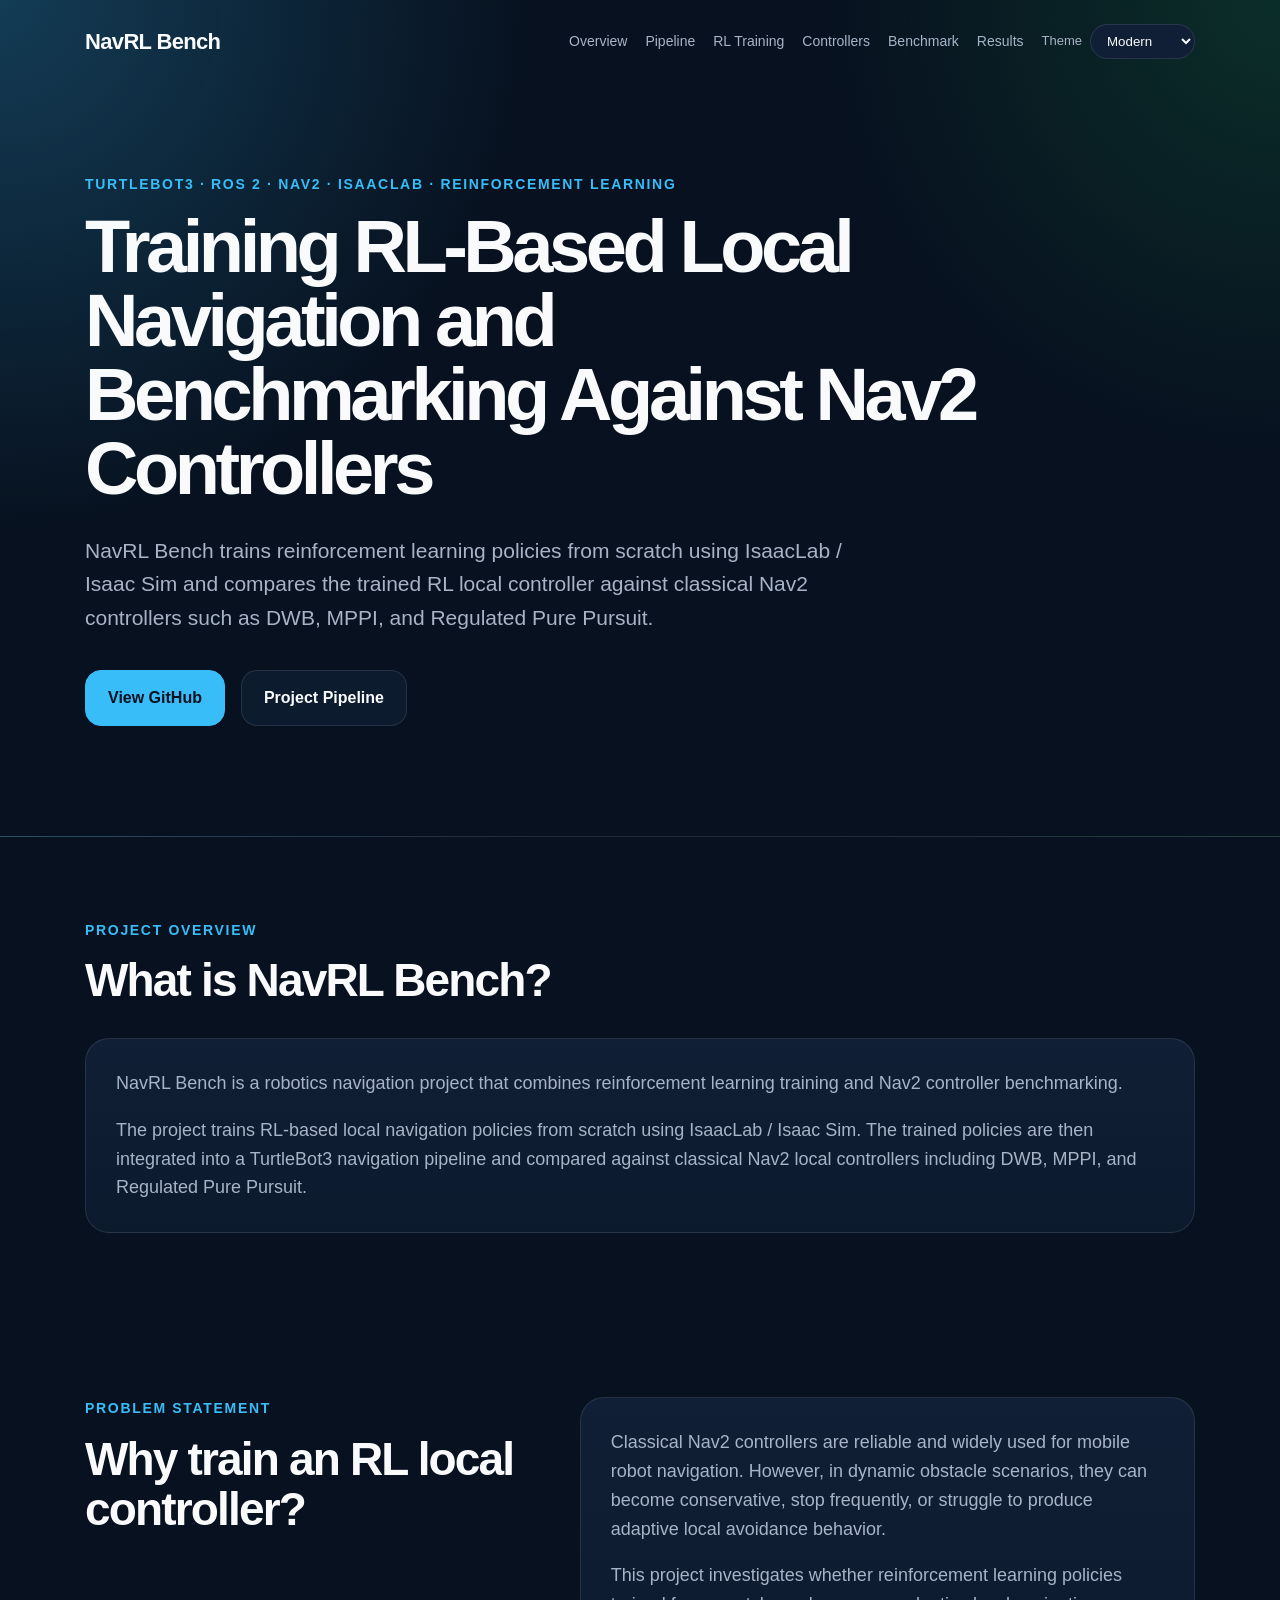
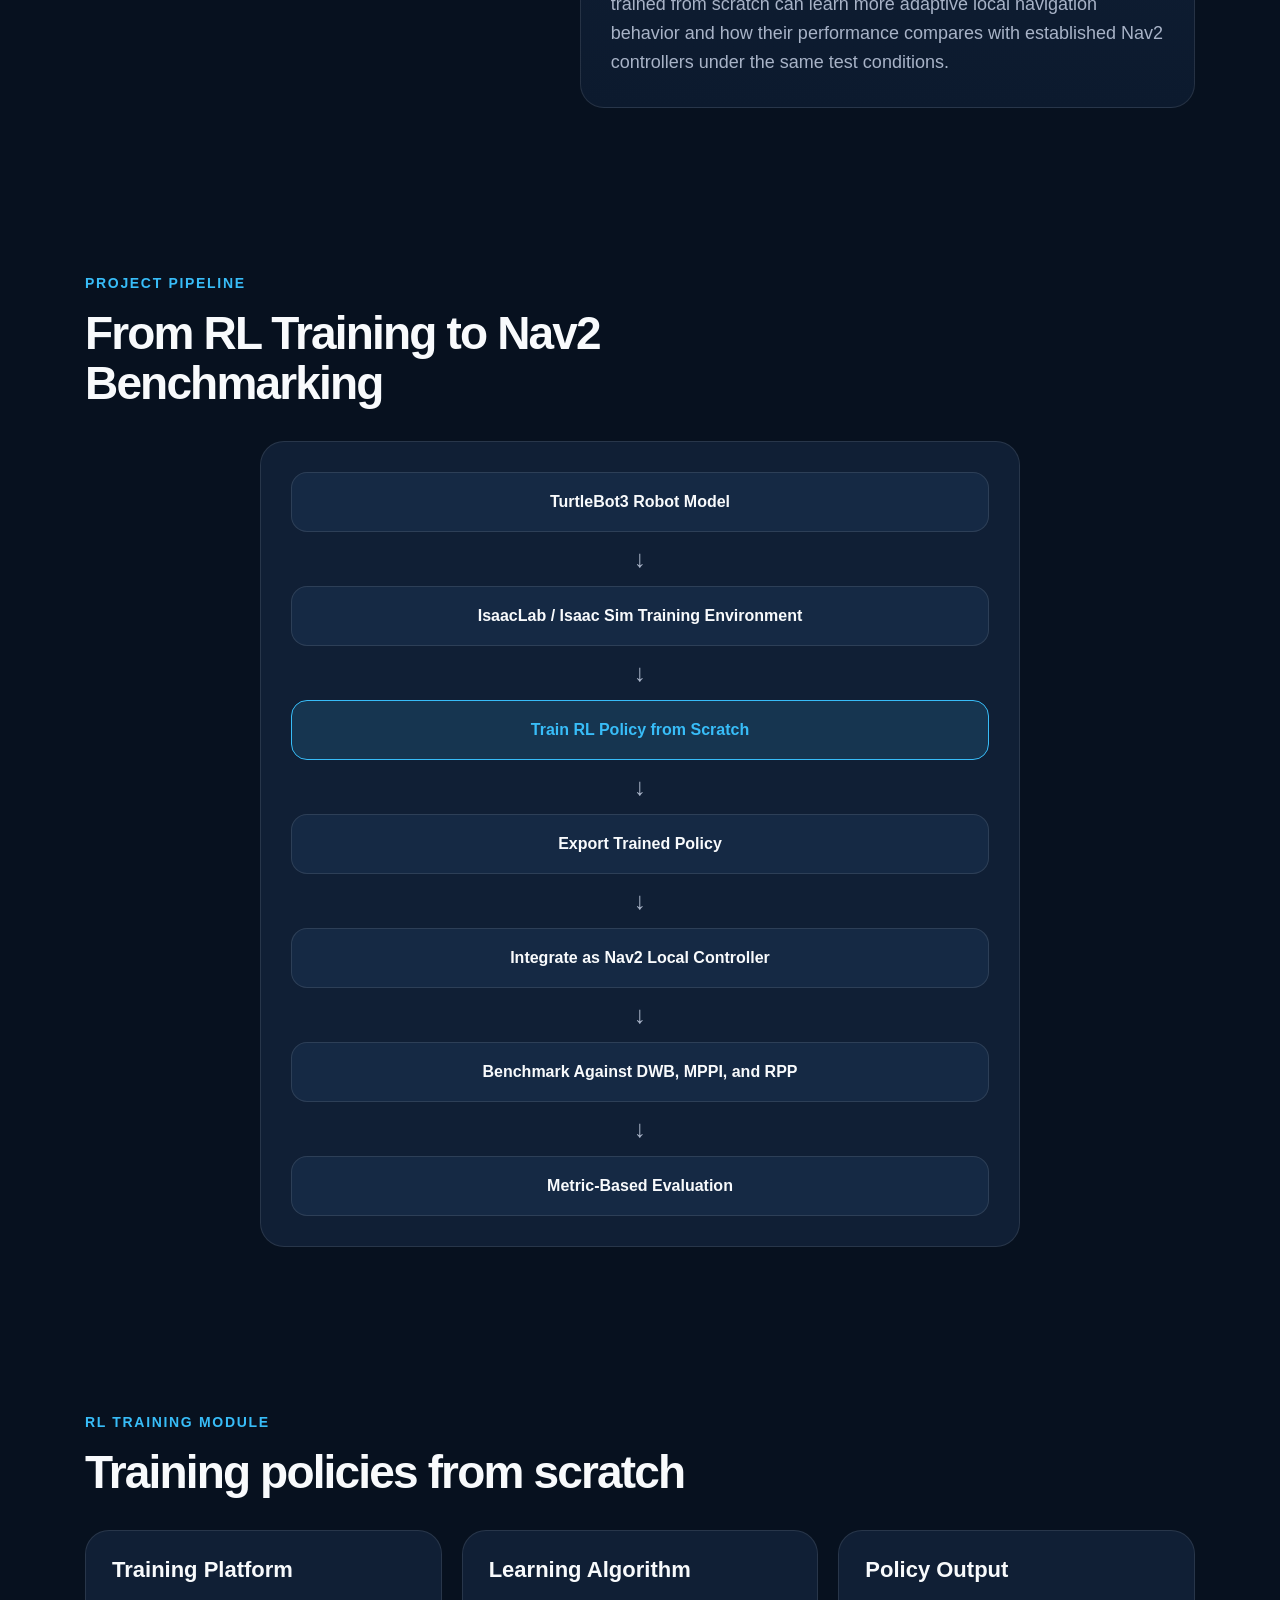
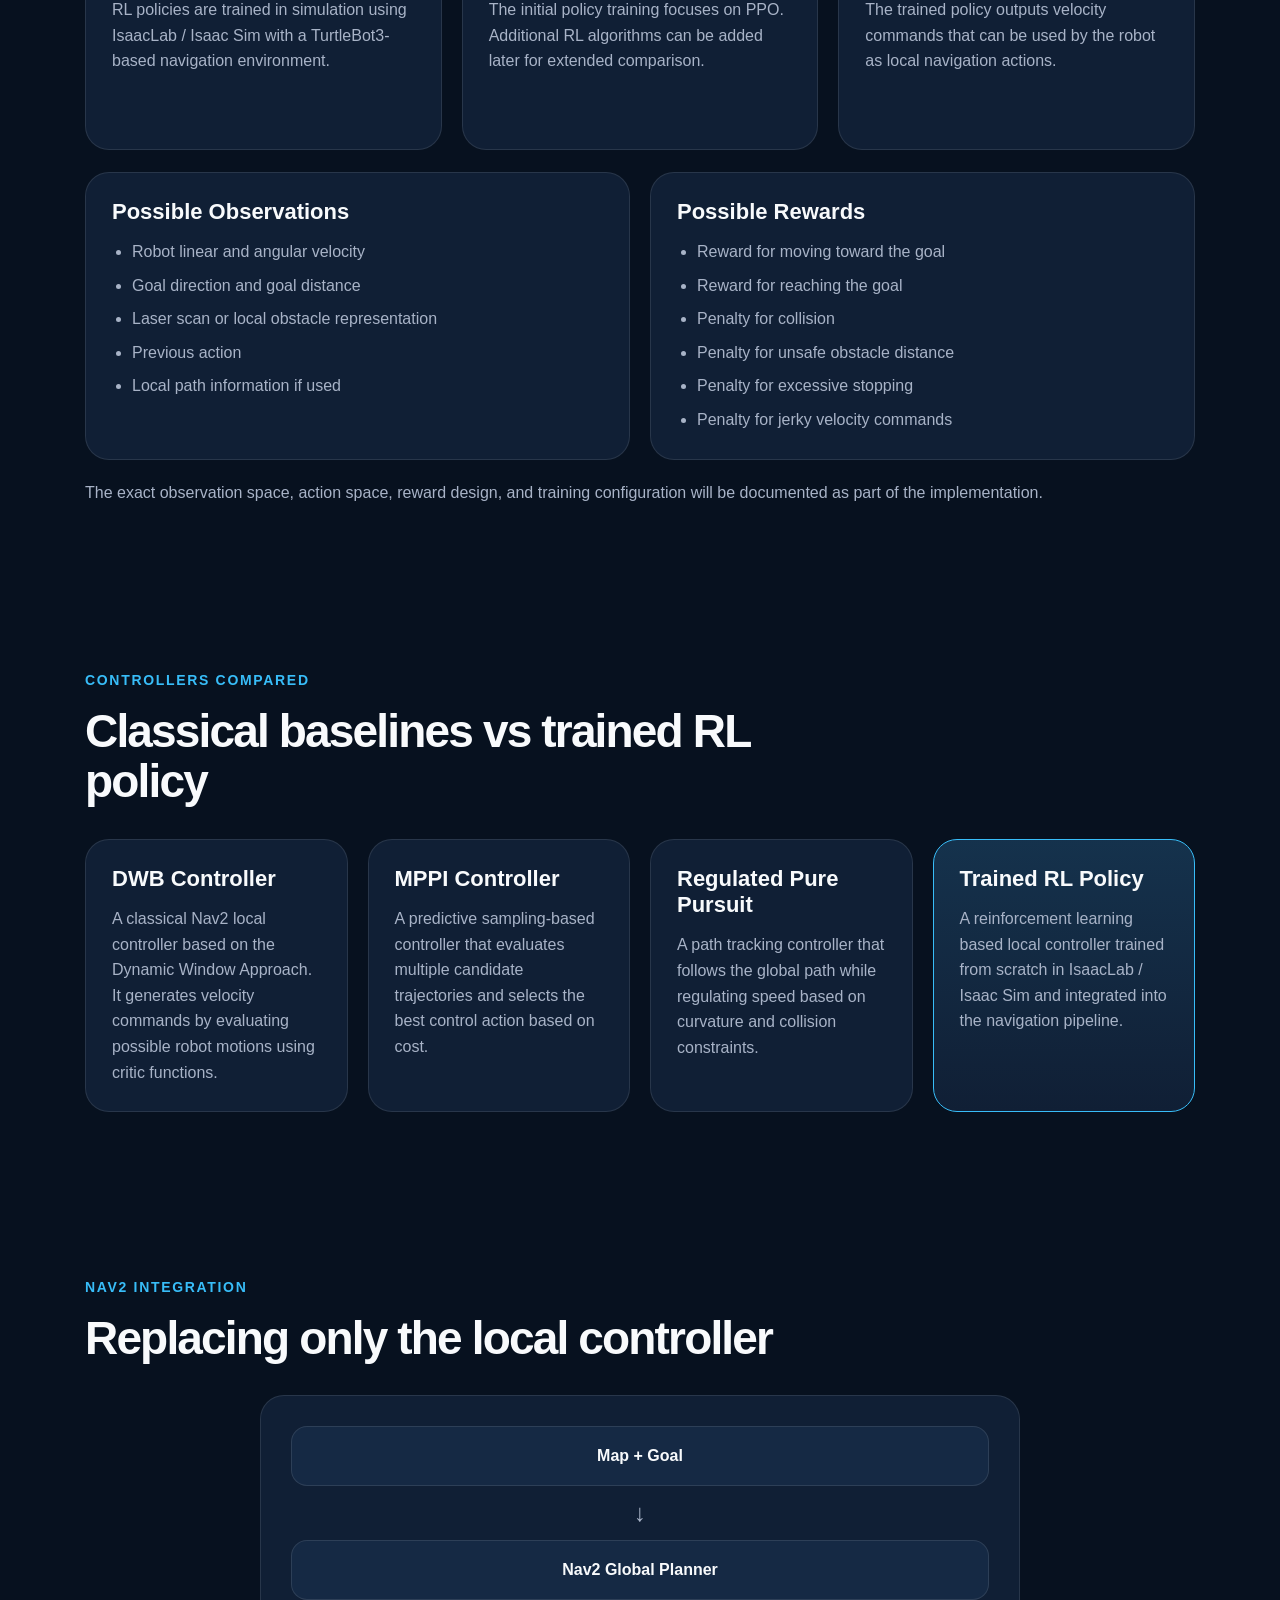
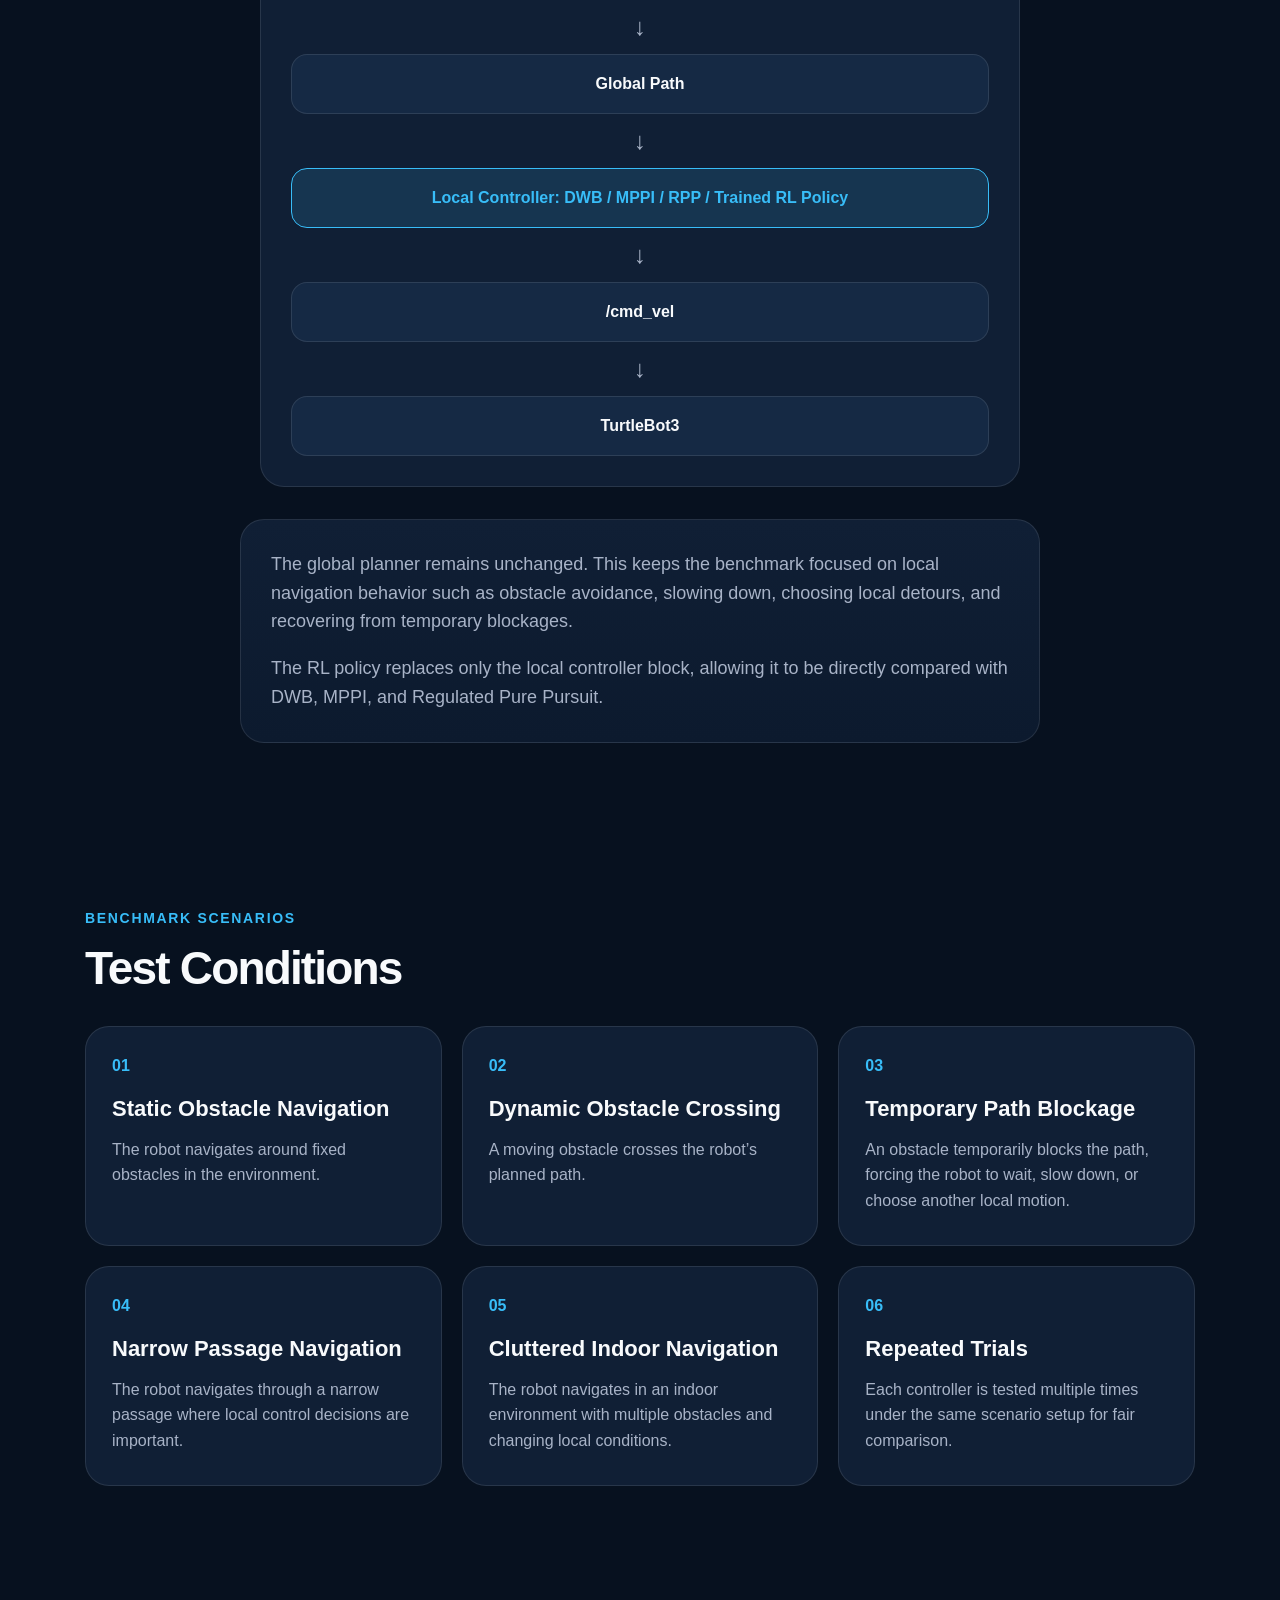
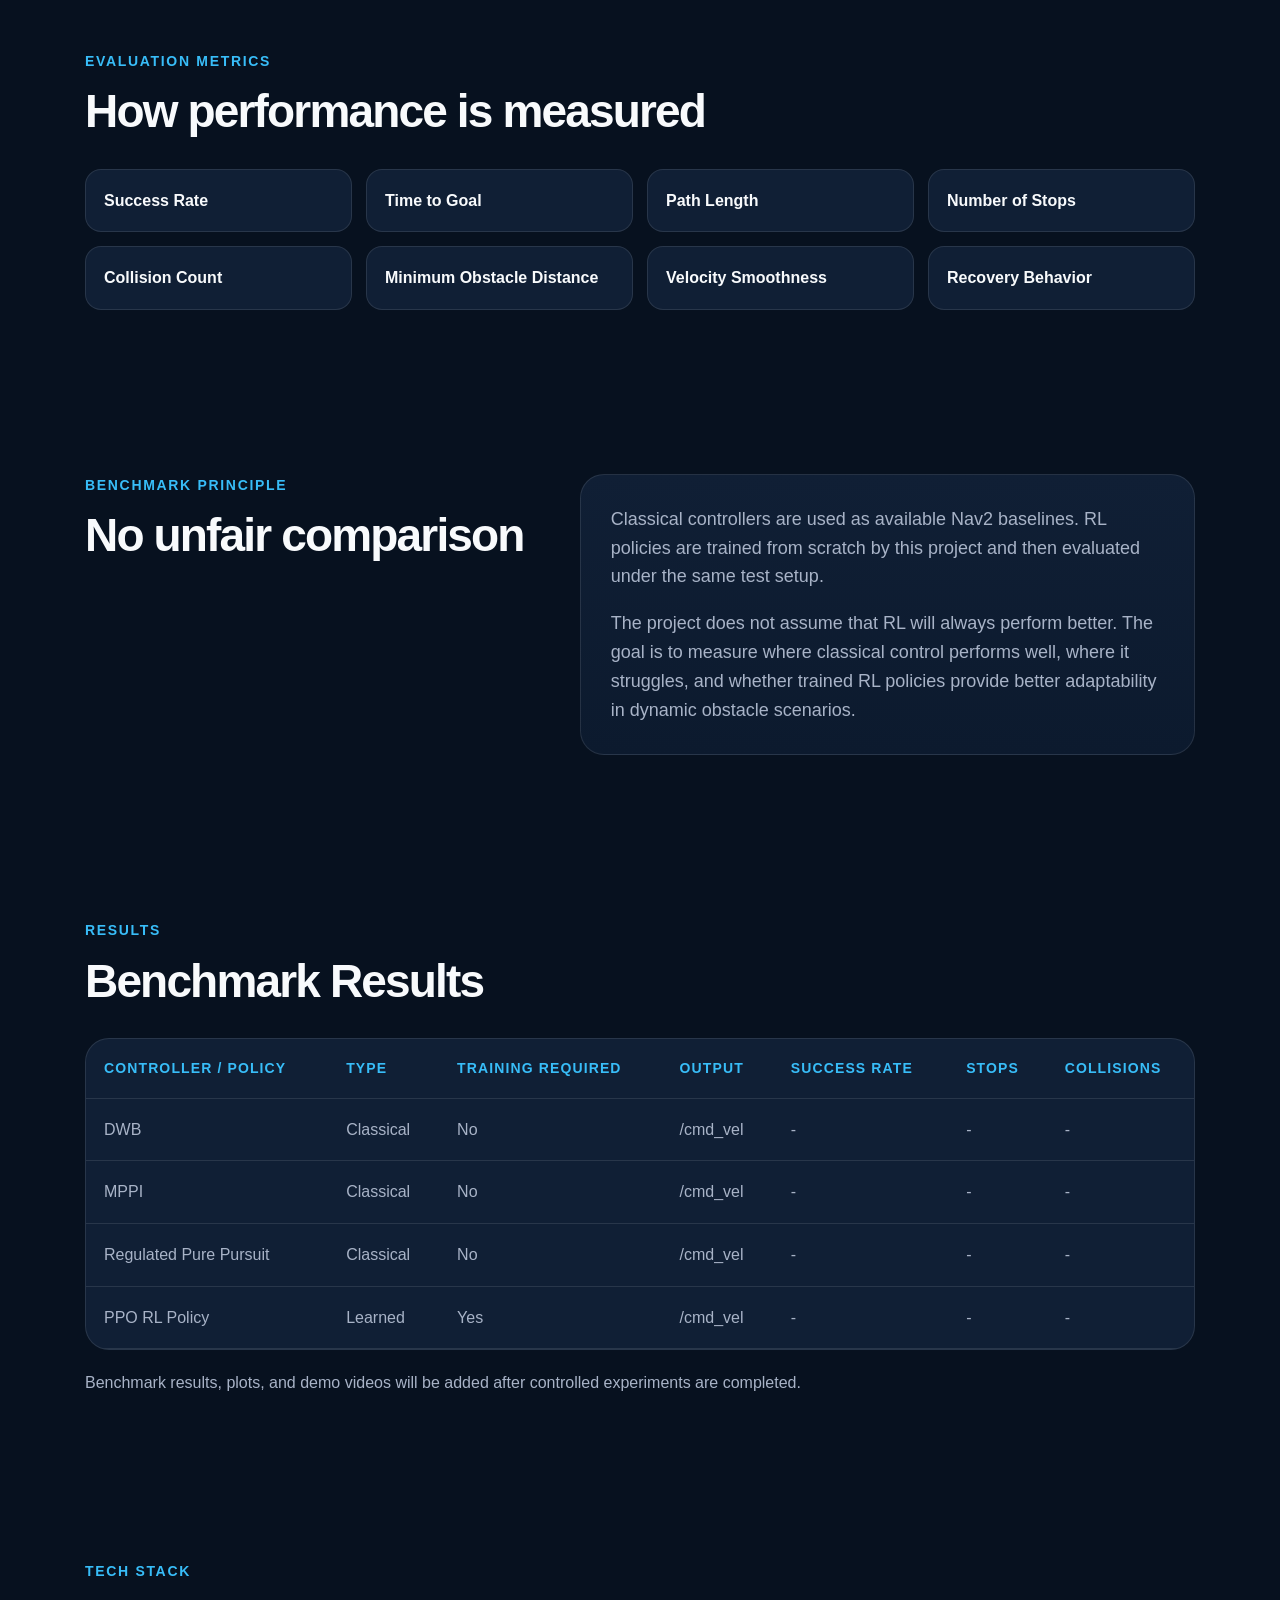
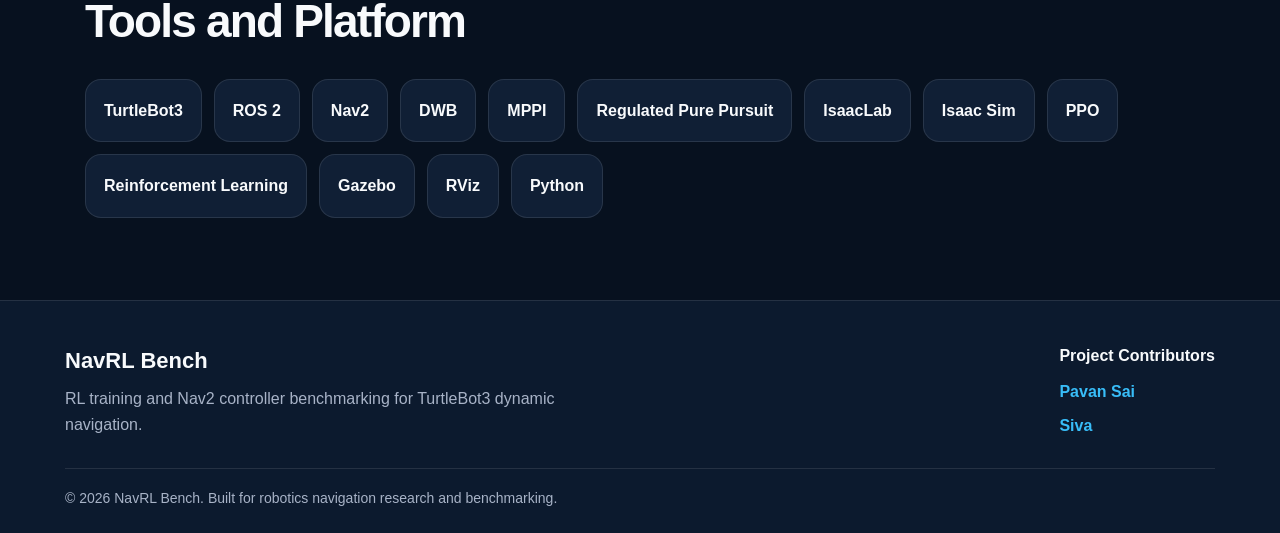
==== docs/index.html @ 7738eee4 "modified view github button with target as new page" ====
<!DOCTYPE html>
<html lang="en" data-theme="modern">
<head>
  <meta charset="UTF-8" />
  <meta name="viewport" content="width=device-width, initial-scale=1.0" />
  <title>NavRL Bench | RL Training and Nav2 Controller Benchmark</title>
  <meta name="description" content="NavRL Bench trains RL-based local navigation policies from scratch in IsaacLab / Isaac Sim and benchmarks them against classical Nav2 controllers using TurtleBot3." />
  <link rel="stylesheet" href="style.css" />
</head>
<body>

  <header class="site-header">
    <nav class="navbar">
      <div class="brand">NavRL Bench</div>

      <div class="nav-right">
        <div class="nav-links">
          <a href="#overview">Overview</a>
          <a href="#pipeline">Pipeline</a>
          <a href="#training">RL Training</a>
          <a href="#controllers">Controllers</a>
          <a href="#benchmark">Benchmark</a>
          <a href="#results">Results</a>
        </div>

        <label class="theme-control" for="themeSelect">
          <span>Theme</span>
          <select id="themeSelect" aria-label="Select website theme">
            <option value="modern">Modern</option>
            <option value="industrial">Industrial</option>
            <option value="academic">Academic</option>
            <option value="classic">Classic</option>
          </select>
        </label>
      </div>
    </nav>

    <section class="hero">
      <div class="hero-content">
        <p class="eyebrow">TurtleBot3 · ROS 2 · Nav2 · IsaacLab · Reinforcement Learning</p>
        <h1>Training RL-Based Local Navigation and Benchmarking Against Nav2 Controllers</h1>
        <p class="hero-text">
          NavRL Bench trains reinforcement learning policies from scratch using IsaacLab / Isaac Sim
          and compares the trained RL local controller against classical Nav2 controllers such as
          DWB, MPPI, and Regulated Pure Pursuit.
        </p>
        <div class="hero-actions">
          <a class="btn primary" href="https://github.com/pavansai018/navrl-bench" target="_blank" rel="noopener noreferrer">View GitHub</a>
          <a class="btn secondary" href="#pipeline">Project Pipeline</a>
        </div>
      </div>
    </section>
  </header>

  <main>

    <section id="overview" class="section">
      <div class="section-header">
        <p class="section-tag">Project Overview</p>
        <h2>What is NavRL Bench?</h2>
      </div>

      <div class="content-card">
        <p>
          NavRL Bench is a robotics navigation project that combines reinforcement learning training
          and Nav2 controller benchmarking.
        </p>
        <p>
          The project trains RL-based local navigation policies from scratch using IsaacLab / Isaac Sim.
          The trained policies are then integrated into a TurtleBot3 navigation pipeline and compared
          against classical Nav2 local controllers including DWB, MPPI, and Regulated Pure Pursuit.
        </p>
      </div>
    </section>

    <section class="section two-column">
      <div>
        <p class="section-tag">Problem Statement</p>
        <h2>Why train an RL local controller?</h2>
      </div>
      <div class="content-card">
        <p>
          Classical Nav2 controllers are reliable and widely used for mobile robot navigation.
          However, in dynamic obstacle scenarios, they can become conservative, stop frequently,
          or struggle to produce adaptive local avoidance behavior.
        </p>
        <p>
          This project investigates whether reinforcement learning policies trained from scratch
          can learn more adaptive local navigation behavior and how their performance compares
          with established Nav2 controllers under the same test conditions.
        </p>
      </div>
    </section>

    <section id="pipeline" class="section">
      <div class="section-header">
        <p class="section-tag">Project Pipeline</p>
        <h2>From RL Training to Nav2 Benchmarking</h2>
      </div>

      <div class="pipeline-box">
        <div class="pipe-step">TurtleBot3 Robot Model</div>
        <div class="pipe-arrow">↓</div>
        <div class="pipe-step">IsaacLab / Isaac Sim Training Environment</div>
        <div class="pipe-arrow">↓</div>
        <div class="pipe-step active">Train RL Policy from Scratch</div>
        <div class="pipe-arrow">↓</div>
        <div class="pipe-step">Export Trained Policy</div>
        <div class="pipe-arrow">↓</div>
        <div class="pipe-step">Integrate as Nav2 Local Controller</div>
        <div class="pipe-arrow">↓</div>
        <div class="pipe-step">Benchmark Against DWB, MPPI, and RPP</div>
        <div class="pipe-arrow">↓</div>
        <div class="pipe-step">Metric-Based Evaluation</div>
      </div>
    </section>

    <section id="training" class="section">
      <div class="section-header">
        <p class="section-tag">RL Training Module</p>
        <h2>Training policies from scratch</h2>
      </div>

      <div class="grid three">
        <article class="info-card">
          <h3>Training Platform</h3>
          <p>
            RL policies are trained in simulation using IsaacLab / Isaac Sim with a TurtleBot3-based
            navigation environment.
          </p>
        </article>

        <article class="info-card">
          <h3>Learning Algorithm</h3>
          <p>
            The initial policy training focuses on PPO. Additional RL algorithms can be added later
            for extended comparison.
          </p>
        </article>

        <article class="info-card">
          <h3>Policy Output</h3>
          <p>
            The trained policy outputs velocity commands that can be used by the robot as local
            navigation actions.
          </p>
        </article>
      </div>

      <div class="training-details">
        <div class="detail-card">
          <h3>Possible Observations</h3>
          <ul>
            <li>Robot linear and angular velocity</li>
            <li>Goal direction and goal distance</li>
            <li>Laser scan or local obstacle representation</li>
            <li>Previous action</li>
            <li>Local path information if used</li>
          </ul>
        </div>

        <div class="detail-card">
          <h3>Possible Rewards</h3>
          <ul>
            <li>Reward for moving toward the goal</li>
            <li>Reward for reaching the goal</li>
            <li>Penalty for collision</li>
            <li>Penalty for unsafe obstacle distance</li>
            <li>Penalty for excessive stopping</li>
            <li>Penalty for jerky velocity commands</li>
          </ul>
        </div>
      </div>

      <p class="note">
        The exact observation space, action space, reward design, and training configuration will be documented as part of the implementation.
      </p>
    </section>

    <section id="controllers" class="section">
      <div class="section-header">
        <p class="section-tag">Controllers Compared</p>
        <h2>Classical baselines vs trained RL policy</h2>
      </div>

      <div class="grid four">
        <article class="controller-card">
          <h3>DWB Controller</h3>
          <p>
            A classical Nav2 local controller based on the Dynamic Window Approach. It generates
            velocity commands by evaluating possible robot motions using critic functions.
          </p>
        </article>

        <article class="controller-card">
          <h3>MPPI Controller</h3>
          <p>
            A predictive sampling-based controller that evaluates multiple candidate trajectories
            and selects the best control action based on cost.
          </p>
        </article>

        <article class="controller-card">
          <h3>Regulated Pure Pursuit</h3>
          <p>
            A path tracking controller that follows the global path while regulating speed based on
            curvature and collision constraints.
          </p>
        </article>

        <article class="controller-card highlight">
          <h3>Trained RL Policy</h3>
          <p>
            A reinforcement learning based local controller trained from scratch in IsaacLab /
            Isaac Sim and integrated into the navigation pipeline.
          </p>
        </article>
      </div>
    </section>

    <section class="section">
      <div class="section-header">
        <p class="section-tag">Nav2 Integration</p>
        <h2>Replacing only the local controller</h2>
      </div>

      <div class="architecture-box">
        <div class="arch-step">Map + Goal</div>
        <div class="arch-arrow">↓</div>
        <div class="arch-step">Nav2 Global Planner</div>
        <div class="arch-arrow">↓</div>
        <div class="arch-step">Global Path</div>
        <div class="arch-arrow">↓</div>
        <div class="arch-step active">Local Controller: DWB / MPPI / RPP / Trained RL Policy</div>
        <div class="arch-arrow">↓</div>
        <div class="arch-step">/cmd_vel</div>
        <div class="arch-arrow">↓</div>
        <div class="arch-step">TurtleBot3</div>
      </div>

      <div class="content-card narrow">
        <p>
          The global planner remains unchanged. This keeps the benchmark focused on local navigation
          behavior such as obstacle avoidance, slowing down, choosing local detours, and recovering
          from temporary blockages.
        </p>
        <p>
          The RL policy replaces only the local controller block, allowing it to be directly compared
          with DWB, MPPI, and Regulated Pure Pursuit.
        </p>
      </div>
    </section>

    <section id="benchmark" class="section">
      <div class="section-header">
        <p class="section-tag">Benchmark Scenarios</p>
        <h2>Test Conditions</h2>
      </div>

      <div class="grid three">
        <article class="scenario-card">
          <span>01</span>
          <h3>Static Obstacle Navigation</h3>
          <p>The robot navigates around fixed obstacles in the environment.</p>
        </article>

        <article class="scenario-card">
          <span>02</span>
          <h3>Dynamic Obstacle Crossing</h3>
          <p>A moving obstacle crosses the robot’s planned path.</p>
        </article>

        <article class="scenario-card">
          <span>03</span>
          <h3>Temporary Path Blockage</h3>
          <p>An obstacle temporarily blocks the path, forcing the robot to wait, slow down, or choose another local motion.</p>
        </article>

        <article class="scenario-card">
          <span>04</span>
          <h3>Narrow Passage Navigation</h3>
          <p>The robot navigates through a narrow passage where local control decisions are important.</p>
        </article>

        <article class="scenario-card">
          <span>05</span>
          <h3>Cluttered Indoor Navigation</h3>
          <p>The robot navigates in an indoor environment with multiple obstacles and changing local conditions.</p>
        </article>

        <article class="scenario-card">
          <span>06</span>
          <h3>Repeated Trials</h3>
          <p>Each controller is tested multiple times under the same scenario setup for fair comparison.</p>
        </article>
      </div>
    </section>

    <section id="metrics" class="section">
      <div class="section-header">
        <p class="section-tag">Evaluation Metrics</p>
        <h2>How performance is measured</h2>
      </div>

      <div class="metrics-grid">
        <div>Success Rate</div>
        <div>Time to Goal</div>
        <div>Path Length</div>
        <div>Number of Stops</div>
        <div>Collision Count</div>
        <div>Minimum Obstacle Distance</div>
        <div>Velocity Smoothness</div>
        <div>Recovery Behavior</div>
      </div>
    </section>

    <section class="section two-column">
      <div>
        <p class="section-tag">Benchmark Principle</p>
        <h2>No unfair comparison</h2>
      </div>
      <div class="content-card">
        <p>
          Classical controllers are used as available Nav2 baselines. RL policies are trained from
          scratch by this project and then evaluated under the same test setup.
        </p>
        <p>
          The project does not assume that RL will always perform better. The goal is to measure
          where classical control performs well, where it struggles, and whether trained RL policies
          provide better adaptability in dynamic obstacle scenarios.
        </p>
      </div>
    </section>

    <section id="results" class="section">
      <div class="section-header">
        <p class="section-tag">Results</p>
        <h2>Benchmark Results</h2>
      </div>

      <div class="table-wrap">
        <table>
          <thead>
            <tr>
              <th>Controller / Policy</th>
              <th>Type</th>
              <th>Training Required</th>
              <th>Output</th>
              <th>Success Rate</th>
              <th>Stops</th>
              <th>Collisions</th>
            </tr>
          </thead>
          <tbody>
            <tr>
              <td>DWB</td>
              <td>Classical</td>
              <td>No</td>
              <td>/cmd_vel</td>
              <td>-</td>
              <td>-</td>
              <td>-</td>
            </tr>
            <tr>
              <td>MPPI</td>
              <td>Classical</td>
              <td>No</td>
              <td>/cmd_vel</td>
              <td>-</td>
              <td>-</td>
              <td>-</td>
            </tr>
            <tr>
              <td>Regulated Pure Pursuit</td>
              <td>Classical</td>
              <td>No</td>
              <td>/cmd_vel</td>
              <td>-</td>
              <td>-</td>
              <td>-</td>
            </tr>
            <tr>
              <td>PPO RL Policy</td>
              <td>Learned</td>
              <td>Yes</td>
              <td>/cmd_vel</td>
              <td>-</td>
              <td>-</td>
              <td>-</td>
            </tr>
          </tbody>
        </table>
      </div>

      <p class="note">
        Benchmark results, plots, and demo videos will be added after controlled experiments are completed.
      </p>
    </section>

    <section class="section">
      <div class="section-header">
        <p class="section-tag">Tech Stack</p>
        <h2>Tools and Platform</h2>
      </div>

      <div class="tech-list">
        <span>TurtleBot3</span>
        <span>ROS 2</span>
        <span>Nav2</span>
        <span>DWB</span>
        <span>MPPI</span>
        <span>Regulated Pure Pursuit</span>
        <span>IsaacLab</span>
        <span>Isaac Sim</span>
        <span>PPO</span>
        <span>Reinforcement Learning</span>
        <span>Gazebo</span>
        <span>RViz</span>
        <span>Python</span>
      </div>
    </section>

  </main>

  <!-- <footer class="footer">
    <p>NavRL Bench · RL Training and Nav2 Controller Benchmarking</p>
    <a class="btn primary" href="https://www.linkedin.com/in/pavansai18/">Pavan Sai</a>
    <a class="btn primary" href="https://www.linkedin.com/in/sivaalamkaram2002/">Siva</a>
  </footer> -->
  <footer class="footer">
  <div class="footer-inner">
    <div class="footer-brand">
      <h3>NavRL Bench</h3>
      <p>RL training and Nav2 controller benchmarking for TurtleBot3 dynamic navigation.</p>
    </div>

    <div class="footer-contributors">
  <p class="footer-title">Project Contributors</p>

  <div class="contributor-list">
    <a href="https://www.linkedin.com/in/pavansai18/" target="_blank" rel="noopener noreferrer">
      Pavan Sai
    </a>

    <a href="https://www.linkedin.com/in/sivaalamkaram2002/" target="_blank" rel="noopener noreferrer">
      Siva
    </a>
  </div>
</div>
    </div>
  </div>

  <div class="footer-bottom">
    <p>© 2026 NavRL Bench. Built for robotics navigation research and benchmarking.</p>
  </div>
</footer>

  <script src="script.js"></script>
</body>
</html>
---- docs/style.css ----
* {
  box-sizing: border-box;
  margin: 0;
  padding: 0;
}

:root,
html[data-theme="modern"] {
  --bg: #07111f;
  --bg-soft: #0c1a2e;
  --card: #101f35;
  --card-light: #152944;
  --text: #f8fafc;
  --muted: #a8b3c7;
  --primary: #38bdf8;
  --accent: #22c55e;
  --border: rgba(255, 255, 255, 0.1);
  --hero-a: rgba(56, 189, 248, 0.25);
  --hero-b: rgba(34, 197, 94, 0.16);
  --font-main: Arial, Helvetica, sans-serif;
  --radius-lg: 24px;
  --radius-md: 16px;
}

html[data-theme="industrial"] {
  --bg: #0b0d0f;
  --bg-soft: #15181c;
  --card: #171b20;
  --card-light: #20262d;
  --text: #f2f4f5;
  --muted: #a2abb5;
  --primary: #f59e0b;
  --accent: #f97316;
  --border: rgba(245, 158, 11, 0.22);
  --hero-a: rgba(245, 158, 11, 0.18);
  --hero-b: rgba(249, 115, 22, 0.14);
  --font-main: Arial, Helvetica, sans-serif;
  --radius-lg: 12px;
  --radius-md: 8px;
}

html[data-theme="academic"] {
  --bg: #f7f7f2;
  --bg-soft: #ffffff;
  --card: #ffffff;
  --card-light: #f0efe7;
  --text: #172033;
  --muted: #4b5563;
  --primary: #1d4ed8;
  --accent: #065f46;
  --border: rgba(23, 32, 51, 0.14);
  --hero-a: rgba(29, 78, 216, 0.12);
  --hero-b: rgba(6, 95, 70, 0.09);
  --font-main: Georgia, "Times New Roman", serif;
  --radius-lg: 10px;
  --radius-md: 6px;
}

html[data-theme="classic"] {
  --bg: #ffffff;
  --bg-soft: #f8fafc;
  --card: #ffffff;
  --card-light: #f1f5f9;
  --text: #0f172a;
  --muted: #475569;
  --primary: #2563eb;
  --accent: #16a34a;
  --border: rgba(15, 23, 42, 0.12);
  --hero-a: rgba(37, 99, 235, 0.12);
  --hero-b: rgba(22, 163, 74, 0.08);
  --font-main: Arial, Helvetica, sans-serif;
  --radius-lg: 18px;
  --radius-md: 12px;
}

html {
  scroll-behavior: smooth;
}

body {
  font-family: var(--font-main);
  background: var(--bg);
  color: var(--text);
  line-height: 1.6;
  transition: background 0.25s ease, color 0.25s ease;
}

a {
  color: inherit;
  text-decoration: none;
}

.site-header {
  background:
    radial-gradient(circle at top left, var(--hero-a), transparent 35%),
    radial-gradient(circle at top right, var(--hero-b), transparent 30%),
    var(--bg);
  border-bottom: 1px solid var(--border);
}

.navbar {
  max-width: 1150px;
  margin: 0 auto;
  padding: 24px 20px;
  display: flex;
  align-items: center;
  justify-content: space-between;
  gap: 22px;
}

.brand {
  font-size: 22px;
  font-weight: 800;
  letter-spacing: -0.03em;
  white-space: nowrap;
}

.nav-right {
  display: flex;
  align-items: center;
  gap: 18px;
}

.nav-links {
  display: flex;
  gap: 18px;
  color: var(--muted);
  font-size: 14px;
}

.nav-links a:hover {
  color: var(--primary);
}

.theme-control {
  display: flex;
  align-items: center;
  gap: 8px;
  color: var(--muted);
  font-size: 13px;
  white-space: nowrap;
}

.theme-control select {
  background: var(--card);
  color: var(--text);
  border: 1px solid var(--border);
  border-radius: 999px;
  padding: 8px 12px;
  outline: none;
}

.hero {
  max-width: 1150px;
  margin: 0 auto;
  padding: 90px 20px 110px;
}

.hero-content {
  max-width: 900px;
}

.eyebrow,
.section-tag {
  color: var(--primary);
  font-weight: 700;
  font-size: 14px;
  text-transform: uppercase;
  letter-spacing: 0.12em;
  margin-bottom: 14px;
}

.hero h1 {
  font-size: clamp(42px, 7vw, 74px);
  line-height: 1;
  letter-spacing: -0.06em;
  margin-bottom: 28px;
}

html[data-theme="academic"] .hero h1 {
  letter-spacing: -0.035em;
}

.hero-text {
  max-width: 800px;
  font-size: 21px;
  color: var(--muted);
  margin-bottom: 36px;
}

.hero-actions {
  display: flex;
  gap: 16px;
  flex-wrap: wrap;
}

.btn {
  display: inline-block;
  padding: 14px 22px;
  border-radius: var(--radius-md);
  font-weight: 700;
  border: 1px solid var(--border);
}

.btn.primary {
  background: var(--primary);
  color: var(--bg);
  border-color: var(--primary);
}

html[data-theme="academic"] .btn.primary,
html[data-theme="classic"] .btn.primary {
  color: #ffffff;
}

.btn.primary:hover {
  opacity: 0.88;
}

.btn.secondary {
  background: color-mix(in srgb, var(--card) 75%, transparent);
  color: var(--text);
}

.btn.secondary:hover {
  background: var(--card-light);
}

.section {
  max-width: 1150px;
  margin: 0 auto;
  padding: 82px 20px;
}

.section-header {
  max-width: 780px;
  margin-bottom: 32px;
}

.section h2 {
  font-size: clamp(30px, 4vw, 46px);
  line-height: 1.1;
  letter-spacing: -0.04em;
}

html[data-theme="academic"] .section h2 {
  letter-spacing: -0.025em;
}

.content-card {
  background: linear-gradient(180deg, var(--card), var(--bg-soft));
  border: 1px solid var(--border);
  border-radius: var(--radius-lg);
  padding: 30px;
  color: var(--muted);
  font-size: 18px;
}

.content-card p + p {
  margin-top: 18px;
}

.content-card.narrow {
  max-width: 800px;
  margin: 32px auto 0;
}

.two-column {
  display: grid;
  grid-template-columns: 0.85fr 1.15fr;
  gap: 40px;
  align-items: start;
}

.grid {
  display: grid;
  gap: 20px;
}

.grid.four {
  grid-template-columns: repeat(4, 1fr);
}

.grid.three {
  grid-template-columns: repeat(3, 1fr);
}

.controller-card,
.scenario-card,
.info-card,
.detail-card {
  background: var(--card);
  border: 1px solid var(--border);
  border-radius: var(--radius-lg);
  padding: 26px;
}

.controller-card,
.scenario-card,
.info-card {
  min-height: 220px;
}

.controller-card.highlight {
  border-color: var(--primary);
  background: linear-gradient(180deg, color-mix(in srgb, var(--primary) 12%, var(--card)), var(--card));
}

.controller-card h3,
.scenario-card h3,
.info-card h3,
.detail-card h3 {
  margin-bottom: 14px;
  font-size: 22px;
  line-height: 1.2;
}

.controller-card p,
.scenario-card p,
.info-card p,
.detail-card li {
  color: var(--muted);
}

.scenario-card span {
  display: inline-block;
  color: var(--primary);
  font-weight: 800;
  margin-bottom: 18px;
}

.pipeline-box,
.architecture-box {
  max-width: 760px;
  margin: 0 auto;
  background: var(--card);
  border: 1px solid var(--border);
  border-radius: var(--radius-lg);
  padding: 30px;
  text-align: center;
}

.pipe-step,
.arch-step {
  background: var(--card-light);
  border: 1px solid var(--border);
  padding: 16px;
  border-radius: var(--radius-md);
  font-weight: 700;
}

.pipe-step.active,
.arch-step.active {
  border-color: var(--primary);
  background: color-mix(in srgb, var(--primary) 14%, var(--card));
  color: var(--primary);
}

.pipe-arrow,
.arch-arrow {
  color: var(--muted);
  font-size: 24px;
  padding: 8px 0;
}

.training-details {
  margin-top: 22px;
  display: grid;
  grid-template-columns: 1fr 1fr;
  gap: 20px;
}

.detail-card ul {
  padding-left: 20px;
}

.detail-card li + li {
  margin-top: 8px;
}

.metrics-grid {
  display: grid;
  grid-template-columns: repeat(4, 1fr);
  gap: 14px;
}

.metrics-grid div,
.tech-list span {
  background: var(--card);
  border: 1px solid var(--border);
  padding: 18px;
  border-radius: var(--radius-md);
  font-weight: 700;
}

.table-wrap {
  overflow-x: auto;
  background: var(--card);
  border: 1px solid var(--border);
  border-radius: var(--radius-lg);
}

table {
  width: 100%;
  border-collapse: collapse;
  min-width: 920px;
}

th,
td {
  padding: 18px;
  text-align: left;
  border-bottom: 1px solid var(--border);
}

th {
  color: var(--primary);
  font-size: 14px;
  text-transform: uppercase;
  letter-spacing: 0.08em;
}

td {
  color: var(--muted);
}

.note {
  margin-top: 20px;
  color: var(--muted);
}

.tech-list {
  display: flex;
  gap: 12px;
  flex-wrap: wrap;
}

/* .footer {
  border-top: 1px solid var(--border);
  padding: 36px 20px;
  text-align: center;
  color: var(--muted);
  background: var(--bg-soft);
}

.footer p + p {
  margin-top: 8px;
} */
.footer {
  border-top: 1px solid var(--border);
  background: var(--bg-soft);
  color: var(--muted);
  padding: 42px 20px 24px;
}

.footer-inner {
  max-width: 1150px;
  margin: 0 auto;
  display: flex;
  justify-content: space-between;
  gap: 32px;
  align-items: flex-start;
}

.footer-brand h3 {
  color: var(--text);
  font-size: 22px;
  margin-bottom: 8px;
}

.footer-brand p {
  max-width: 520px;
}

.footer-title {
  color: var(--text);
  font-weight: 700;
  margin-bottom: 10px;
}

.contributor-list {
  display: flex;
  flex-direction: column;
  gap: 8px;
}

.contributor-list a {
  color: var(--primary);
  font-weight: 700;
  width: fit-content;
  border-bottom: 1px solid transparent;
}

.contributor-list a:hover {
  border-bottom-color: var(--primary);
}

.footer-bottom {
  max-width: 1150px;
  margin: 28px auto 0;
  padding-top: 18px;
  border-top: 1px solid var(--border);
  font-size: 14px;
}

@media (max-width: 700px) {
  .footer-inner {
    flex-direction: column;
  }
}
@media (max-width: 1050px) {
  .nav-right {
    width: 100%;
    justify-content: space-between;
  }

  .navbar {
    align-items: flex-start;
    flex-direction: column;
  }
}

@media (max-width: 900px) {
  .nav-links {
    display: none;
  }

  .two-column,
  .grid.four,
  .grid.three,
  .metrics-grid,
  .training-details {
    grid-template-columns: 1fr;
  }

  .hero {
    padding-top: 70px;
  }
}
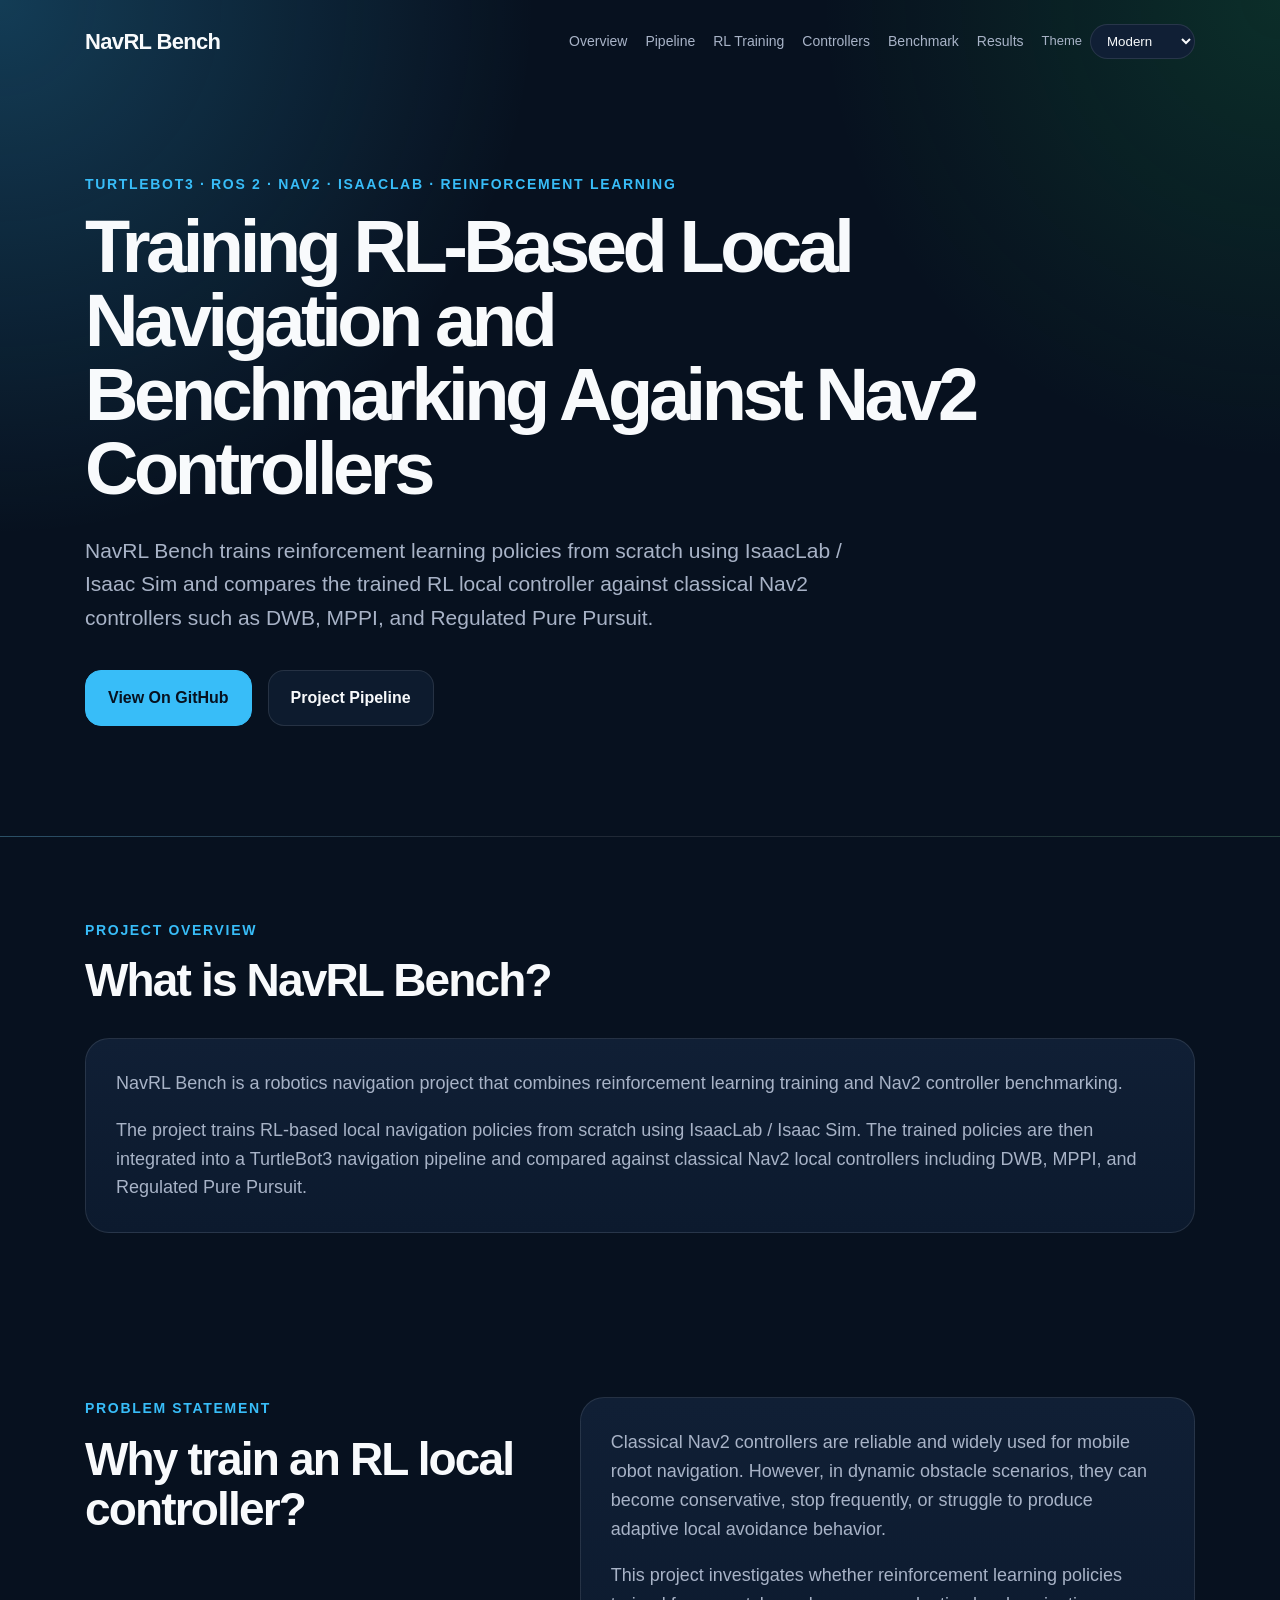
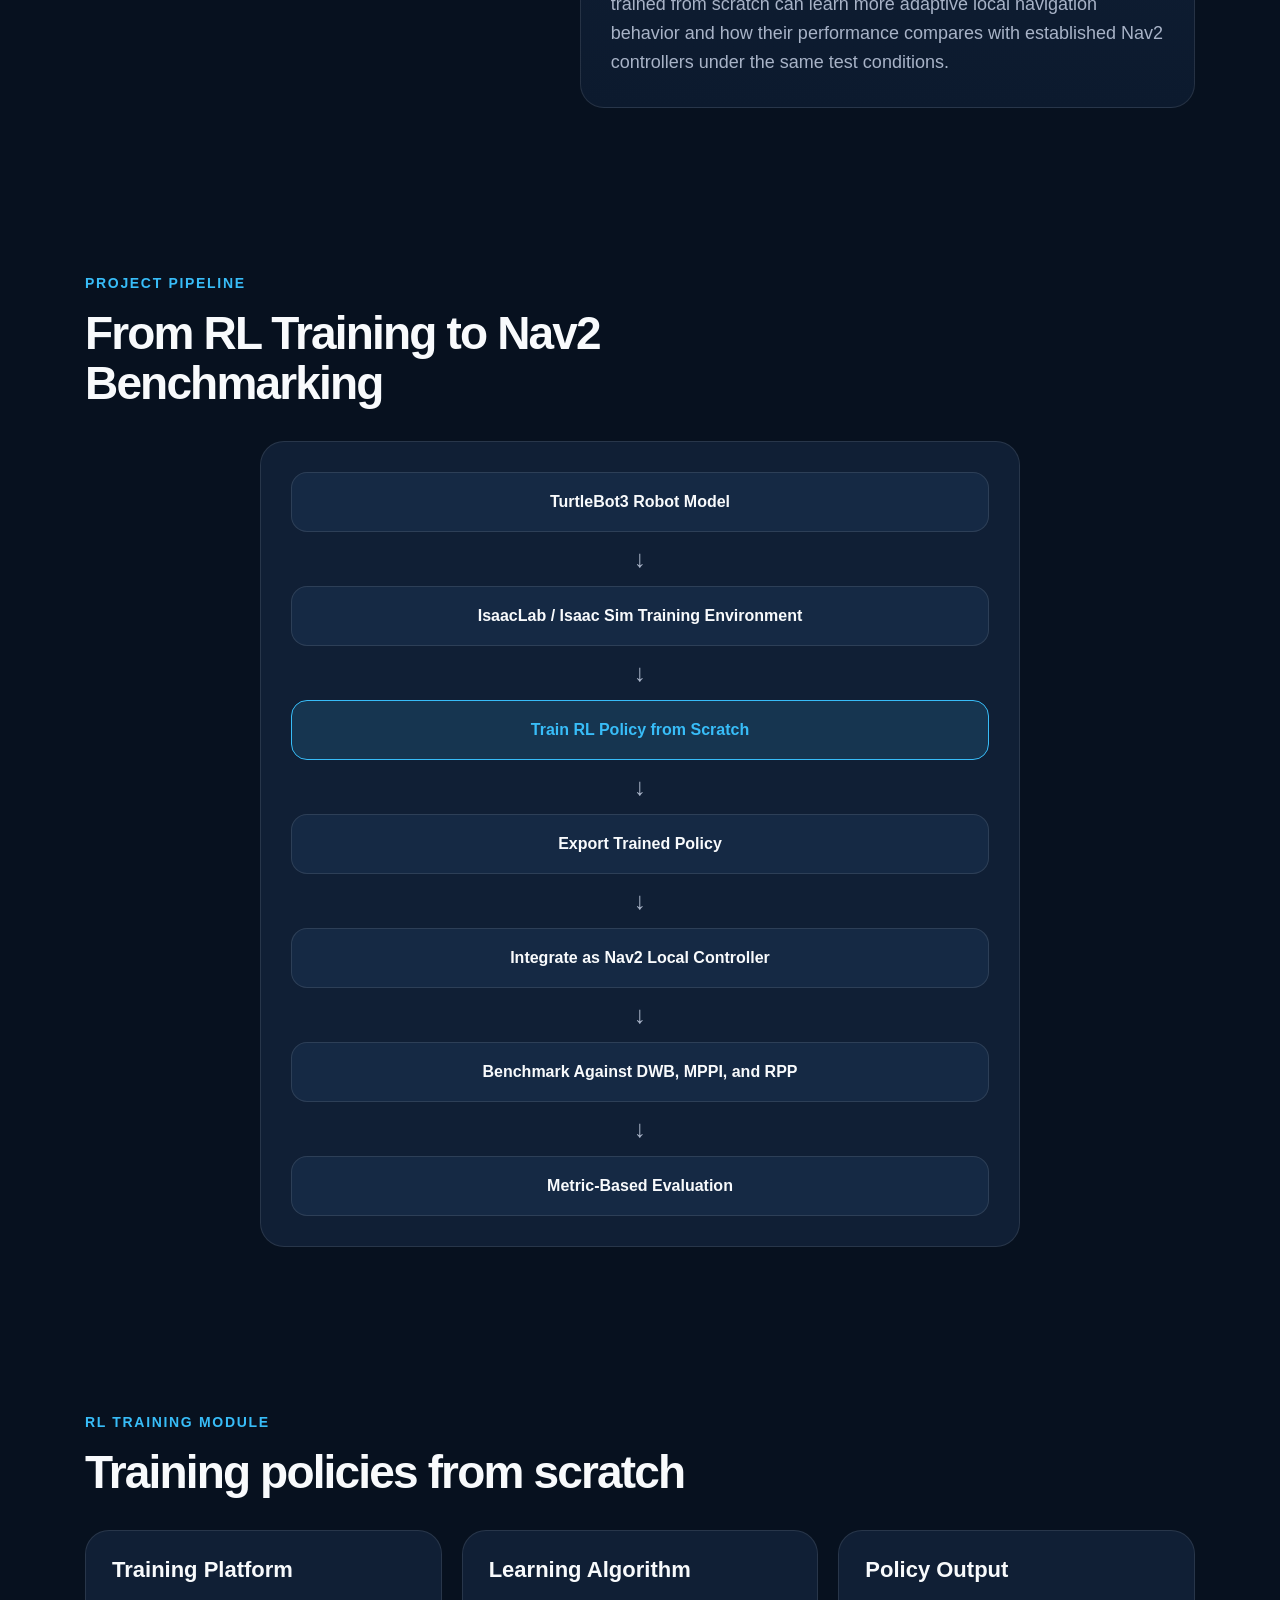
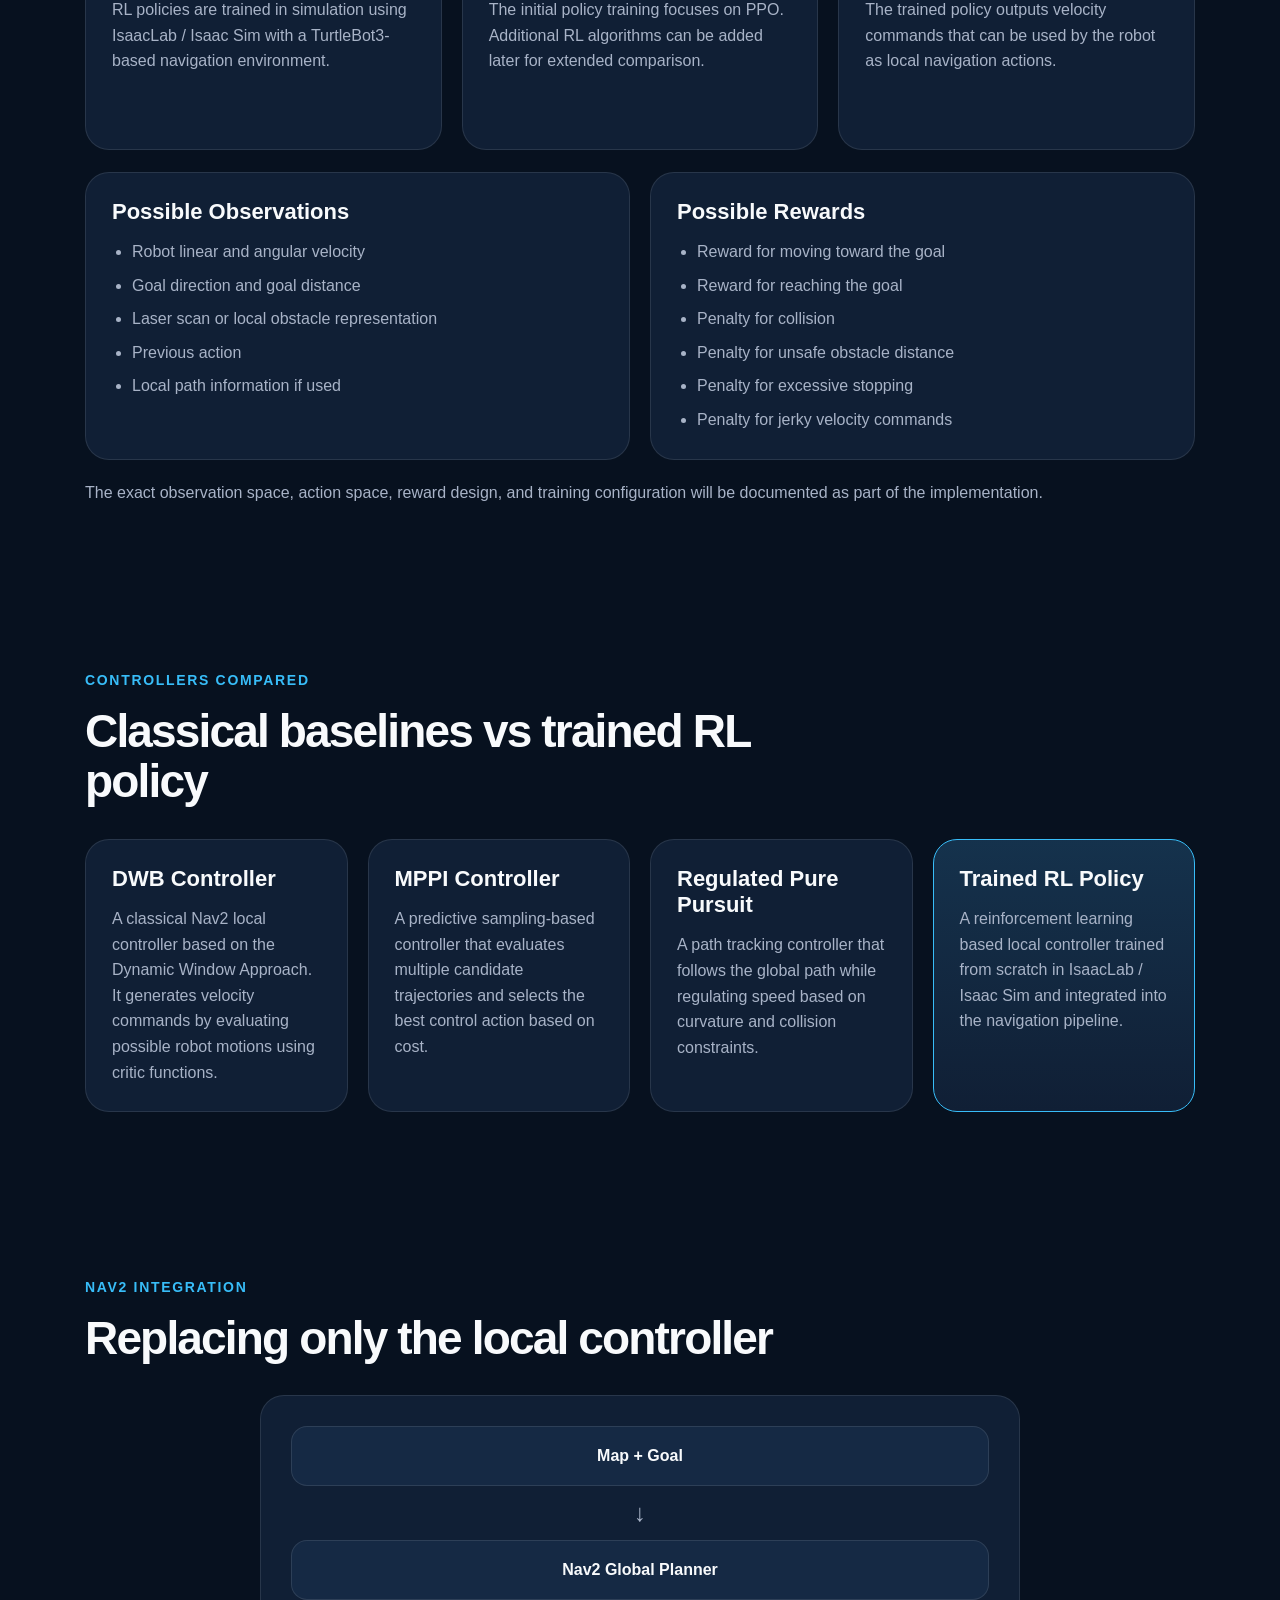
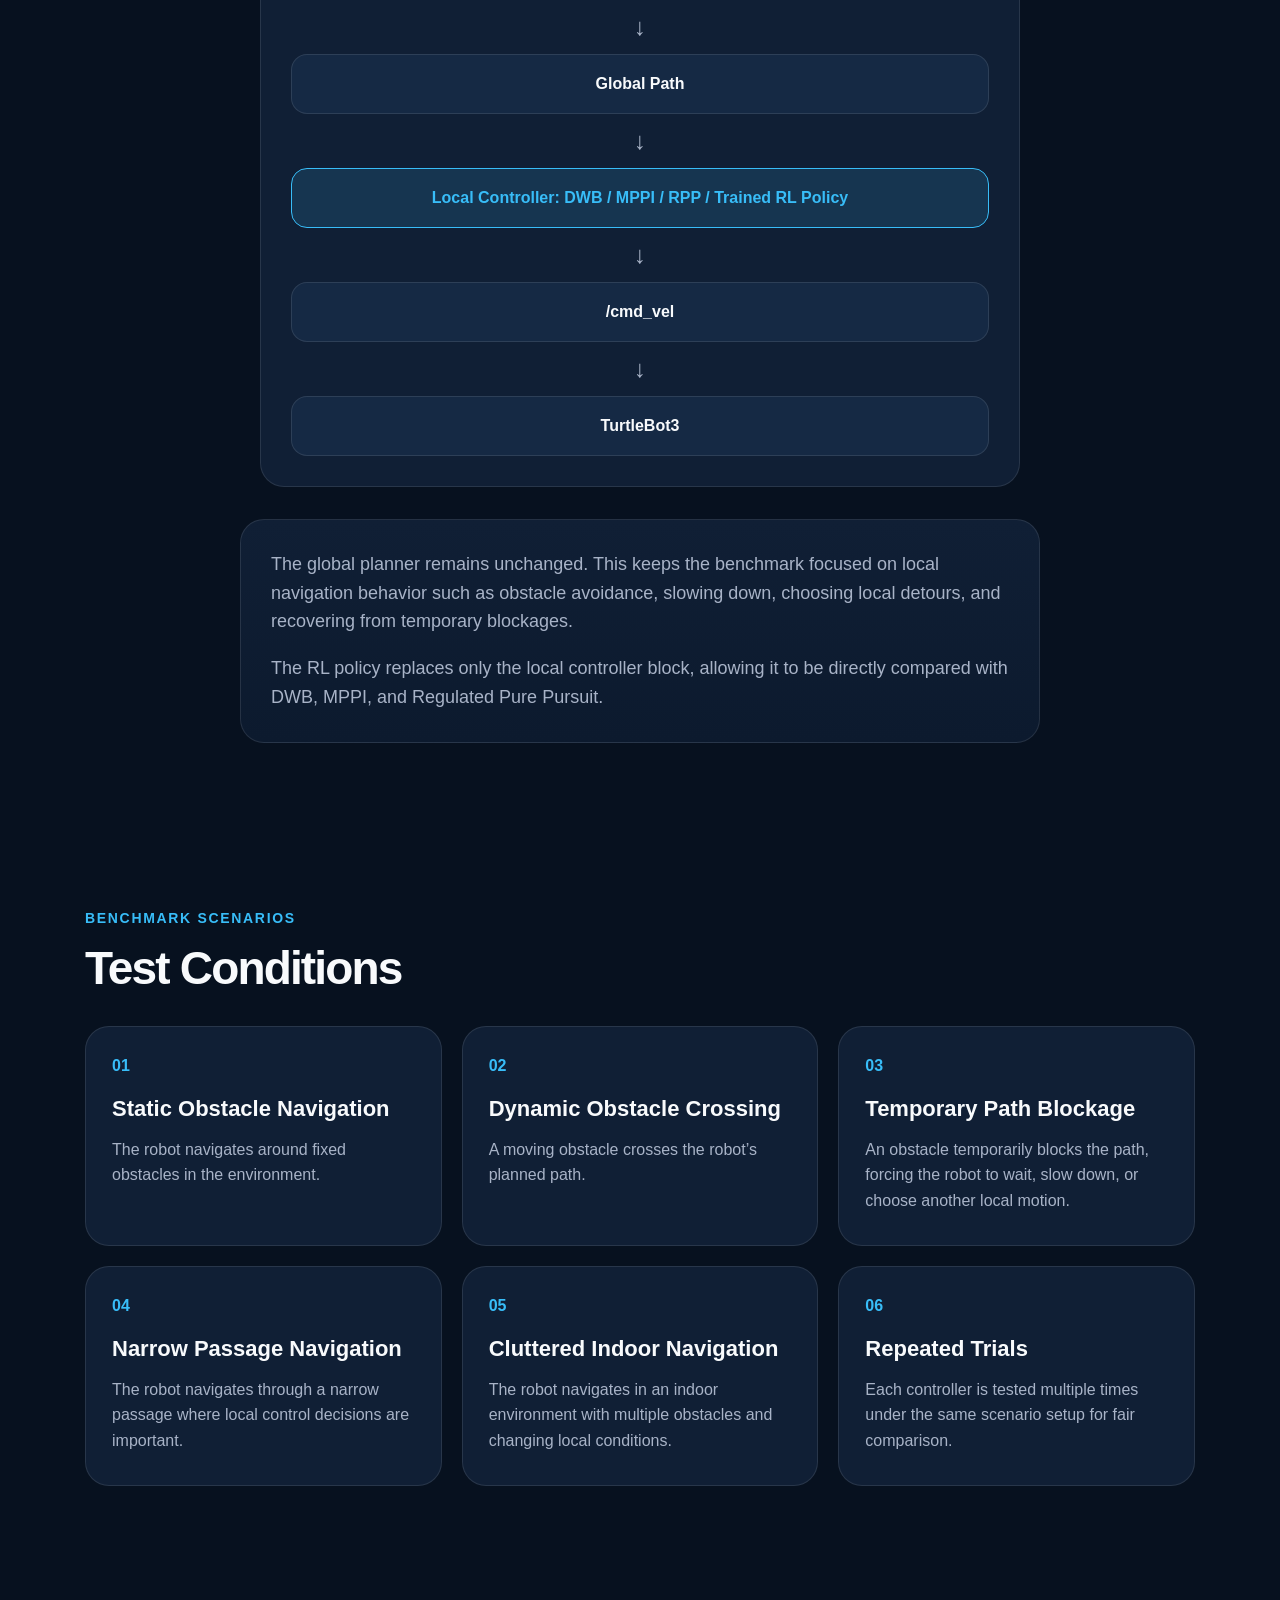
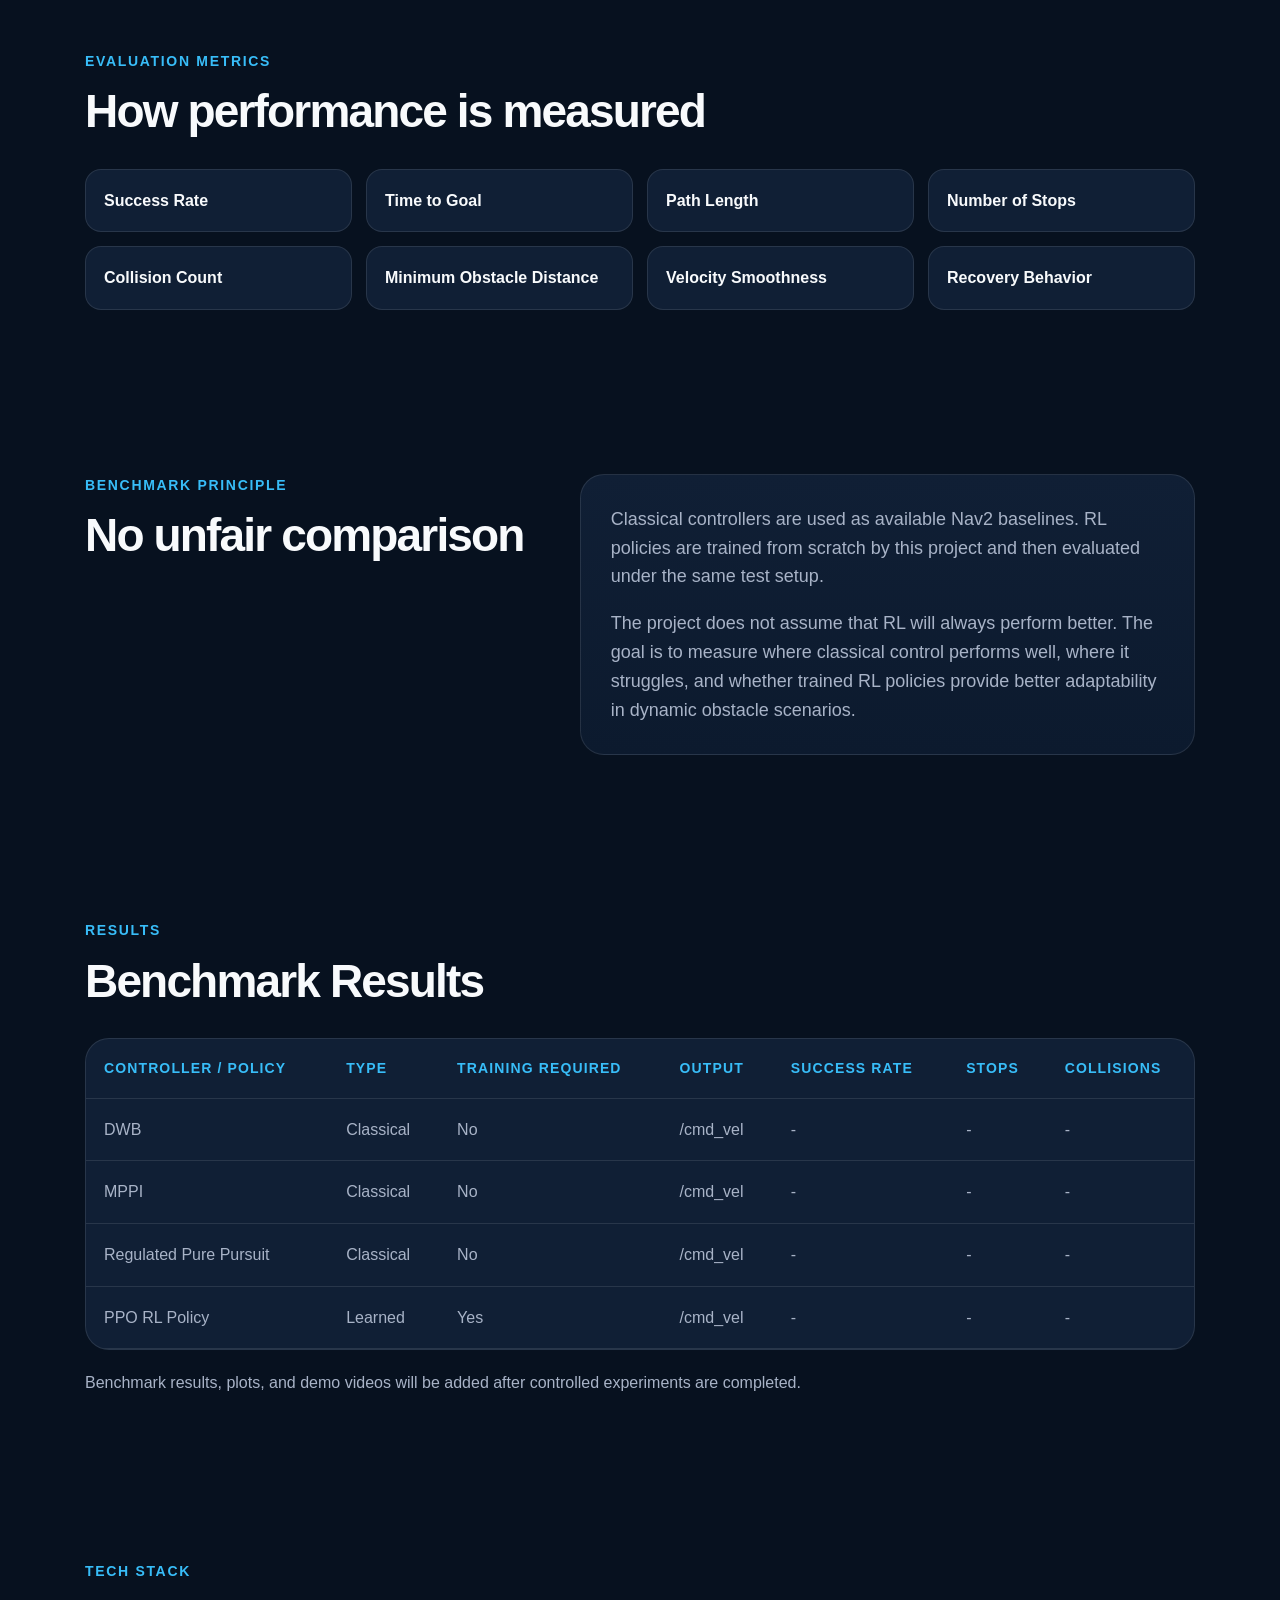
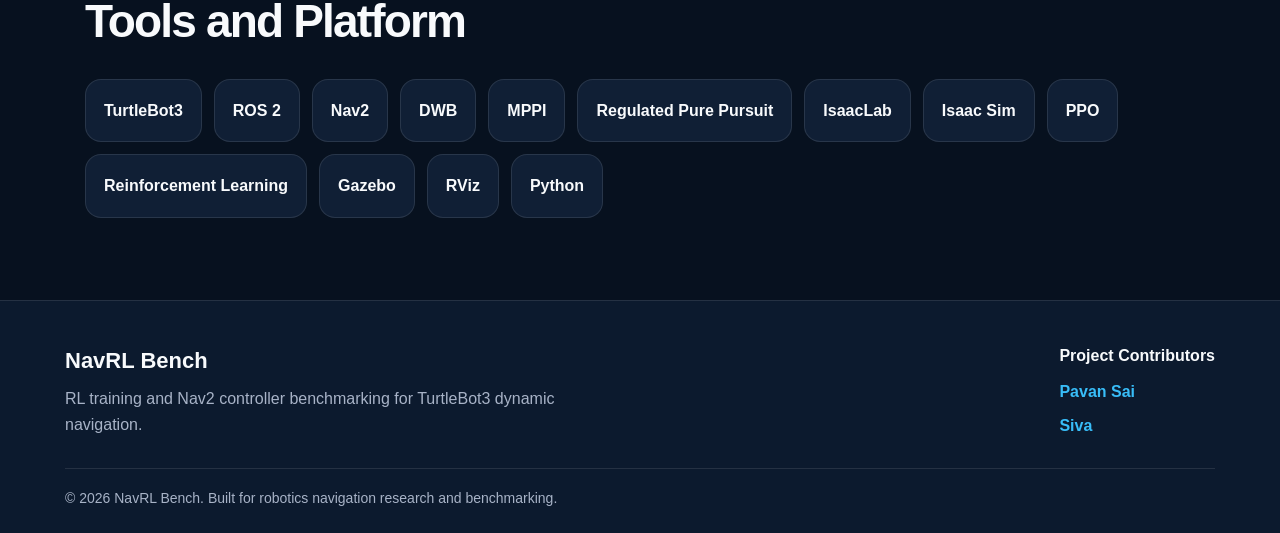
==== commit 6390f302: "modified typo" ====
--- a/docs/index.html
+++ b/docs/index.html
@@ -45,7 +45,7 @@
           DWB, MPPI, and Regulated Pure Pursuit.
         </p>
         <div class="hero-actions">
-          <a class="btn primary" href="https://github.com/pavansai018/navrl-bench" target="_blank" rel="noopener noreferrer">View GitHub</a>
+          <a class="btn primary" href="https://github.com/pavansai018/navrl-bench" target="_blank" rel="noopener noreferrer">View On GitHub</a>
           <a class="btn secondary" href="#pipeline">Project Pipeline</a>
         </div>
       </div>
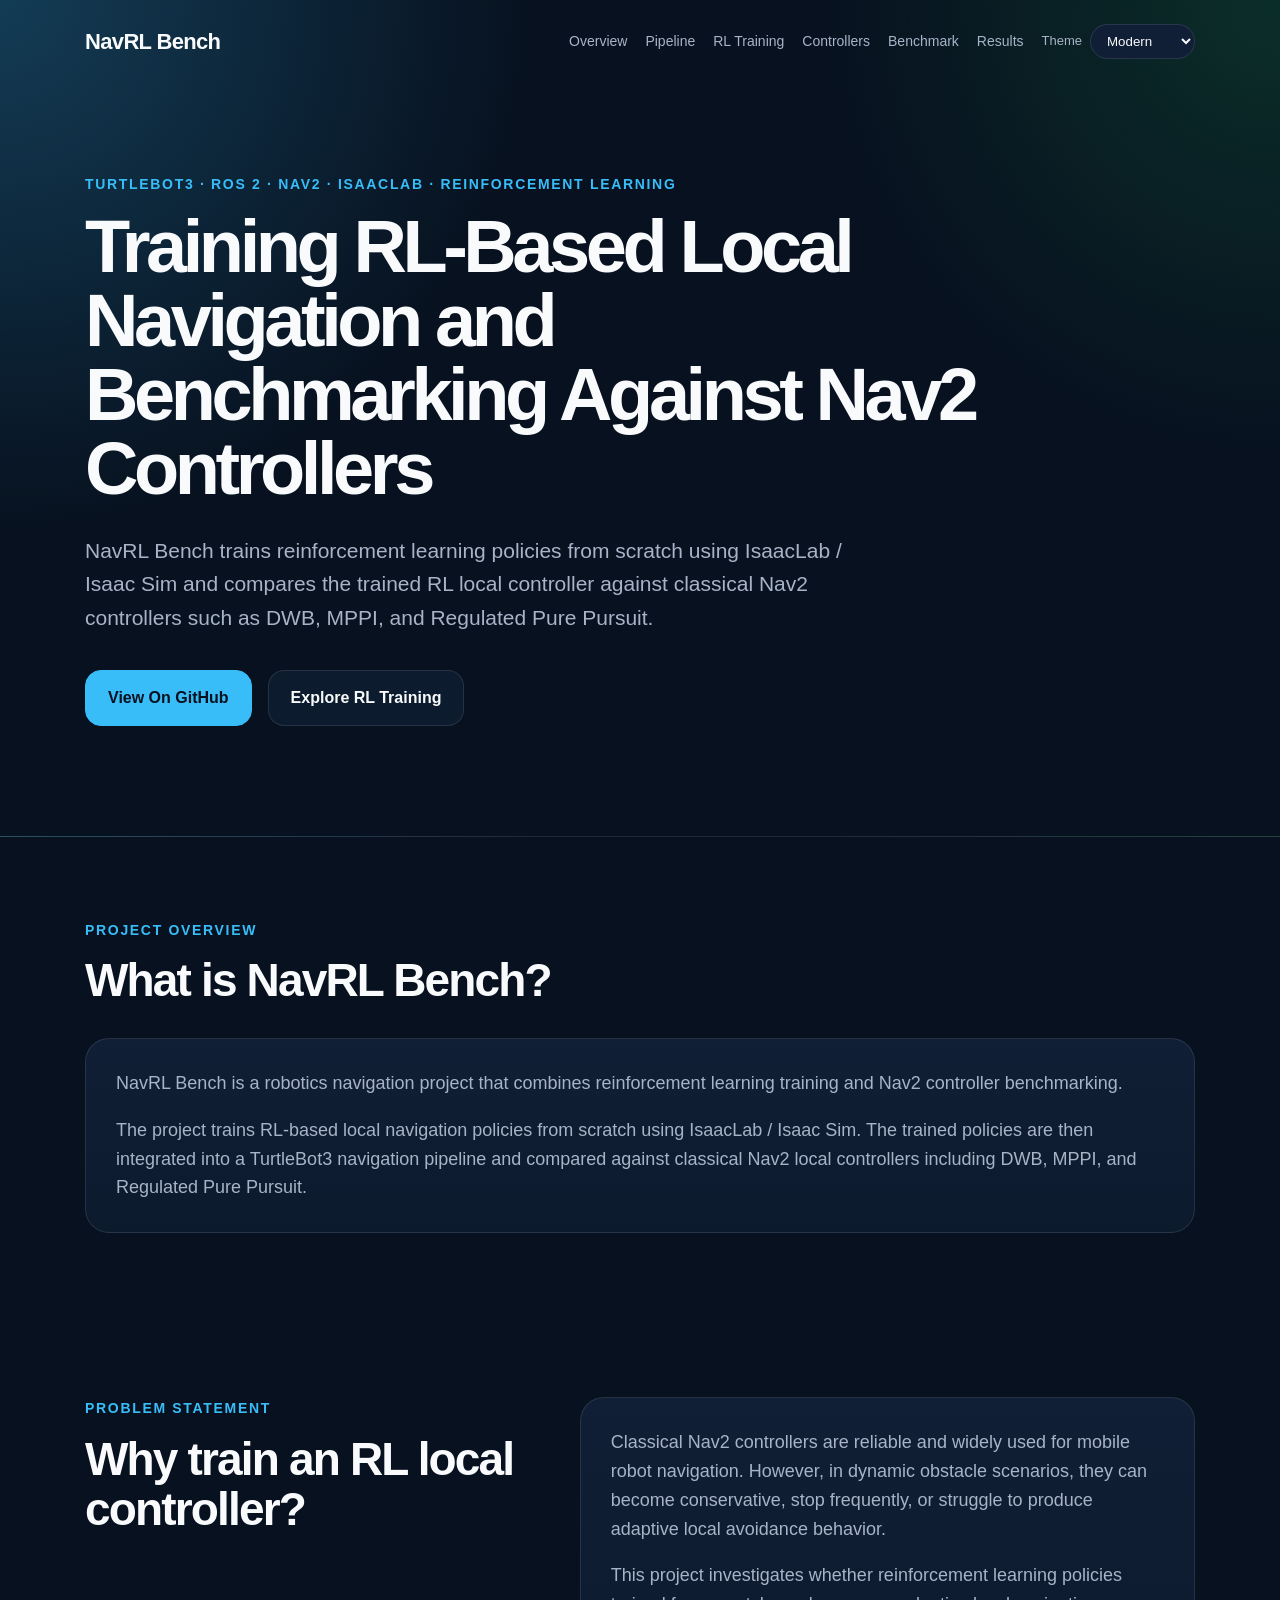
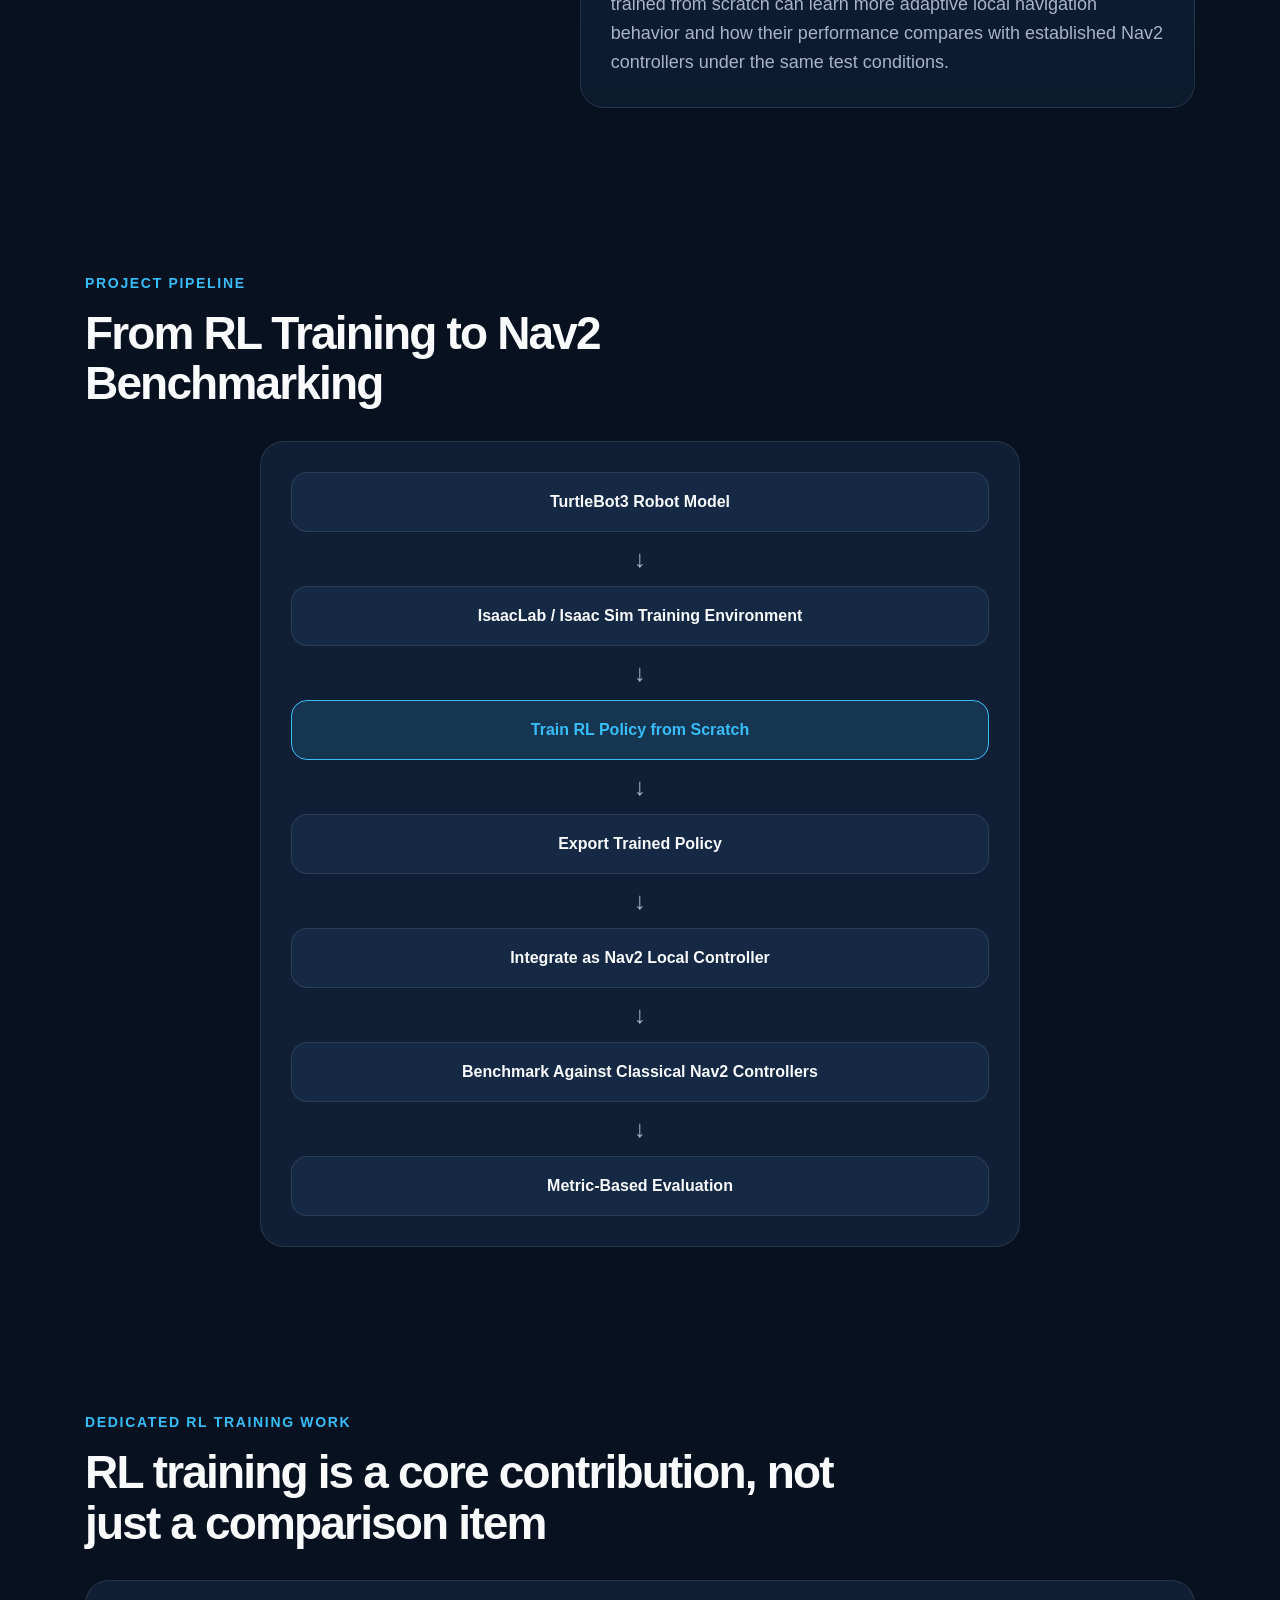
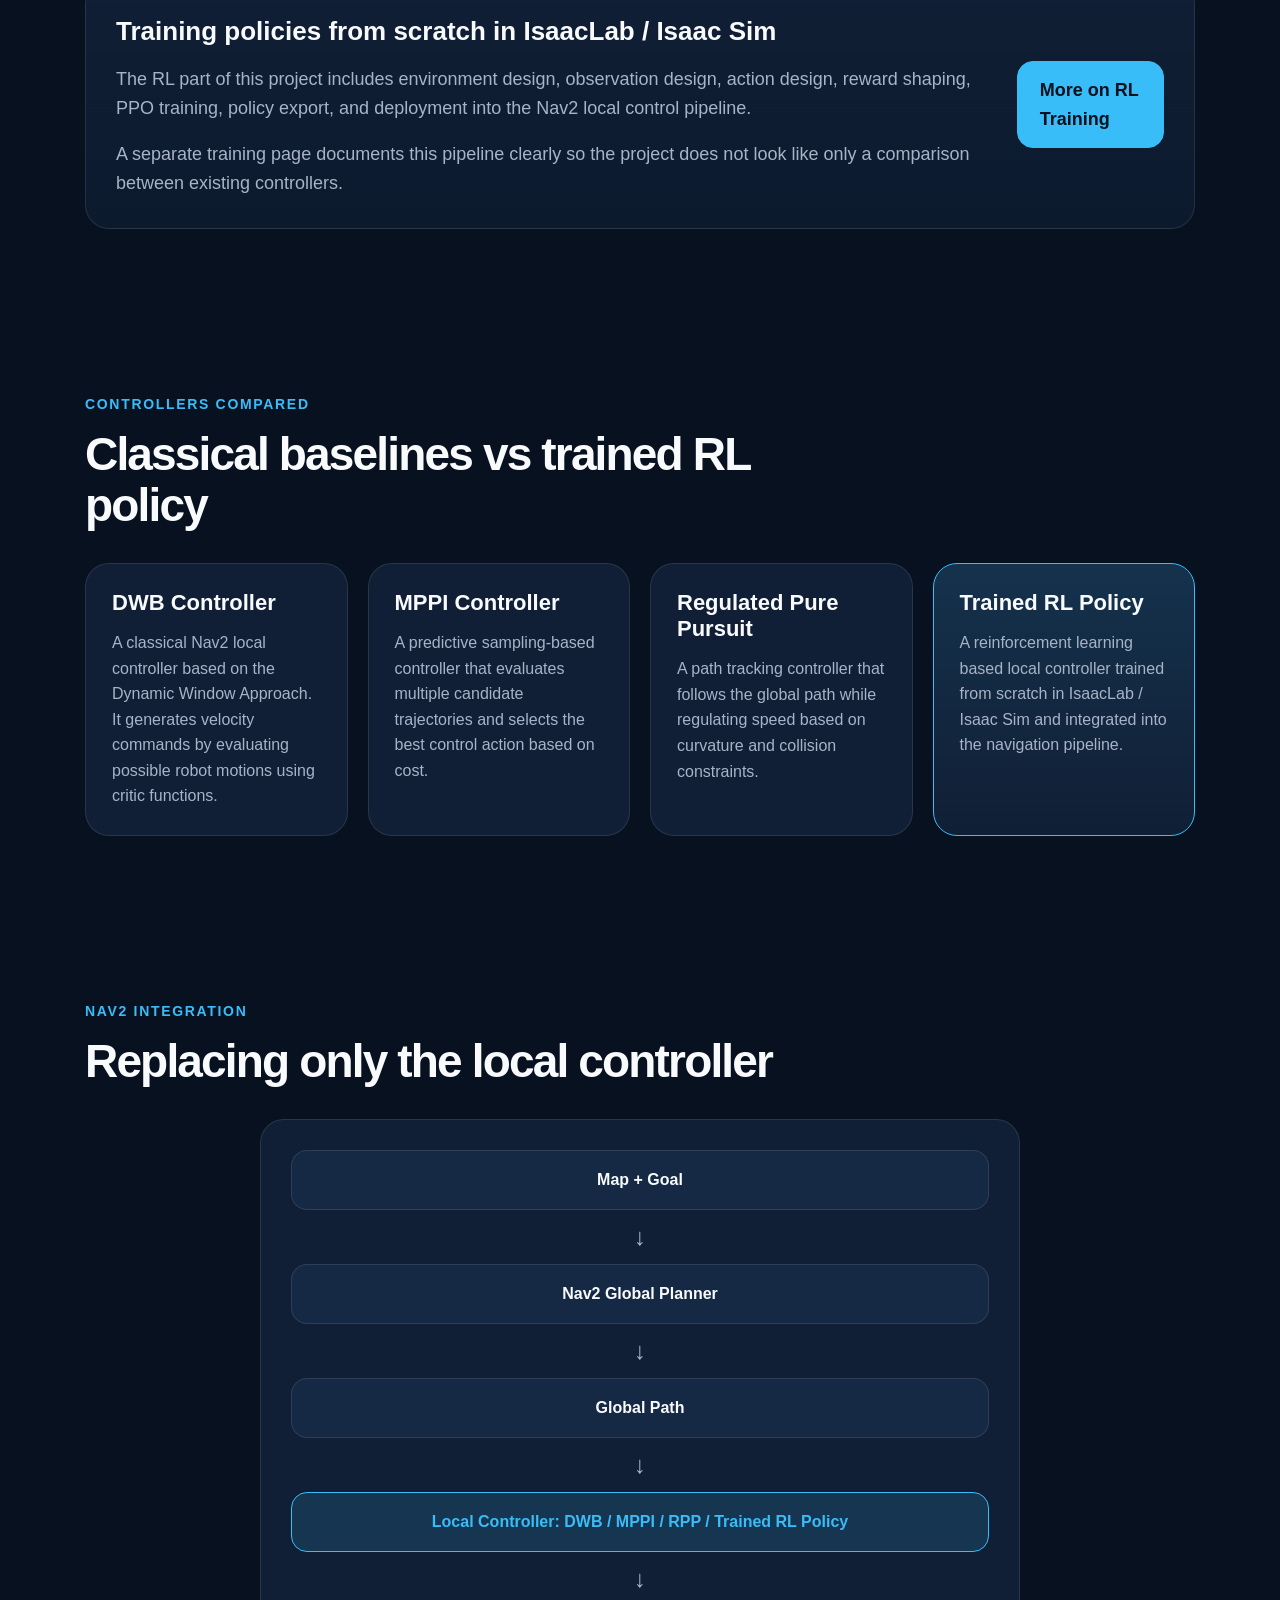
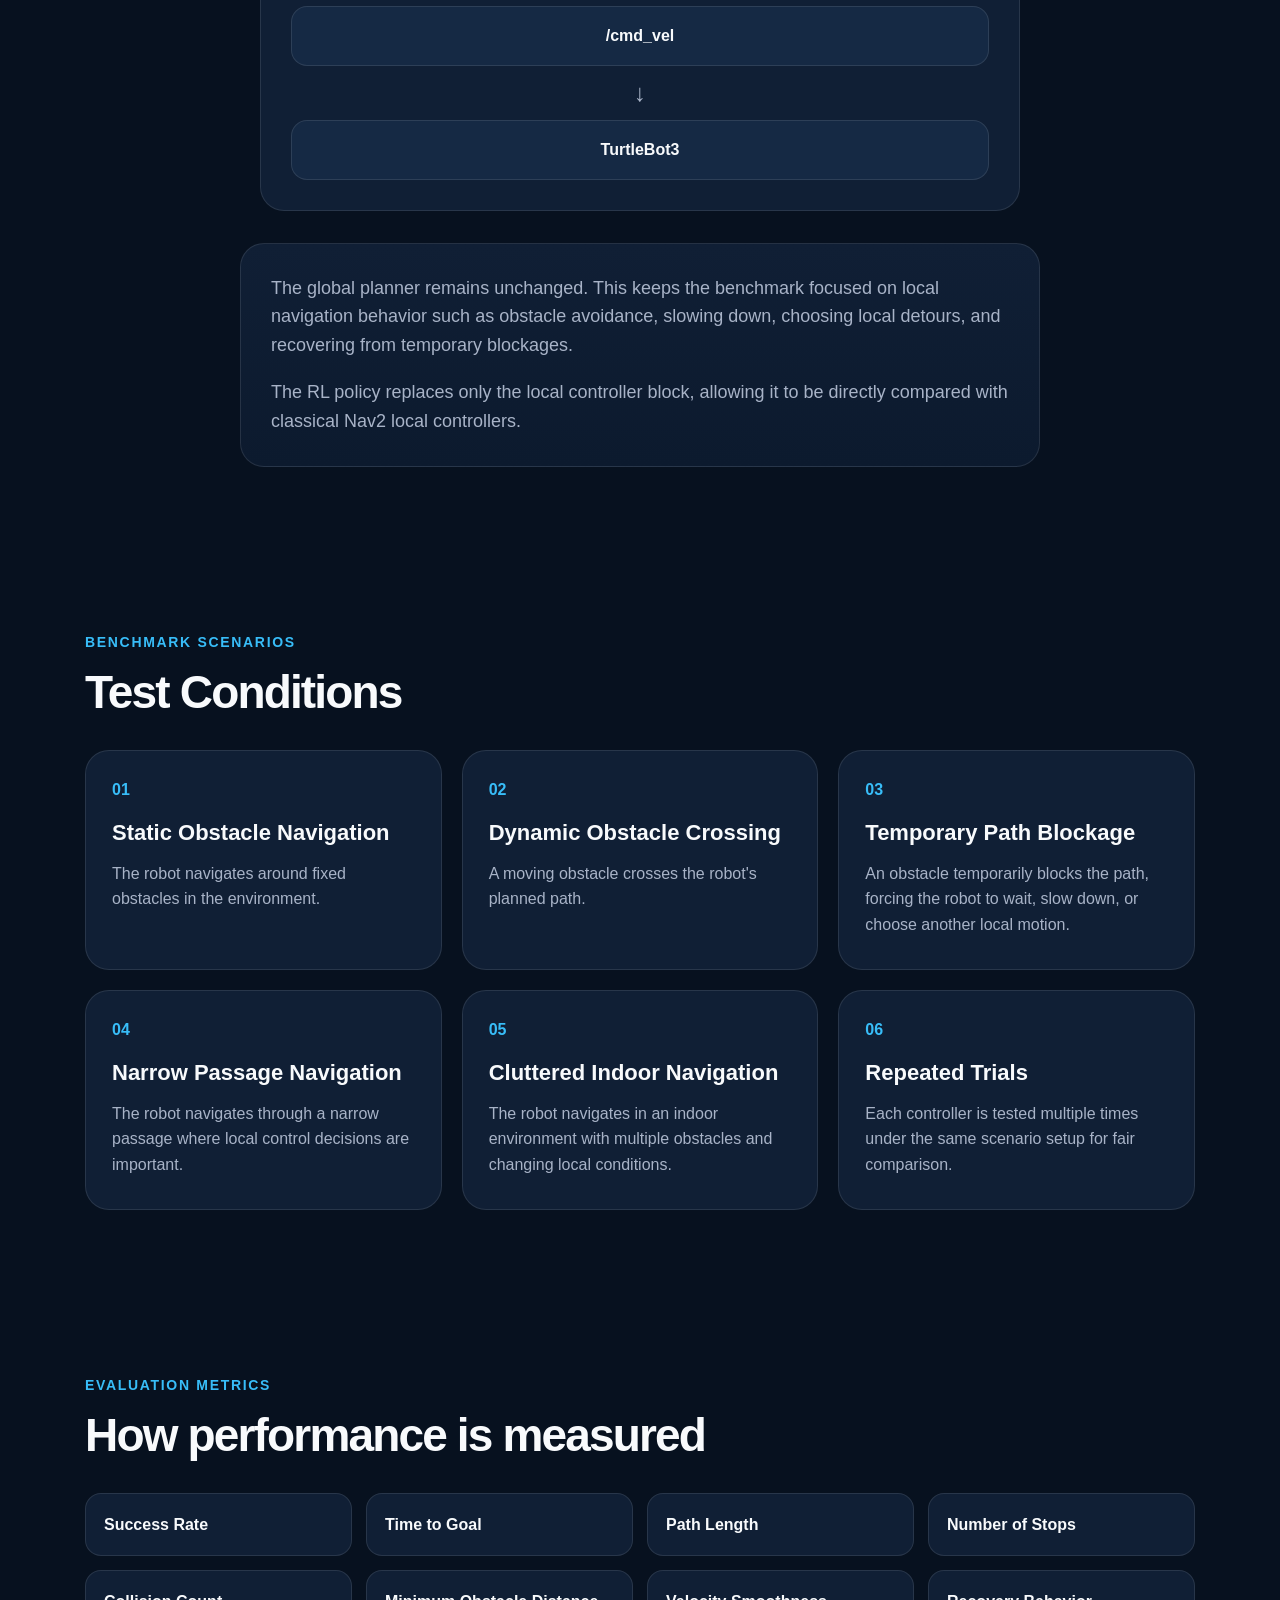
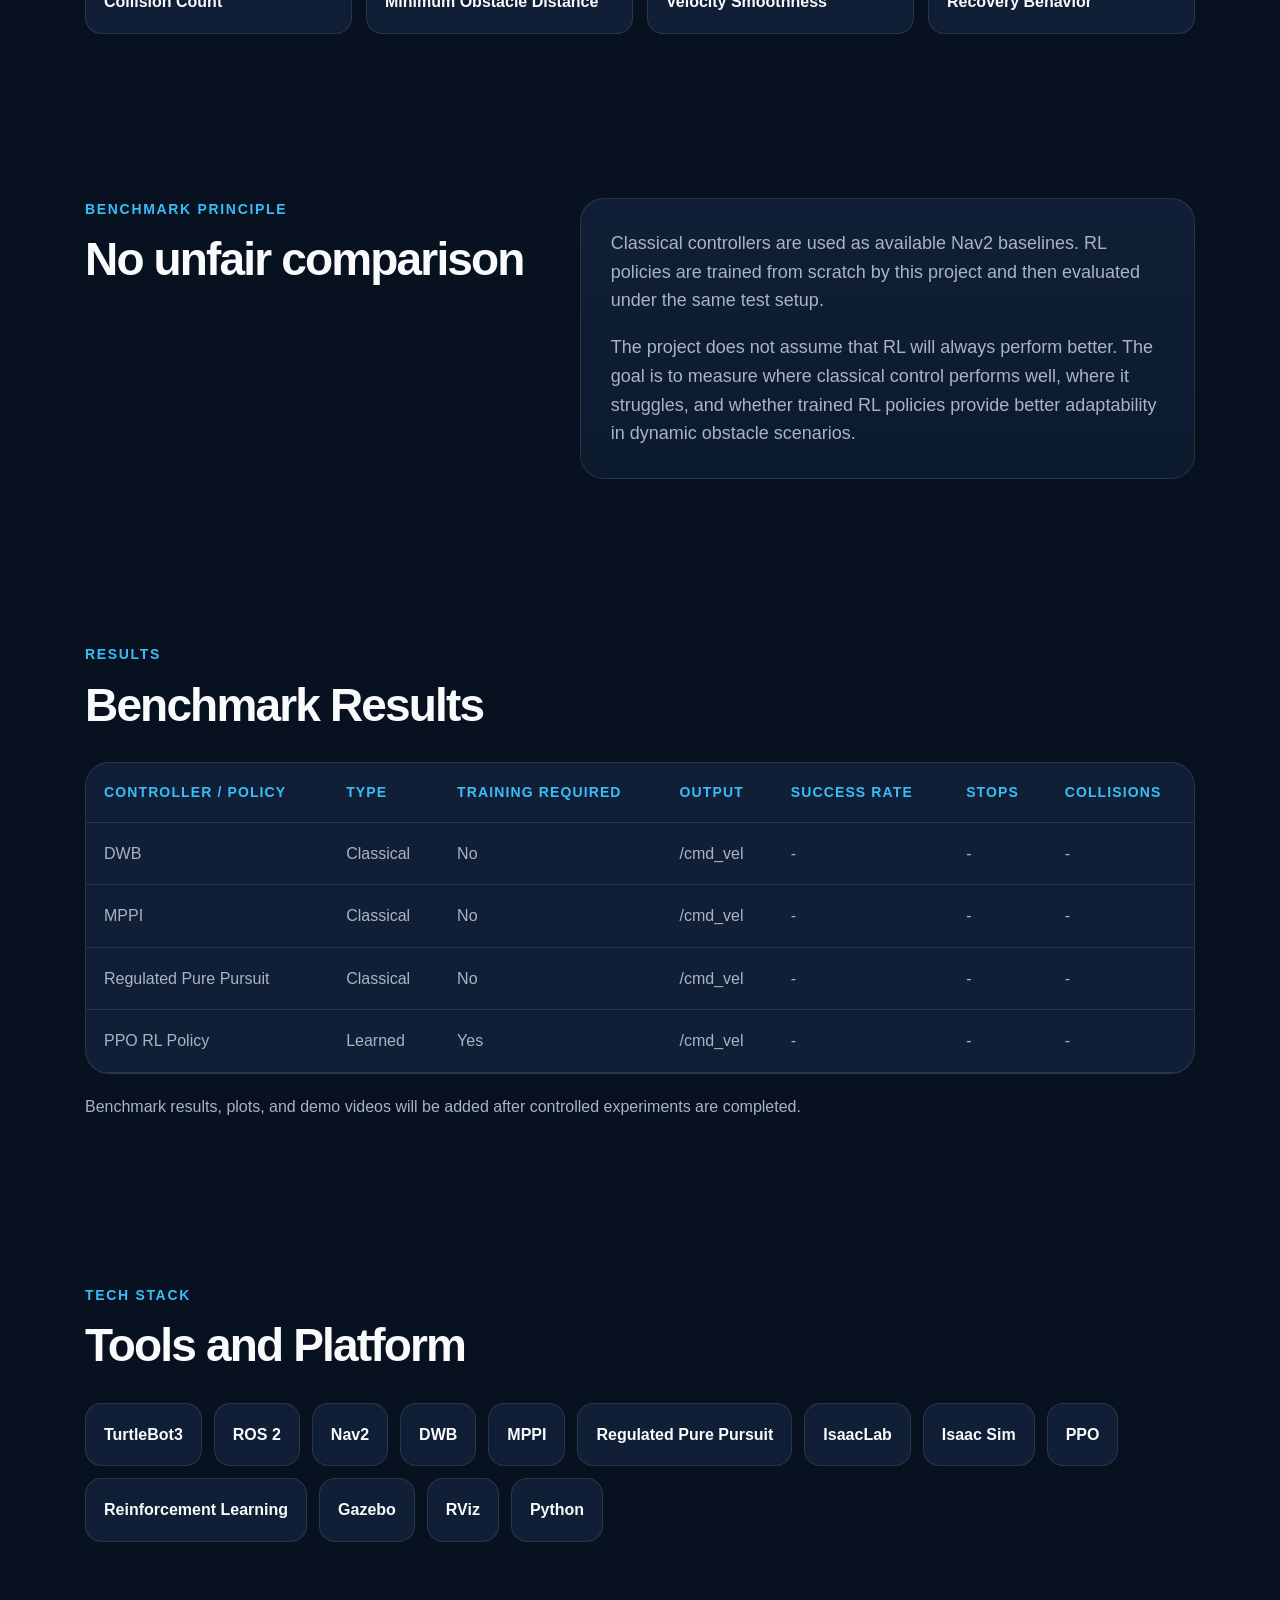
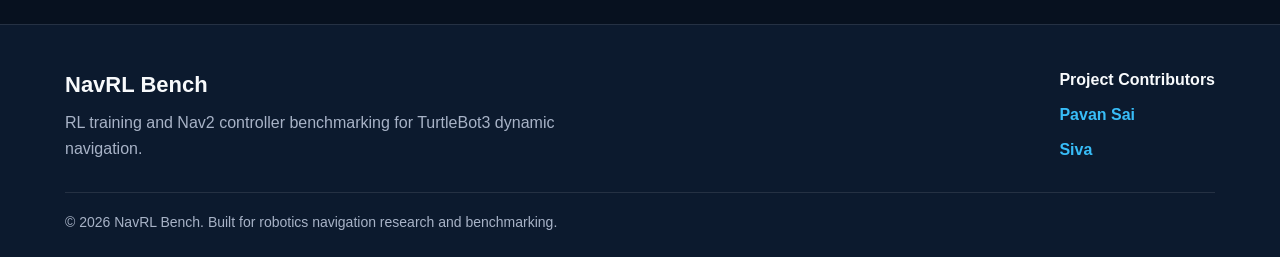
==== commit 02c20f90: "modified index page to integrate rl train page" ====
--- a/docs/index.html
+++ b/docs/index.html
@@ -11,16 +11,16 @@
 
   <header class="site-header">
     <nav class="navbar">
-      <div class="brand">NavRL Bench</div>
+      <a class="brand" href="index.html">NavRL Bench</a>
 
       <div class="nav-right">
         <div class="nav-links">
-          <a href="#overview">Overview</a>
-          <a href="#pipeline">Pipeline</a>
-          <a href="#training">RL Training</a>
-          <a href="#controllers">Controllers</a>
-          <a href="#benchmark">Benchmark</a>
-          <a href="#results">Results</a>
+          <a href="index.html#overview">Overview</a>
+          <a href="index.html#pipeline">Pipeline</a>
+          <a href="rl-training.html">RL Training</a>
+          <a href="index.html#controllers">Controllers</a>
+          <a href="index.html#benchmark">Benchmark</a>
+          <a href="index.html#results">Results</a>
         </div>
 
         <label class="theme-control" for="themeSelect">
@@ -46,7 +46,7 @@
         </p>
         <div class="hero-actions">
           <a class="btn primary" href="https://github.com/pavansai018/navrl-bench" target="_blank" rel="noopener noreferrer">View On GitHub</a>
-          <a class="btn secondary" href="#pipeline">Project Pipeline</a>
+          <a class="btn secondary" href="rl-training.html">Explore RL Training</a>
         </div>
       </div>
     </section>
@@ -109,7 +109,7 @@
         <div class="pipe-arrow">↓</div>
         <div class="pipe-step">Integrate as Nav2 Local Controller</div>
         <div class="pipe-arrow">↓</div>
-        <div class="pipe-step">Benchmark Against DWB, MPPI, and RPP</div>
+        <div class="pipe-step">Benchmark Against Classical Nav2 Controllers</div>
         <div class="pipe-arrow">↓</div>
         <div class="pipe-step">Metric-Based Evaluation</div>
       </div>
@@ -117,64 +117,24 @@
 
     <section id="training" class="section">
       <div class="section-header">
-        <p class="section-tag">RL Training Module</p>
-        <h2>Training policies from scratch</h2>
-      </div>
-
-      <div class="grid three">
-        <article class="info-card">
-          <h3>Training Platform</h3>
+        <p class="section-tag">Dedicated RL Training Work</p>
+        <h2>RL training is a core contribution, not just a comparison item</h2>
+      </div>
+
+      <div class="feature-card">
+        <div>
+          <h3>Training policies from scratch in IsaacLab / Isaac Sim</h3>
           <p>
-            RL policies are trained in simulation using IsaacLab / Isaac Sim with a TurtleBot3-based
-            navigation environment.
+            The RL part of this project includes environment design, observation design, action design,
+            reward shaping, PPO training, policy export, and deployment into the Nav2 local control pipeline.
           </p>
-        </article>
-
-        <article class="info-card">
-          <h3>Learning Algorithm</h3>
           <p>
-            The initial policy training focuses on PPO. Additional RL algorithms can be added later
-            for extended comparison.
+            A separate training page documents this pipeline clearly so the project does not look like
+            only a comparison between existing controllers.
           </p>
-        </article>
-
-        <article class="info-card">
-          <h3>Policy Output</h3>
-          <p>
-            The trained policy outputs velocity commands that can be used by the robot as local
-            navigation actions.
-          </p>
-        </article>
-      </div>
-
-      <div class="training-details">
-        <div class="detail-card">
-          <h3>Possible Observations</h3>
-          <ul>
-            <li>Robot linear and angular velocity</li>
-            <li>Goal direction and goal distance</li>
-            <li>Laser scan or local obstacle representation</li>
-            <li>Previous action</li>
-            <li>Local path information if used</li>
-          </ul>
-        </div>
-
-        <div class="detail-card">
-          <h3>Possible Rewards</h3>
-          <ul>
-            <li>Reward for moving toward the goal</li>
-            <li>Reward for reaching the goal</li>
-            <li>Penalty for collision</li>
-            <li>Penalty for unsafe obstacle distance</li>
-            <li>Penalty for excessive stopping</li>
-            <li>Penalty for jerky velocity commands</li>
-          </ul>
-        </div>
-      </div>
-
-      <p class="note">
-        The exact observation space, action space, reward design, and training configuration will be documented as part of the implementation.
-      </p>
+        </div>
+        <a class="btn primary" href="rl-training.html">More on RL Training</a>
+      </div>
     </section>
 
     <section id="controllers" class="section">
@@ -184,37 +144,10 @@
       </div>
 
       <div class="grid four">
-        <article class="controller-card">
-          <h3>DWB Controller</h3>
-          <p>
-            A classical Nav2 local controller based on the Dynamic Window Approach. It generates
-            velocity commands by evaluating possible robot motions using critic functions.
-          </p>
-        </article>
-
-        <article class="controller-card">
-          <h3>MPPI Controller</h3>
-          <p>
-            A predictive sampling-based controller that evaluates multiple candidate trajectories
-            and selects the best control action based on cost.
-          </p>
-        </article>
-
-        <article class="controller-card">
-          <h3>Regulated Pure Pursuit</h3>
-          <p>
-            A path tracking controller that follows the global path while regulating speed based on
-            curvature and collision constraints.
-          </p>
-        </article>
-
-        <article class="controller-card highlight">
-          <h3>Trained RL Policy</h3>
-          <p>
-            A reinforcement learning based local controller trained from scratch in IsaacLab /
-            Isaac Sim and integrated into the navigation pipeline.
-          </p>
-        </article>
+        <article class="controller-card"><h3>DWB Controller</h3><p>A classical Nav2 local controller based on the Dynamic Window Approach. It generates velocity commands by evaluating possible robot motions using critic functions.</p></article>
+        <article class="controller-card"><h3>MPPI Controller</h3><p>A predictive sampling-based controller that evaluates multiple candidate trajectories and selects the best control action based on cost.</p></article>
+        <article class="controller-card"><h3>Regulated Pure Pursuit</h3><p>A path tracking controller that follows the global path while regulating speed based on curvature and collision constraints.</p></article>
+        <article class="controller-card highlight"><h3>Trained RL Policy</h3><p>A reinforcement learning based local controller trained from scratch in IsaacLab / Isaac Sim and integrated into the navigation pipeline.</p></article>
       </div>
     </section>
 
@@ -225,29 +158,17 @@
       </div>
 
       <div class="architecture-box">
-        <div class="arch-step">Map + Goal</div>
-        <div class="arch-arrow">↓</div>
-        <div class="arch-step">Nav2 Global Planner</div>
-        <div class="arch-arrow">↓</div>
-        <div class="arch-step">Global Path</div>
-        <div class="arch-arrow">↓</div>
-        <div class="arch-step active">Local Controller: DWB / MPPI / RPP / Trained RL Policy</div>
-        <div class="arch-arrow">↓</div>
-        <div class="arch-step">/cmd_vel</div>
-        <div class="arch-arrow">↓</div>
+        <div class="arch-step">Map + Goal</div><div class="arch-arrow">↓</div>
+        <div class="arch-step">Nav2 Global Planner</div><div class="arch-arrow">↓</div>
+        <div class="arch-step">Global Path</div><div class="arch-arrow">↓</div>
+        <div class="arch-step active">Local Controller: DWB / MPPI / RPP / Trained RL Policy</div><div class="arch-arrow">↓</div>
+        <div class="arch-step">/cmd_vel</div><div class="arch-arrow">↓</div>
         <div class="arch-step">TurtleBot3</div>
       </div>
 
       <div class="content-card narrow">
-        <p>
-          The global planner remains unchanged. This keeps the benchmark focused on local navigation
-          behavior such as obstacle avoidance, slowing down, choosing local detours, and recovering
-          from temporary blockages.
-        </p>
-        <p>
-          The RL policy replaces only the local controller block, allowing it to be directly compared
-          with DWB, MPPI, and Regulated Pure Pursuit.
-        </p>
+        <p>The global planner remains unchanged. This keeps the benchmark focused on local navigation behavior such as obstacle avoidance, slowing down, choosing local detours, and recovering from temporary blockages.</p>
+        <p>The RL policy replaces only the local controller block, allowing it to be directly compared with classical Nav2 local controllers.</p>
       </div>
     </section>
 
@@ -258,41 +179,12 @@
       </div>
 
       <div class="grid three">
-        <article class="scenario-card">
-          <span>01</span>
-          <h3>Static Obstacle Navigation</h3>
-          <p>The robot navigates around fixed obstacles in the environment.</p>
-        </article>
-
-        <article class="scenario-card">
-          <span>02</span>
-          <h3>Dynamic Obstacle Crossing</h3>
-          <p>A moving obstacle crosses the robot’s planned path.</p>
-        </article>
-
-        <article class="scenario-card">
-          <span>03</span>
-          <h3>Temporary Path Blockage</h3>
-          <p>An obstacle temporarily blocks the path, forcing the robot to wait, slow down, or choose another local motion.</p>
-        </article>
-
-        <article class="scenario-card">
-          <span>04</span>
-          <h3>Narrow Passage Navigation</h3>
-          <p>The robot navigates through a narrow passage where local control decisions are important.</p>
-        </article>
-
-        <article class="scenario-card">
-          <span>05</span>
-          <h3>Cluttered Indoor Navigation</h3>
-          <p>The robot navigates in an indoor environment with multiple obstacles and changing local conditions.</p>
-        </article>
-
-        <article class="scenario-card">
-          <span>06</span>
-          <h3>Repeated Trials</h3>
-          <p>Each controller is tested multiple times under the same scenario setup for fair comparison.</p>
-        </article>
+        <article class="scenario-card"><span>01</span><h3>Static Obstacle Navigation</h3><p>The robot navigates around fixed obstacles in the environment.</p></article>
+        <article class="scenario-card"><span>02</span><h3>Dynamic Obstacle Crossing</h3><p>A moving obstacle crosses the robot's planned path.</p></article>
+        <article class="scenario-card"><span>03</span><h3>Temporary Path Blockage</h3><p>An obstacle temporarily blocks the path, forcing the robot to wait, slow down, or choose another local motion.</p></article>
+        <article class="scenario-card"><span>04</span><h3>Narrow Passage Navigation</h3><p>The robot navigates through a narrow passage where local control decisions are important.</p></article>
+        <article class="scenario-card"><span>05</span><h3>Cluttered Indoor Navigation</h3><p>The robot navigates in an indoor environment with multiple obstacles and changing local conditions.</p></article>
+        <article class="scenario-card"><span>06</span><h3>Repeated Trials</h3><p>Each controller is tested multiple times under the same scenario setup for fair comparison.</p></article>
       </div>
     </section>
 
@@ -303,32 +195,16 @@
       </div>
 
       <div class="metrics-grid">
-        <div>Success Rate</div>
-        <div>Time to Goal</div>
-        <div>Path Length</div>
-        <div>Number of Stops</div>
-        <div>Collision Count</div>
-        <div>Minimum Obstacle Distance</div>
-        <div>Velocity Smoothness</div>
-        <div>Recovery Behavior</div>
+        <div>Success Rate</div><div>Time to Goal</div><div>Path Length</div><div>Number of Stops</div>
+        <div>Collision Count</div><div>Minimum Obstacle Distance</div><div>Velocity Smoothness</div><div>Recovery Behavior</div>
       </div>
     </section>
 
     <section class="section two-column">
-      <div>
-        <p class="section-tag">Benchmark Principle</p>
-        <h2>No unfair comparison</h2>
-      </div>
+      <div><p class="section-tag">Benchmark Principle</p><h2>No unfair comparison</h2></div>
       <div class="content-card">
-        <p>
-          Classical controllers are used as available Nav2 baselines. RL policies are trained from
-          scratch by this project and then evaluated under the same test setup.
-        </p>
-        <p>
-          The project does not assume that RL will always perform better. The goal is to measure
-          where classical control performs well, where it struggles, and whether trained RL policies
-          provide better adaptability in dynamic obstacle scenarios.
-        </p>
+        <p>Classical controllers are used as available Nav2 baselines. RL policies are trained from scratch by this project and then evaluated under the same test setup.</p>
+        <p>The project does not assume that RL will always perform better. The goal is to measure where classical control performs well, where it struggles, and whether trained RL policies provide better adaptability in dynamic obstacle scenarios.</p>
       </div>
     </section>
 
@@ -340,121 +216,54 @@
 
       <div class="table-wrap">
         <table>
-          <thead>
-            <tr>
-              <th>Controller / Policy</th>
-              <th>Type</th>
-              <th>Training Required</th>
-              <th>Output</th>
-              <th>Success Rate</th>
-              <th>Stops</th>
-              <th>Collisions</th>
-            </tr>
-          </thead>
+          <thead><tr><th>Controller / Policy</th><th>Type</th><th>Training Required</th><th>Output</th><th>Success Rate</th><th>Stops</th><th>Collisions</th></tr></thead>
           <tbody>
-            <tr>
-              <td>DWB</td>
-              <td>Classical</td>
-              <td>No</td>
-              <td>/cmd_vel</td>
-              <td>-</td>
-              <td>-</td>
-              <td>-</td>
-            </tr>
-            <tr>
-              <td>MPPI</td>
-              <td>Classical</td>
-              <td>No</td>
-              <td>/cmd_vel</td>
-              <td>-</td>
-              <td>-</td>
-              <td>-</td>
-            </tr>
-            <tr>
-              <td>Regulated Pure Pursuit</td>
-              <td>Classical</td>
-              <td>No</td>
-              <td>/cmd_vel</td>
-              <td>-</td>
-              <td>-</td>
-              <td>-</td>
-            </tr>
-            <tr>
-              <td>PPO RL Policy</td>
-              <td>Learned</td>
-              <td>Yes</td>
-              <td>/cmd_vel</td>
-              <td>-</td>
-              <td>-</td>
-              <td>-</td>
-            </tr>
+            <tr><td>DWB</td><td>Classical</td><td>No</td><td>/cmd_vel</td><td>-</td><td>-</td><td>-</td></tr>
+            <tr><td>MPPI</td><td>Classical</td><td>No</td><td>/cmd_vel</td><td>-</td><td>-</td><td>-</td></tr>
+            <tr><td>Regulated Pure Pursuit</td><td>Classical</td><td>No</td><td>/cmd_vel</td><td>-</td><td>-</td><td>-</td></tr>
+            <tr><td>PPO RL Policy</td><td>Learned</td><td>Yes</td><td>/cmd_vel</td><td>-</td><td>-</td><td>-</td></tr>
           </tbody>
         </table>
       </div>
 
-      <p class="note">
-        Benchmark results, plots, and demo videos will be added after controlled experiments are completed.
-      </p>
+      <p class="note">Benchmark results, plots, and demo videos will be added after controlled experiments are completed.</p>
     </section>
 
     <section class="section">
-      <div class="section-header">
-        <p class="section-tag">Tech Stack</p>
-        <h2>Tools and Platform</h2>
-      </div>
-
+      <div class="section-header"><p class="section-tag">Tech Stack</p><h2>Tools and Platform</h2></div>
       <div class="tech-list">
-        <span>TurtleBot3</span>
-        <span>ROS 2</span>
-        <span>Nav2</span>
-        <span>DWB</span>
-        <span>MPPI</span>
-        <span>Regulated Pure Pursuit</span>
-        <span>IsaacLab</span>
-        <span>Isaac Sim</span>
-        <span>PPO</span>
-        <span>Reinforcement Learning</span>
-        <span>Gazebo</span>
-        <span>RViz</span>
-        <span>Python</span>
-      </div>
-    </section>
-
+        <span>TurtleBot3</span><span>ROS 2</span><span>Nav2</span><span>DWB</span><span>MPPI</span><span>Regulated Pure Pursuit</span><span>IsaacLab</span><span>Isaac Sim</span><span>PPO</span><span>Reinforcement Learning</span><span>Gazebo</span><span>RViz</span><span>Python</span>
+      </div>
+    </section>
   </main>
 
-  <!-- <footer class="footer">
-    <p>NavRL Bench · RL Training and Nav2 Controller Benchmarking</p>
-    <a class="btn primary" href="https://www.linkedin.com/in/pavansai18/">Pavan Sai</a>
-    <a class="btn primary" href="https://www.linkedin.com/in/sivaalamkaram2002/">Siva</a>
-  </footer> -->
   <footer class="footer">
-  <div class="footer-inner">
-    <div class="footer-brand">
-      <h3>NavRL Bench</h3>
-      <p>RL training and Nav2 controller benchmarking for TurtleBot3 dynamic navigation.</p>
+    <div class="footer-inner">
+      <div class="footer-brand">
+        <h3>NavRL Bench</h3>
+        <p>RL training and Nav2 controller benchmarking for TurtleBot3 dynamic navigation.</p>
+      </div>
+
+      <div class="footer-contributors">
+        <p class="footer-title">Project Contributors</p>
+
+        <div class="contributor-list">
+          <a href="https://www.linkedin.com/in/pavansai18/" target="_blank" rel="noopener noreferrer">
+            Pavan Sai
+          </a>
+
+          <a href="https://www.linkedin.com/in/sivaalamkaram2002/" target="_blank" rel="noopener noreferrer">
+            Siva
+          </a>
+        </div>
+      </div>
     </div>
 
-    <div class="footer-contributors">
-  <p class="footer-title">Project Contributors</p>
-
-  <div class="contributor-list">
-    <a href="https://www.linkedin.com/in/pavansai18/" target="_blank" rel="noopener noreferrer">
-      Pavan Sai
-    </a>
-
-    <a href="https://www.linkedin.com/in/sivaalamkaram2002/" target="_blank" rel="noopener noreferrer">
-      Siva
-    </a>
-  </div>
-</div>
+    <div class="footer-bottom">
+      <p>© 2026 NavRL Bench. Built for robotics navigation research and benchmarking.</p>
     </div>
-  </div>
-
-  <div class="footer-bottom">
-    <p>© 2026 NavRL Bench. Built for robotics navigation research and benchmarking.</p>
-  </div>
-</footer>
+  </footer>
 
   <script src="script.js"></script>
 </body>
-</html>
+</html>
--- a/docs/style.css
+++ b/docs/style.css
@@ -14,6 +14,7 @@
   --muted: #a8b3c7;
   --primary: #38bdf8;
   --accent: #22c55e;
+  --danger: #fb7185;
   --border: rgba(255, 255, 255, 0.1);
   --hero-a: rgba(56, 189, 248, 0.25);
   --hero-b: rgba(34, 197, 94, 0.16);
@@ -31,6 +32,7 @@
   --muted: #a2abb5;
   --primary: #f59e0b;
   --accent: #f97316;
+  --danger: #ef4444;
   --border: rgba(245, 158, 11, 0.22);
   --hero-a: rgba(245, 158, 11, 0.18);
   --hero-b: rgba(249, 115, 22, 0.14);
@@ -48,6 +50,7 @@
   --muted: #4b5563;
   --primary: #1d4ed8;
   --accent: #065f46;
+  --danger: #b91c1c;
   --border: rgba(23, 32, 51, 0.14);
   --hero-a: rgba(29, 78, 216, 0.12);
   --hero-b: rgba(6, 95, 70, 0.09);
@@ -65,6 +68,7 @@
   --muted: #475569;
   --primary: #2563eb;
   --accent: #16a34a;
+  --danger: #dc2626;
   --border: rgba(15, 23, 42, 0.12);
   --hero-a: rgba(37, 99, 235, 0.12);
   --hero-b: rgba(22, 163, 74, 0.08);
@@ -128,7 +132,8 @@
   font-size: 14px;
 }
 
-.nav-links a:hover {
+.nav-links a:hover,
+.nav-links a.active {
   color: var(--primary);
 }
 
@@ -154,6 +159,11 @@
   max-width: 1150px;
   margin: 0 auto;
   padding: 90px 20px 110px;
+}
+
+.compact-hero {
+  padding-top: 70px;
+  padding-bottom: 82px;
 }
 
 .hero-content {
@@ -194,6 +204,10 @@
   flex-wrap: wrap;
 }
 
+.section-actions {
+  margin-top: 28px;
+}
+
 .btn {
   display: inline-block;
   padding: 14px 22px;
@@ -247,7 +261,8 @@
   letter-spacing: -0.025em;
 }
 
-.content-card {
+.content-card,
+.feature-card {
   background: linear-gradient(180deg, var(--card), var(--bg-soft));
   border: 1px solid var(--border);
   border-radius: var(--radius-lg);
@@ -256,13 +271,27 @@
   font-size: 18px;
 }
 
-.content-card p + p {
+.content-card p + p,
+.feature-card p + p {
   margin-top: 18px;
 }
 
 .content-card.narrow {
   max-width: 800px;
   margin: 32px auto 0;
+}
+
+.feature-card {
+  display: flex;
+  justify-content: space-between;
+  align-items: center;
+  gap: 28px;
+}
+
+.feature-card h3 {
+  color: var(--text);
+  font-size: 26px;
+  margin-bottom: 12px;
 }
 
 .two-column {
@@ -288,7 +317,8 @@
 .controller-card,
 .scenario-card,
 .info-card,
-.detail-card {
+.detail-card,
+.reward-card {
   background: var(--card);
   border: 1px solid var(--border);
   border-radius: var(--radius-lg);
@@ -309,7 +339,8 @@
 .controller-card h3,
 .scenario-card h3,
 .info-card h3,
-.detail-card h3 {
+.detail-card h3,
+.reward-card h3 {
   margin-bottom: 14px;
   font-size: 22px;
   line-height: 1.2;
@@ -318,8 +349,14 @@
 .controller-card p,
 .scenario-card p,
 .info-card p,
-.detail-card li {
-  color: var(--muted);
+.detail-card li,
+.reward-card li {
+  color: var(--muted);
+}
+
+.detail-card code {
+  color: var(--primary);
+  font-weight: 700;
 }
 
 .scenario-card span {
@@ -340,6 +377,10 @@
   text-align: center;
 }
 
+.large-pipeline {
+  max-width: 860px;
+}
+
 .pipe-step,
 .arch-step {
   background: var(--card-light);
@@ -370,12 +411,33 @@
   gap: 20px;
 }
 
-.detail-card ul {
+.training-details.single-column {
+  margin-top: 0;
+  grid-template-columns: 1fr;
+}
+
+.detail-card ul,
+.reward-card ul {
   padding-left: 20px;
 }
 
-.detail-card li + li {
+.detail-card li + li,
+.reward-card li + li {
   margin-top: 8px;
+}
+
+.reward-grid {
+  display: grid;
+  grid-template-columns: 1fr 1fr;
+  gap: 22px;
+}
+
+.reward-card.positive {
+  border-color: color-mix(in srgb, var(--accent) 45%, var(--border));
+}
+
+.reward-card.negative {
+  border-color: color-mix(in srgb, var(--danger) 45%, var(--border));
 }
 
 .metrics-grid {
@@ -435,17 +497,6 @@
   flex-wrap: wrap;
 }
 
-/* .footer {
-  border-top: 1px solid var(--border);
-  padding: 36px 20px;
-  text-align: center;
-  color: var(--muted);
-  background: var(--bg-soft);
-}
-
-.footer p + p {
-  margin-top: 8px;
-} */
 .footer {
   border-top: 1px solid var(--border);
   background: var(--bg-soft);
@@ -503,11 +554,6 @@
   font-size: 14px;
 }
 
-@media (max-width: 700px) {
-  .footer-inner {
-    flex-direction: column;
-  }
-}
 @media (max-width: 1050px) {
   .nav-right {
     width: 100%;
@@ -529,11 +575,21 @@
   .grid.four,
   .grid.three,
   .metrics-grid,
-  .training-details {
+  .training-details,
+  .reward-grid {
     grid-template-columns: 1fr;
   }
 
   .hero {
     padding-top: 70px;
   }
-}
+
+  .feature-card {
+    flex-direction: column;
+    align-items: flex-start;
+  }
+
+  .footer-inner {
+    flex-direction: column;
+  }
+}
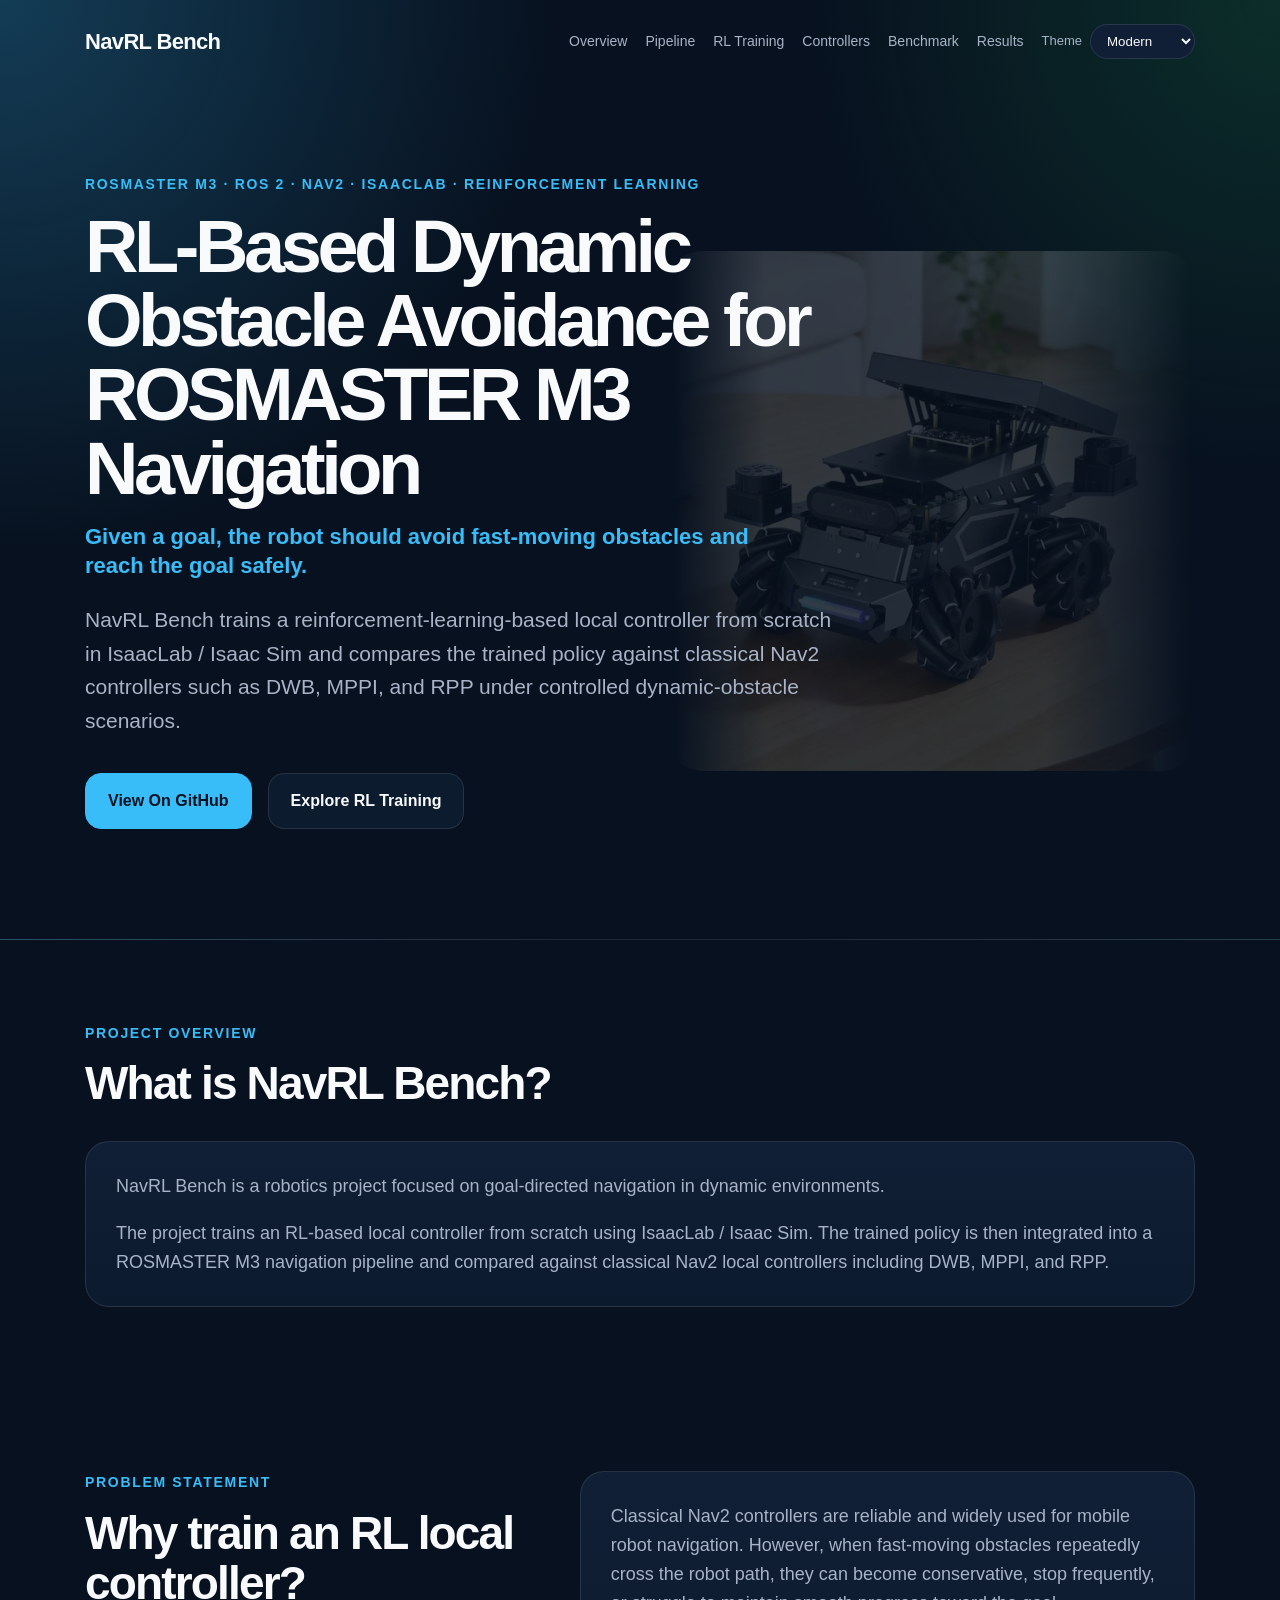
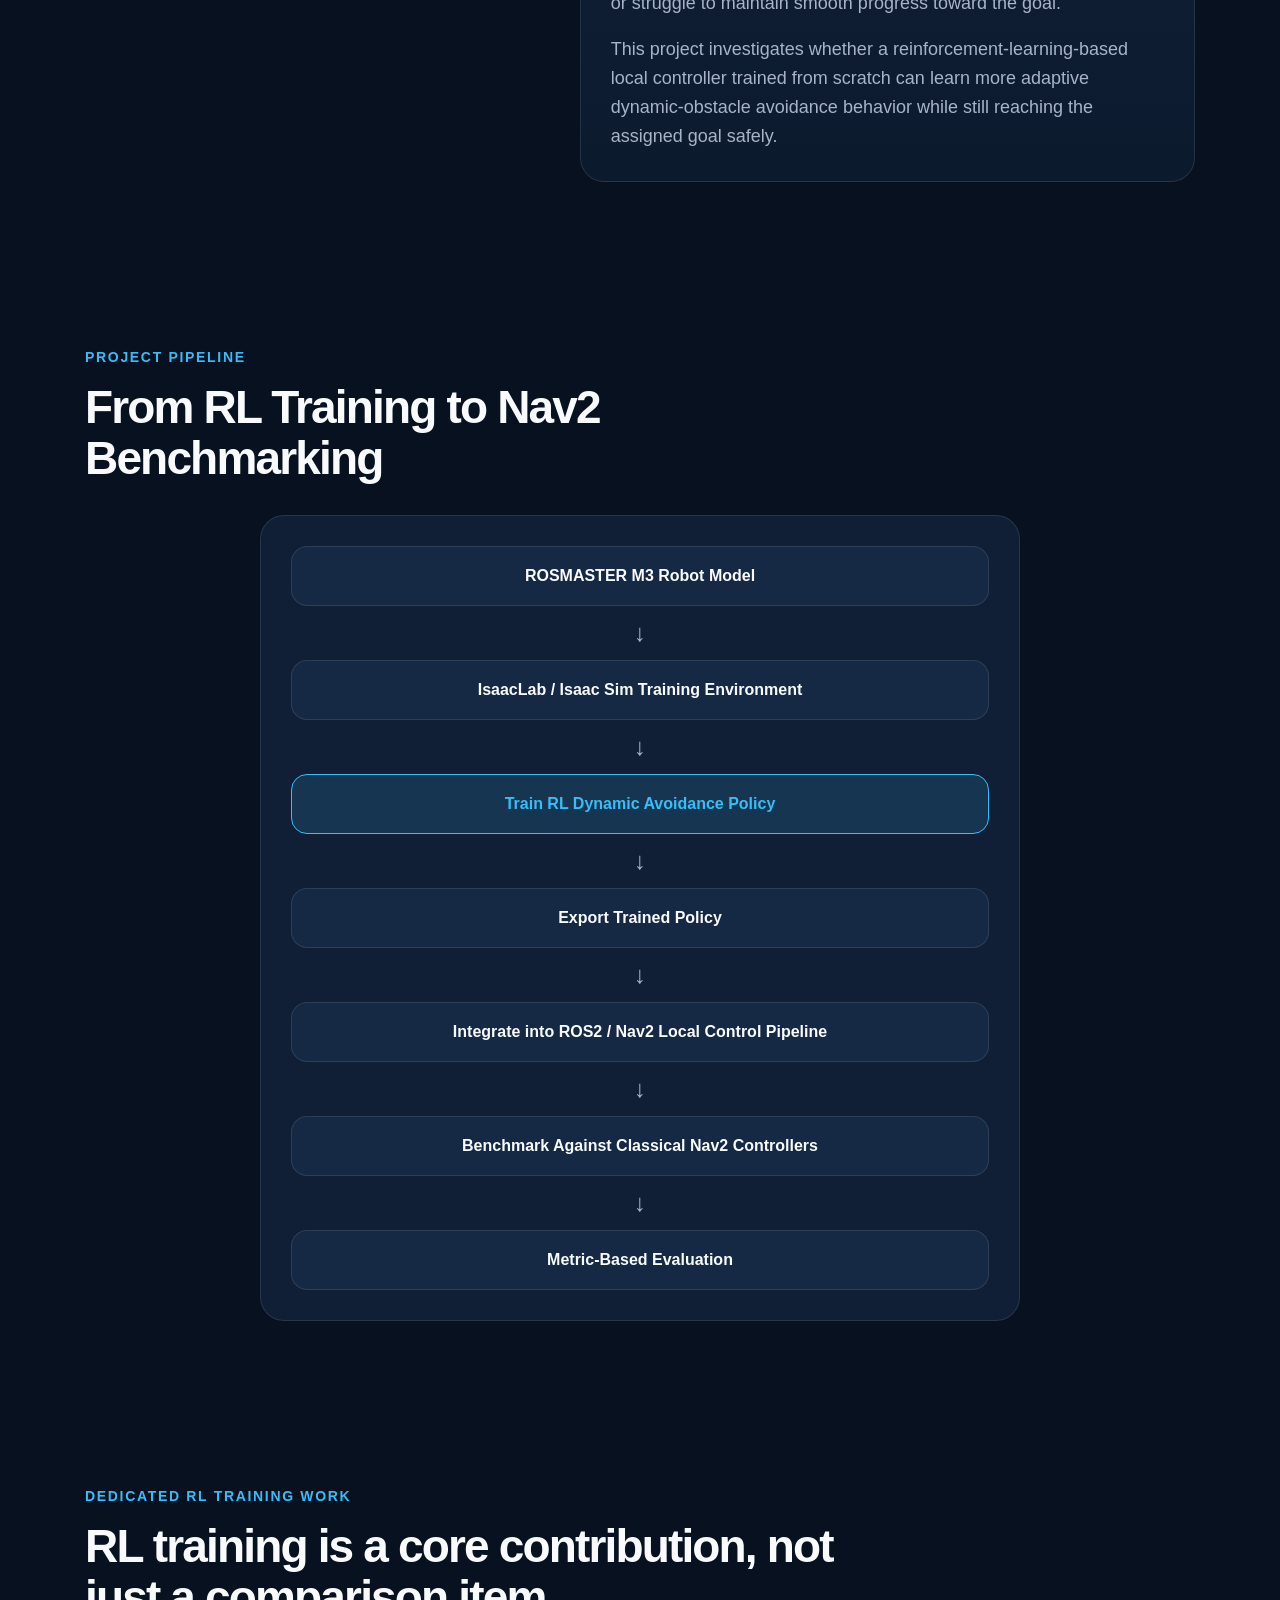
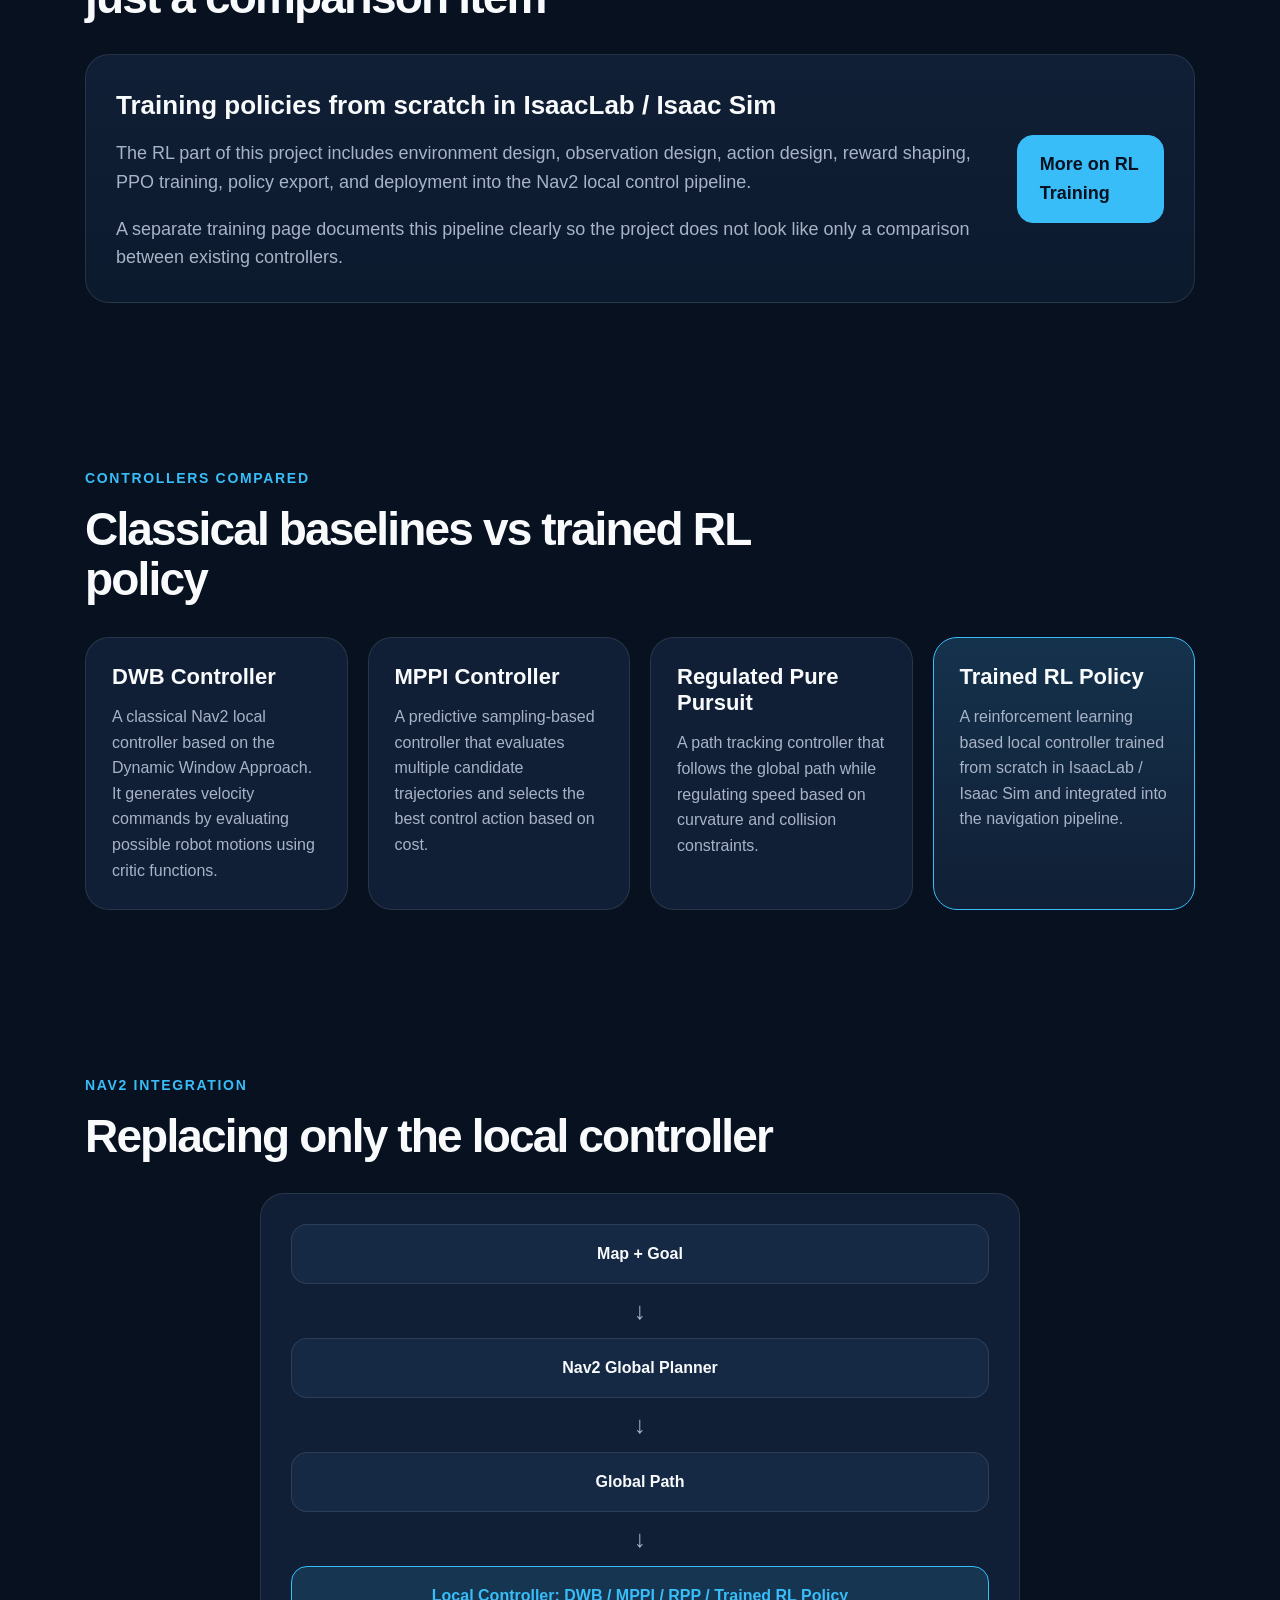
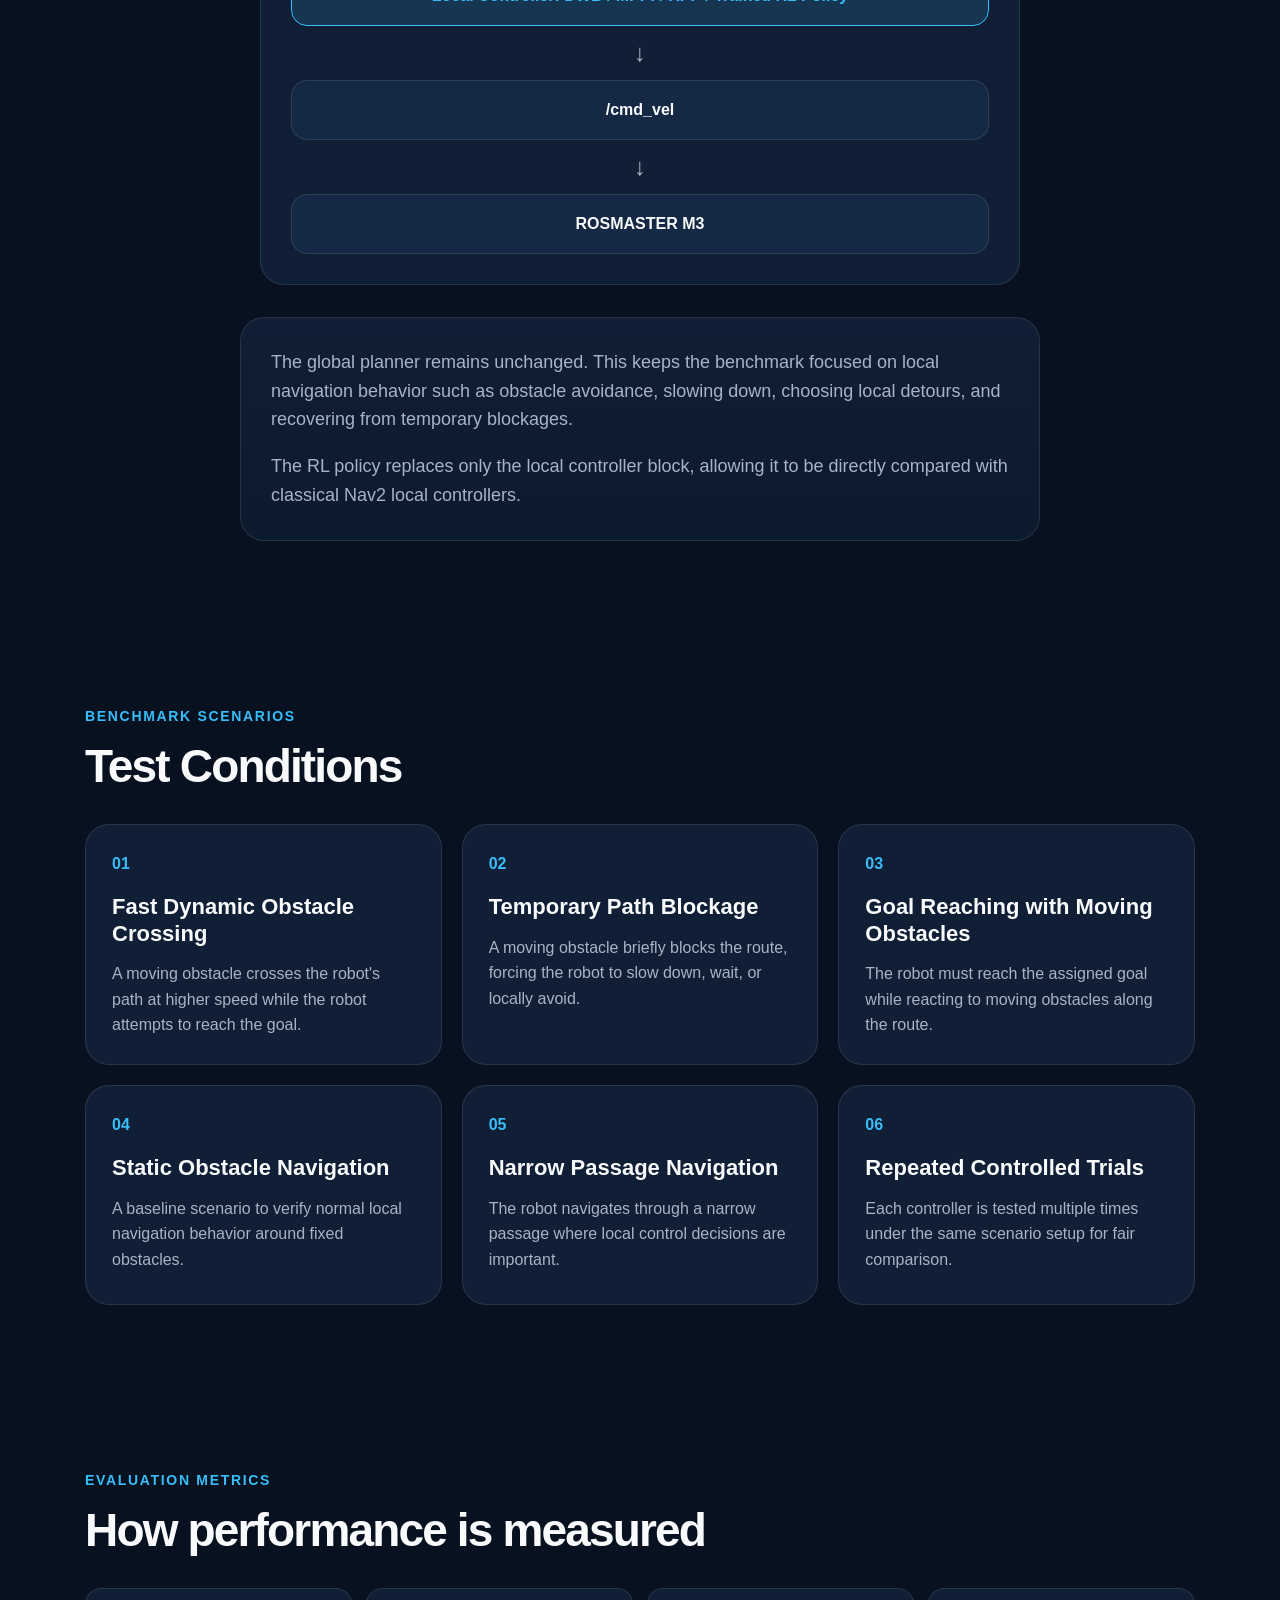
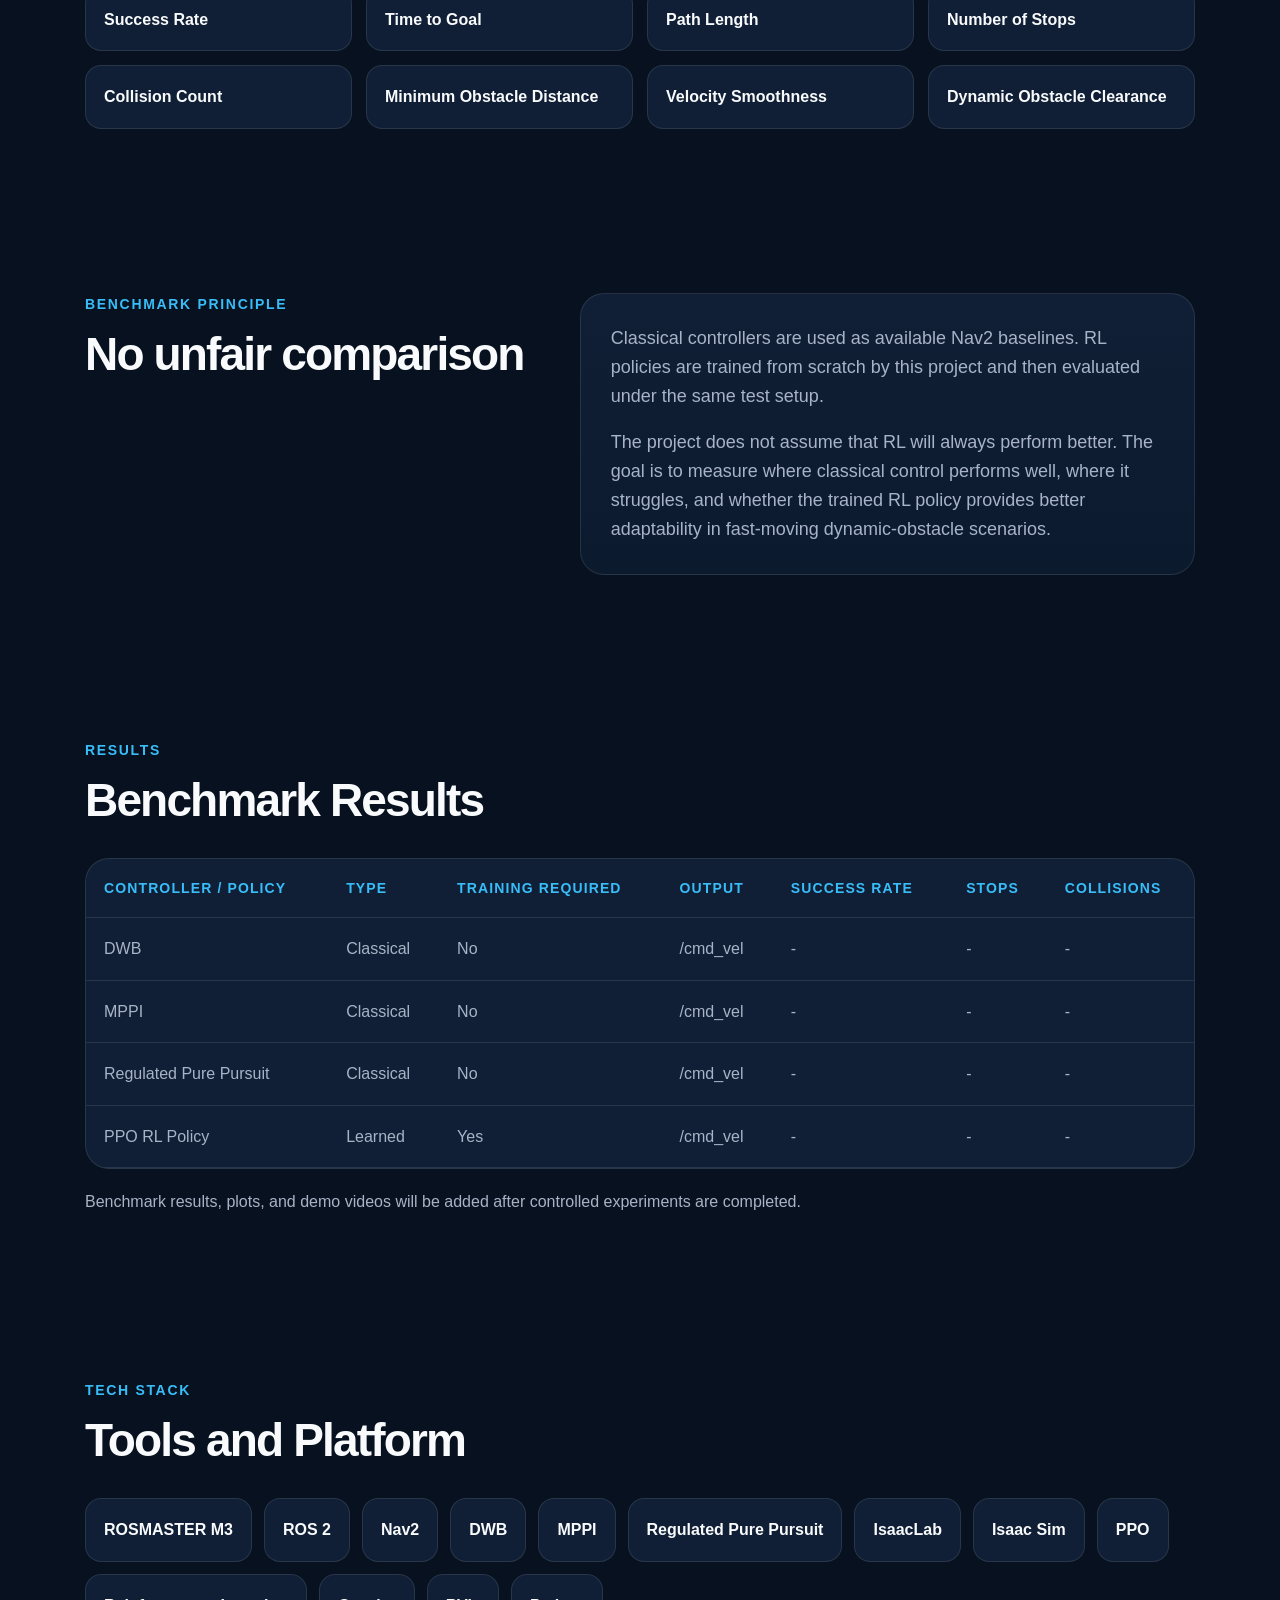
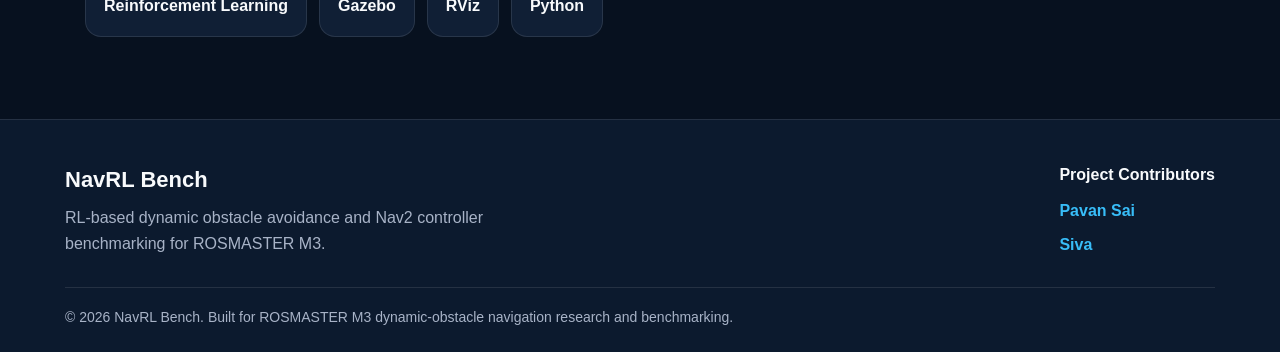
==== commit 151a3c0a: "Merge pull request #1 from Siva2002-baka/siva Siva" ====
--- a/docs/index.html
+++ b/docs/index.html
@@ -3,8 +3,8 @@
 <head>
   <meta charset="UTF-8" />
   <meta name="viewport" content="width=device-width, initial-scale=1.0" />
-  <title>NavRL Bench | RL Training and Nav2 Controller Benchmark</title>
-  <meta name="description" content="NavRL Bench trains RL-based local navigation policies from scratch in IsaacLab / Isaac Sim and benchmarks them against classical Nav2 controllers using TurtleBot3." />
+  <title>NavRL Bench | Dynamic Obstacle Avoidance Benchmark</title>
+  <meta name="description" content="NavRL Bench trains an RL-based local controller for ROSMASTER M3 to reach a given goal while avoiding fast-moving dynamic obstacles, then benchmarks it against classical Nav2 controllers." />
   <link rel="stylesheet" href="style.css" />
 </head>
 <body>
@@ -36,13 +36,15 @@
     </nav>
 
     <section class="hero">
+      <img class="hero-robot-bg" src="assets/m3.jpeg" alt="ROSMASTER M3 robot" />
       <div class="hero-content">
-        <p class="eyebrow">TurtleBot3 · ROS 2 · Nav2 · IsaacLab · Reinforcement Learning</p>
-        <h1>Training RL-Based Local Navigation and Benchmarking Against Nav2 Controllers</h1>
+        <p class="eyebrow">ROSMASTER M3 · ROS 2 · Nav2 · IsaacLab · Reinforcement Learning</p>
+        <h1>RL-Based Dynamic Obstacle Avoidance for ROSMASTER M3 Navigation</h1>
+        <p class="hero-subtitle">Given a goal, the robot should avoid fast-moving obstacles and reach the goal safely.</p>
         <p class="hero-text">
-          NavRL Bench trains reinforcement learning policies from scratch using IsaacLab / Isaac Sim
-          and compares the trained RL local controller against classical Nav2 controllers such as
-          DWB, MPPI, and Regulated Pure Pursuit.
+          NavRL Bench trains a reinforcement-learning-based local controller from scratch in IsaacLab / Isaac Sim
+          and compares the trained policy against classical Nav2 controllers such as
+          DWB, MPPI, and RPP under controlled dynamic-obstacle scenarios.
         </p>
         <div class="hero-actions">
           <a class="btn primary" href="https://github.com/pavansai018/navrl-bench" target="_blank" rel="noopener noreferrer">View On GitHub</a>
@@ -62,13 +64,12 @@
 
       <div class="content-card">
         <p>
-          NavRL Bench is a robotics navigation project that combines reinforcement learning training
-          and Nav2 controller benchmarking.
-        </p>
-        <p>
-          The project trains RL-based local navigation policies from scratch using IsaacLab / Isaac Sim.
-          The trained policies are then integrated into a TurtleBot3 navigation pipeline and compared
-          against classical Nav2 local controllers including DWB, MPPI, and Regulated Pure Pursuit.
+          NavRL Bench is a robotics project focused on goal-directed navigation in dynamic environments.
+        </p>
+        <p>
+          The project trains an RL-based local controller from scratch using IsaacLab / Isaac Sim.
+          The trained policy is then integrated into a ROSMASTER M3 navigation pipeline and compared
+          against classical Nav2 local controllers including DWB, MPPI, and RPP.
         </p>
       </div>
     </section>
@@ -81,13 +82,12 @@
       <div class="content-card">
         <p>
           Classical Nav2 controllers are reliable and widely used for mobile robot navigation.
-          However, in dynamic obstacle scenarios, they can become conservative, stop frequently,
-          or struggle to produce adaptive local avoidance behavior.
-        </p>
-        <p>
-          This project investigates whether reinforcement learning policies trained from scratch
-          can learn more adaptive local navigation behavior and how their performance compares
-          with established Nav2 controllers under the same test conditions.
+          However, when fast-moving obstacles repeatedly cross the robot path, they can become conservative,
+          stop frequently, or struggle to maintain smooth progress toward the goal.
+        </p>
+        <p>
+          This project investigates whether a reinforcement-learning-based local controller trained from scratch
+          can learn more adaptive dynamic-obstacle avoidance behavior while still reaching the assigned goal safely.
         </p>
       </div>
     </section>
@@ -99,15 +99,15 @@
       </div>
 
       <div class="pipeline-box">
-        <div class="pipe-step">TurtleBot3 Robot Model</div>
+        <div class="pipe-step">ROSMASTER M3 Robot Model</div>
         <div class="pipe-arrow">↓</div>
         <div class="pipe-step">IsaacLab / Isaac Sim Training Environment</div>
         <div class="pipe-arrow">↓</div>
-        <div class="pipe-step active">Train RL Policy from Scratch</div>
+        <div class="pipe-step active">Train RL Dynamic Avoidance Policy</div>
         <div class="pipe-arrow">↓</div>
         <div class="pipe-step">Export Trained Policy</div>
         <div class="pipe-arrow">↓</div>
-        <div class="pipe-step">Integrate as Nav2 Local Controller</div>
+        <div class="pipe-step">Integrate into ROS2 / Nav2 Local Control Pipeline</div>
         <div class="pipe-arrow">↓</div>
         <div class="pipe-step">Benchmark Against Classical Nav2 Controllers</div>
         <div class="pipe-arrow">↓</div>
@@ -163,7 +163,7 @@
         <div class="arch-step">Global Path</div><div class="arch-arrow">↓</div>
         <div class="arch-step active">Local Controller: DWB / MPPI / RPP / Trained RL Policy</div><div class="arch-arrow">↓</div>
         <div class="arch-step">/cmd_vel</div><div class="arch-arrow">↓</div>
-        <div class="arch-step">TurtleBot3</div>
+        <div class="arch-step">ROSMASTER M3</div>
       </div>
 
       <div class="content-card narrow">
@@ -179,12 +179,12 @@
       </div>
 
       <div class="grid three">
-        <article class="scenario-card"><span>01</span><h3>Static Obstacle Navigation</h3><p>The robot navigates around fixed obstacles in the environment.</p></article>
-        <article class="scenario-card"><span>02</span><h3>Dynamic Obstacle Crossing</h3><p>A moving obstacle crosses the robot's planned path.</p></article>
-        <article class="scenario-card"><span>03</span><h3>Temporary Path Blockage</h3><p>An obstacle temporarily blocks the path, forcing the robot to wait, slow down, or choose another local motion.</p></article>
-        <article class="scenario-card"><span>04</span><h3>Narrow Passage Navigation</h3><p>The robot navigates through a narrow passage where local control decisions are important.</p></article>
-        <article class="scenario-card"><span>05</span><h3>Cluttered Indoor Navigation</h3><p>The robot navigates in an indoor environment with multiple obstacles and changing local conditions.</p></article>
-        <article class="scenario-card"><span>06</span><h3>Repeated Trials</h3><p>Each controller is tested multiple times under the same scenario setup for fair comparison.</p></article>
+        <article class="scenario-card"><span>01</span><h3>Fast Dynamic Obstacle Crossing</h3><p>A moving obstacle crosses the robot's path at higher speed while the robot attempts to reach the goal.</p></article>
+        <article class="scenario-card"><span>02</span><h3>Temporary Path Blockage</h3><p>A moving obstacle briefly blocks the route, forcing the robot to slow down, wait, or locally avoid.</p></article>
+        <article class="scenario-card"><span>03</span><h3>Goal Reaching with Moving Obstacles</h3><p>The robot must reach the assigned goal while reacting to moving obstacles along the route.</p></article>
+        <article class="scenario-card"><span>04</span><h3>Static Obstacle Navigation</h3><p>A baseline scenario to verify normal local navigation behavior around fixed obstacles.</p></article>
+        <article class="scenario-card"><span>05</span><h3>Narrow Passage Navigation</h3><p>The robot navigates through a narrow passage where local control decisions are important.</p></article>
+        <article class="scenario-card"><span>06</span><h3>Repeated Controlled Trials</h3><p>Each controller is tested multiple times under the same scenario setup for fair comparison.</p></article>
       </div>
     </section>
 
@@ -196,7 +196,7 @@
 
       <div class="metrics-grid">
         <div>Success Rate</div><div>Time to Goal</div><div>Path Length</div><div>Number of Stops</div>
-        <div>Collision Count</div><div>Minimum Obstacle Distance</div><div>Velocity Smoothness</div><div>Recovery Behavior</div>
+        <div>Collision Count</div><div>Minimum Obstacle Distance</div><div>Velocity Smoothness</div><div>Dynamic Obstacle Clearance</div>
       </div>
     </section>
 
@@ -204,7 +204,7 @@
       <div><p class="section-tag">Benchmark Principle</p><h2>No unfair comparison</h2></div>
       <div class="content-card">
         <p>Classical controllers are used as available Nav2 baselines. RL policies are trained from scratch by this project and then evaluated under the same test setup.</p>
-        <p>The project does not assume that RL will always perform better. The goal is to measure where classical control performs well, where it struggles, and whether trained RL policies provide better adaptability in dynamic obstacle scenarios.</p>
+        <p>The project does not assume that RL will always perform better. The goal is to measure where classical control performs well, where it struggles, and whether the trained RL policy provides better adaptability in fast-moving dynamic-obstacle scenarios.</p>
       </div>
     </section>
 
@@ -232,7 +232,7 @@
     <section class="section">
       <div class="section-header"><p class="section-tag">Tech Stack</p><h2>Tools and Platform</h2></div>
       <div class="tech-list">
-        <span>TurtleBot3</span><span>ROS 2</span><span>Nav2</span><span>DWB</span><span>MPPI</span><span>Regulated Pure Pursuit</span><span>IsaacLab</span><span>Isaac Sim</span><span>PPO</span><span>Reinforcement Learning</span><span>Gazebo</span><span>RViz</span><span>Python</span>
+        <span>ROSMASTER M3</span><span>ROS 2</span><span>Nav2</span><span>DWB</span><span>MPPI</span><span>Regulated Pure Pursuit</span><span>IsaacLab</span><span>Isaac Sim</span><span>PPO</span><span>Reinforcement Learning</span><span>Gazebo</span><span>RViz</span><span>Python</span>
       </div>
     </section>
   </main>
@@ -241,7 +241,7 @@
     <div class="footer-inner">
       <div class="footer-brand">
         <h3>NavRL Bench</h3>
-        <p>RL training and Nav2 controller benchmarking for TurtleBot3 dynamic navigation.</p>
+        <p>RL-based dynamic obstacle avoidance and Nav2 controller benchmarking for ROSMASTER M3.</p>
       </div>
 
       <div class="footer-contributors">
@@ -260,7 +260,7 @@
     </div>
 
     <div class="footer-bottom">
-      <p>© 2026 NavRL Bench. Built for robotics navigation research and benchmarking.</p>
+      <p>© 2026 NavRL Bench. Built for ROSMASTER M3 dynamic-obstacle navigation research and benchmarking.</p>
     </div>
   </footer>
 
--- a/docs/style.css
+++ b/docs/style.css
@@ -592,4 +592,76 @@
   .footer-inner {
     flex-direction: column;
   }
+}
+
+/* Hero background robot image */
+.hero {
+  position: relative;
+  overflow: hidden;
+}
+
+.hero-content {
+  position: relative;
+  z-index: 2;
+  max-width: 760px;
+}
+
+.hero-subtitle {
+  max-width: 720px;
+  margin: -12px 0 22px;
+  color: var(--primary);
+  font-size: 22px;
+  font-weight: 700;
+  line-height: 1.35;
+}
+
+.hero-robot-bg {
+  position: absolute;
+  right: 2%;
+  top: 50%;
+  transform: translateY(-50%);
+  width: min(42vw, 520px);
+  height: auto;
+  opacity: 0.18;
+  z-index: 1;
+  pointer-events: none;
+  user-select: none;
+
+  /* IMPORTANT: no blend mode */
+  mix-blend-mode: normal;
+  filter: none;
+
+  border-radius: 28px;
+
+  -webkit-mask-image: linear-gradient(
+    90deg,
+    transparent 0%,
+    black 18%,
+    black 72%,
+    transparent 100%
+  );
+  mask-image: linear-gradient(
+    90deg,
+    transparent 0%,
+    black 18%,
+    black 72%,
+    transparent 100%
+  );
+}
+
+/* remove any overlay that creates white/black box */
+.hero::after {
+  display: none;
+}
+
+@media (max-width: 900px) {
+  .hero-robot-bg {
+    right: -38%;
+    width: 100vw;
+    opacity: 0.10;
+  }
+
+  .hero-subtitle {
+    font-size: 18px;
+  }
 }
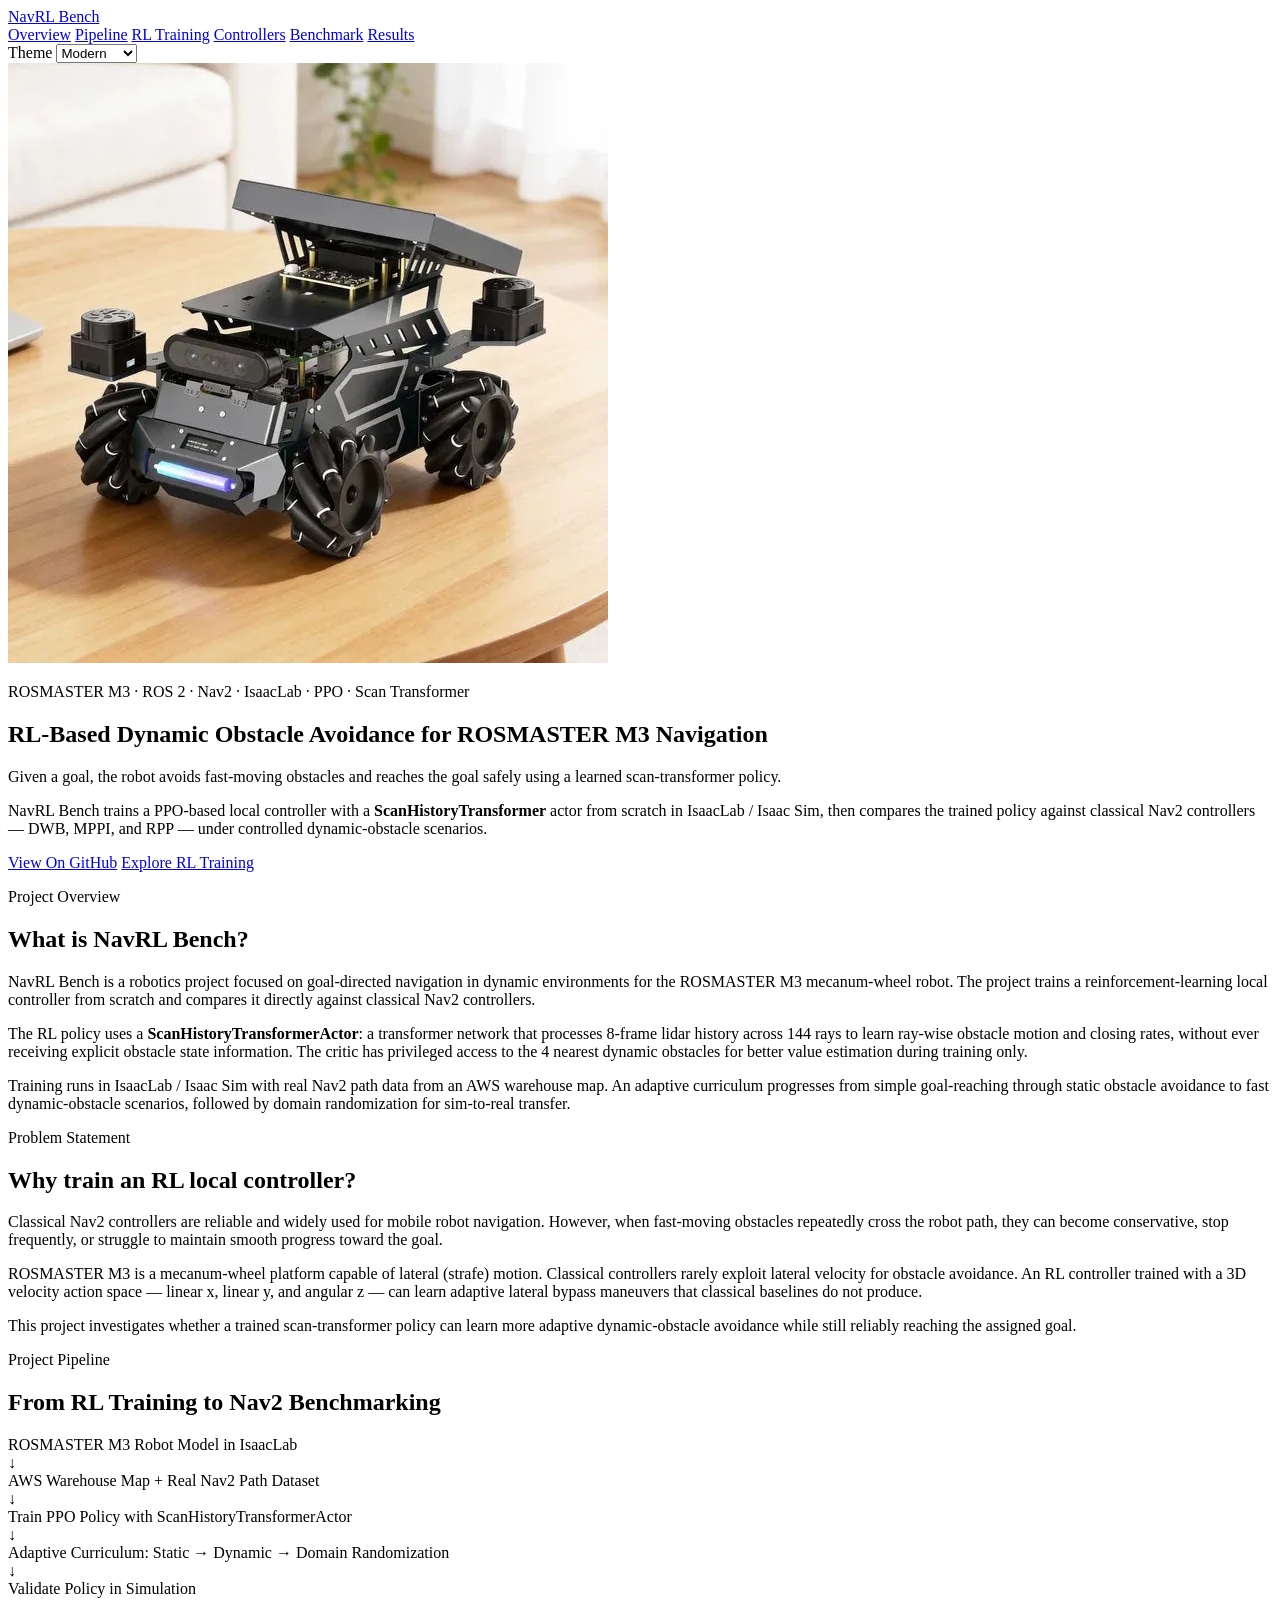
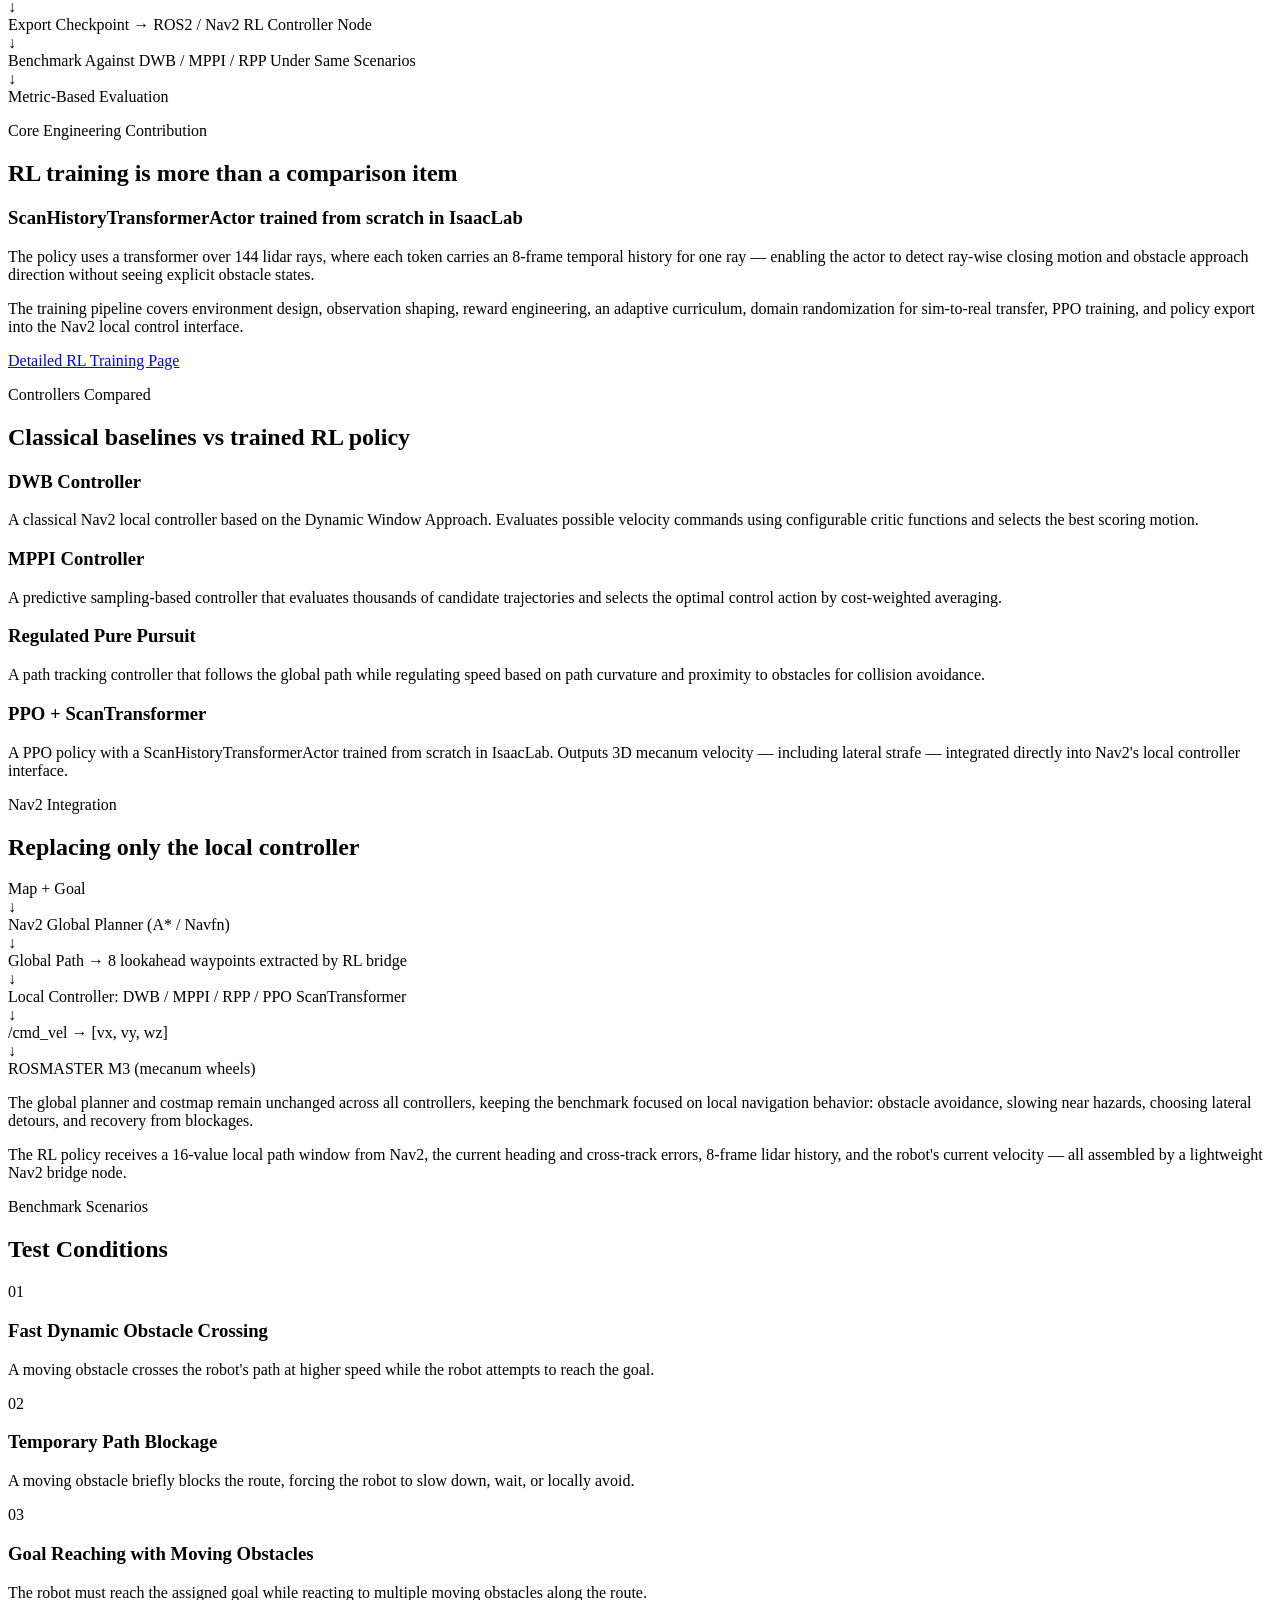
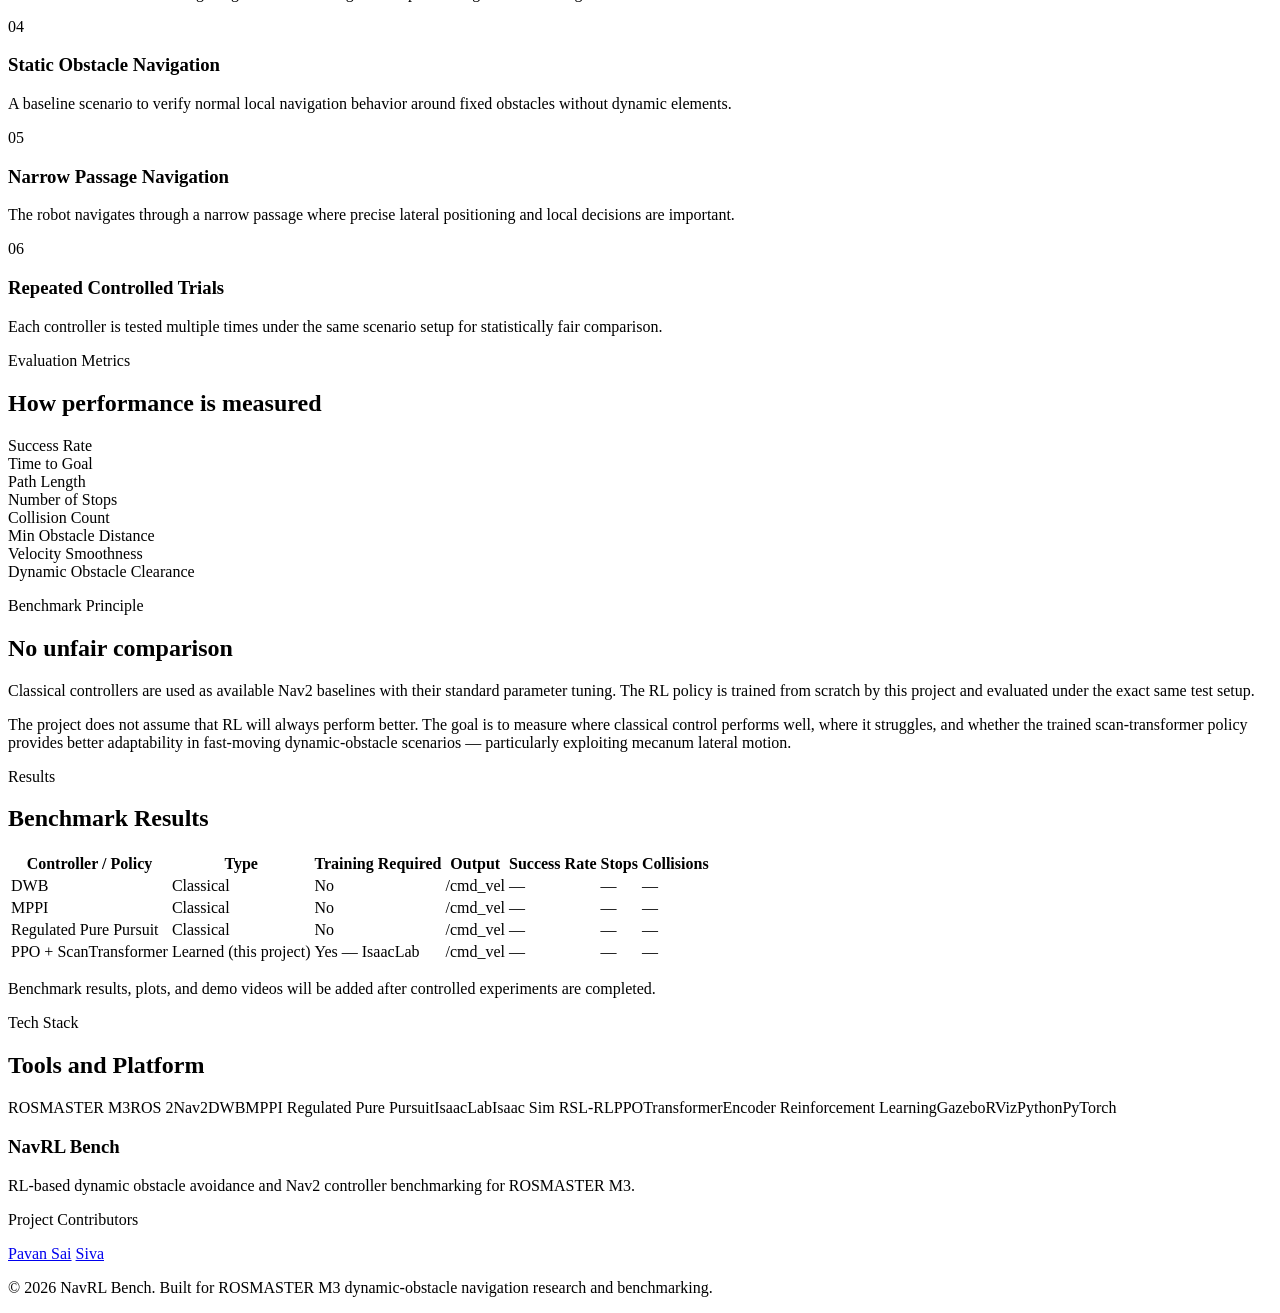
==== commit 4a1b9374: "modified website" ====
--- a/docs/index.html
+++ b/docs/index.html
@@ -4,23 +4,23 @@
   <meta charset="UTF-8" />
   <meta name="viewport" content="width=device-width, initial-scale=1.0" />
   <title>NavRL Bench | Dynamic Obstacle Avoidance Benchmark</title>
-  <meta name="description" content="NavRL Bench trains an RL-based local controller for ROSMASTER M3 to reach a given goal while avoiding fast-moving dynamic obstacles, then benchmarks it against classical Nav2 controllers." />
-  <link rel="stylesheet" href="style.css" />
+  <meta name="description" content="NavRL Bench trains a scan-transformer PPO policy for ROSMASTER M3 to reach a given goal while avoiding fast-moving dynamic obstacles, then benchmarks it against classical Nav2 controllers." />
+  <link rel="stylesheet" href="style_draft.css" />
 </head>
 <body>
 
   <header class="site-header">
     <nav class="navbar">
-      <a class="brand" href="index.html">NavRL Bench</a>
+      <a class="brand" href="index_draft.html">NavRL Bench</a>
 
       <div class="nav-right">
         <div class="nav-links">
-          <a href="index.html#overview">Overview</a>
-          <a href="index.html#pipeline">Pipeline</a>
-          <a href="rl-training.html">RL Training</a>
-          <a href="index.html#controllers">Controllers</a>
-          <a href="index.html#benchmark">Benchmark</a>
-          <a href="index.html#results">Results</a>
+          <a href="index_draft.html#overview">Overview</a>
+          <a href="index_draft.html#pipeline">Pipeline</a>
+          <a href="rl-training_draft.html">RL Training</a>
+          <a href="index_draft.html#controllers">Controllers</a>
+          <a href="index_draft.html#benchmark">Benchmark</a>
+          <a href="index_draft.html#results">Results</a>
         </div>
 
         <label class="theme-control" for="themeSelect">
@@ -38,17 +38,17 @@
     <section class="hero">
       <img class="hero-robot-bg" src="assets/m3.jpeg" alt="ROSMASTER M3 robot" />
       <div class="hero-content">
-        <p class="eyebrow">ROSMASTER M3 · ROS 2 · Nav2 · IsaacLab · Reinforcement Learning</p>
+        <p class="eyebrow">ROSMASTER M3 · ROS 2 · Nav2 · IsaacLab · PPO · Scan Transformer</p>
         <h1>RL-Based Dynamic Obstacle Avoidance for ROSMASTER M3 Navigation</h1>
-        <p class="hero-subtitle">Given a goal, the robot should avoid fast-moving obstacles and reach the goal safely.</p>
+        <p class="hero-subtitle">Given a goal, the robot avoids fast-moving obstacles and reaches the goal safely using a learned scan-transformer policy.</p>
         <p class="hero-text">
-          NavRL Bench trains a reinforcement-learning-based local controller from scratch in IsaacLab / Isaac Sim
-          and compares the trained policy against classical Nav2 controllers such as
-          DWB, MPPI, and RPP under controlled dynamic-obstacle scenarios.
+          NavRL Bench trains a PPO-based local controller with a <strong>ScanHistoryTransformer</strong> actor from scratch in
+          IsaacLab / Isaac Sim, then compares the trained policy against
+          classical Nav2 controllers — DWB, MPPI, and RPP — under controlled dynamic-obstacle scenarios.
         </p>
         <div class="hero-actions">
           <a class="btn primary" href="https://github.com/pavansai018/navrl-bench" target="_blank" rel="noopener noreferrer">View On GitHub</a>
-          <a class="btn secondary" href="rl-training.html">Explore RL Training</a>
+          <a class="btn secondary" href="rl-training_draft.html">Explore RL Training</a>
         </div>
       </div>
     </section>
@@ -56,6 +56,7 @@
 
   <main>
 
+    <!-- OVERVIEW -->
     <section id="overview" class="section">
       <div class="section-header">
         <p class="section-tag">Project Overview</p>
@@ -64,16 +65,23 @@
 
       <div class="content-card">
         <p>
-          NavRL Bench is a robotics project focused on goal-directed navigation in dynamic environments.
-        </p>
-        <p>
-          The project trains an RL-based local controller from scratch using IsaacLab / Isaac Sim.
-          The trained policy is then integrated into a ROSMASTER M3 navigation pipeline and compared
-          against classical Nav2 local controllers including DWB, MPPI, and RPP.
-        </p>
-      </div>
-    </section>
-
+          NavRL Bench is a robotics project focused on goal-directed navigation in dynamic environments for the ROSMASTER M3 mecanum-wheel robot.
+          The project trains a reinforcement-learning local controller from scratch and compares it directly against classical Nav2 controllers.
+        </p>
+        <p>
+          The RL policy uses a <strong>ScanHistoryTransformerActor</strong>: a transformer network that processes 8-frame lidar history
+          across 144 rays to learn ray-wise obstacle motion and closing rates, without ever receiving explicit obstacle state information.
+          The critic has privileged access to the 4 nearest dynamic obstacles for better value estimation during training only.
+        </p>
+        <p>
+          Training runs in IsaacLab / Isaac Sim with real Nav2 path data from an AWS warehouse map.
+          An adaptive curriculum progresses from simple goal-reaching through static obstacle avoidance to fast dynamic-obstacle scenarios,
+          followed by domain randomization for sim-to-real transfer.
+        </p>
+      </div>
+    </section>
+
+    <!-- PROBLEM STATEMENT -->
     <section class="section two-column">
       <div>
         <p class="section-tag">Problem Statement</p>
@@ -86,12 +94,19 @@
           stop frequently, or struggle to maintain smooth progress toward the goal.
         </p>
         <p>
-          This project investigates whether a reinforcement-learning-based local controller trained from scratch
-          can learn more adaptive dynamic-obstacle avoidance behavior while still reaching the assigned goal safely.
-        </p>
-      </div>
-    </section>
-
+          ROSMASTER M3 is a mecanum-wheel platform capable of lateral (strafe) motion.
+          Classical controllers rarely exploit lateral velocity for obstacle avoidance.
+          An RL controller trained with a 3D velocity action space — linear x, linear y, and angular z — can
+          learn adaptive lateral bypass maneuvers that classical baselines do not produce.
+        </p>
+        <p>
+          This project investigates whether a trained scan-transformer policy can learn more adaptive
+          dynamic-obstacle avoidance while still reliably reaching the assigned goal.
+        </p>
+      </div>
+    </section>
+
+    <!-- PIPELINE -->
     <section id="pipeline" class="section">
       <div class="section-header">
         <p class="section-tag">Project Pipeline</p>
@@ -99,44 +114,50 @@
       </div>
 
       <div class="pipeline-box">
-        <div class="pipe-step">ROSMASTER M3 Robot Model</div>
-        <div class="pipe-arrow">↓</div>
-        <div class="pipe-step">IsaacLab / Isaac Sim Training Environment</div>
-        <div class="pipe-arrow">↓</div>
-        <div class="pipe-step active">Train RL Dynamic Avoidance Policy</div>
-        <div class="pipe-arrow">↓</div>
-        <div class="pipe-step">Export Trained Policy</div>
-        <div class="pipe-arrow">↓</div>
-        <div class="pipe-step">Integrate into ROS2 / Nav2 Local Control Pipeline</div>
-        <div class="pipe-arrow">↓</div>
-        <div class="pipe-step">Benchmark Against Classical Nav2 Controllers</div>
+        <div class="pipe-step">ROSMASTER M3 Robot Model in IsaacLab</div>
+        <div class="pipe-arrow">↓</div>
+        <div class="pipe-step">AWS Warehouse Map + Real Nav2 Path Dataset</div>
+        <div class="pipe-arrow">↓</div>
+        <div class="pipe-step active">Train PPO Policy with ScanHistoryTransformerActor</div>
+        <div class="pipe-arrow">↓</div>
+        <div class="pipe-step">Adaptive Curriculum: Static → Dynamic → Domain Randomization</div>
+        <div class="pipe-arrow">↓</div>
+        <div class="pipe-step">Validate Policy in Simulation</div>
+        <div class="pipe-arrow">↓</div>
+        <div class="pipe-step">Export Checkpoint → ROS2 / Nav2 RL Controller Node</div>
+        <div class="pipe-arrow">↓</div>
+        <div class="pipe-step">Benchmark Against DWB / MPPI / RPP Under Same Scenarios</div>
         <div class="pipe-arrow">↓</div>
         <div class="pipe-step">Metric-Based Evaluation</div>
       </div>
     </section>
 
+    <!-- RL TRAINING FEATURE -->
     <section id="training" class="section">
       <div class="section-header">
-        <p class="section-tag">Dedicated RL Training Work</p>
-        <h2>RL training is a core contribution, not just a comparison item</h2>
+        <p class="section-tag">Core Engineering Contribution</p>
+        <h2>RL training is more than a comparison item</h2>
       </div>
 
       <div class="feature-card">
         <div>
-          <h3>Training policies from scratch in IsaacLab / Isaac Sim</h3>
+          <h3>ScanHistoryTransformerActor trained from scratch in IsaacLab</h3>
           <p>
-            The RL part of this project includes environment design, observation design, action design,
-            reward shaping, PPO training, policy export, and deployment into the Nav2 local control pipeline.
+            The policy uses a transformer over 144 lidar rays, where each token carries an 8-frame temporal history
+            for one ray — enabling the actor to detect ray-wise closing motion and obstacle approach direction
+            without seeing explicit obstacle states.
           </p>
           <p>
-            A separate training page documents this pipeline clearly so the project does not look like
-            only a comparison between existing controllers.
+            The training pipeline covers environment design, observation shaping, reward engineering,
+            an adaptive curriculum, domain randomization for sim-to-real transfer, PPO training, and policy export
+            into the Nav2 local control interface.
           </p>
         </div>
-        <a class="btn primary" href="rl-training.html">More on RL Training</a>
-      </div>
-    </section>
-
+        <a class="btn primary" href="rl-training_draft.html">Detailed RL Training Page</a>
+      </div>
+    </section>
+
+    <!-- CONTROLLERS -->
     <section id="controllers" class="section">
       <div class="section-header">
         <p class="section-tag">Controllers Compared</p>
@@ -144,13 +165,26 @@
       </div>
 
       <div class="grid four">
-        <article class="controller-card"><h3>DWB Controller</h3><p>A classical Nav2 local controller based on the Dynamic Window Approach. It generates velocity commands by evaluating possible robot motions using critic functions.</p></article>
-        <article class="controller-card"><h3>MPPI Controller</h3><p>A predictive sampling-based controller that evaluates multiple candidate trajectories and selects the best control action based on cost.</p></article>
-        <article class="controller-card"><h3>Regulated Pure Pursuit</h3><p>A path tracking controller that follows the global path while regulating speed based on curvature and collision constraints.</p></article>
-        <article class="controller-card highlight"><h3>Trained RL Policy</h3><p>A reinforcement learning based local controller trained from scratch in IsaacLab / Isaac Sim and integrated into the navigation pipeline.</p></article>
-      </div>
-    </section>
-
+        <article class="controller-card">
+          <h3>DWB Controller</h3>
+          <p>A classical Nav2 local controller based on the Dynamic Window Approach. Evaluates possible velocity commands using configurable critic functions and selects the best scoring motion.</p>
+        </article>
+        <article class="controller-card">
+          <h3>MPPI Controller</h3>
+          <p>A predictive sampling-based controller that evaluates thousands of candidate trajectories and selects the optimal control action by cost-weighted averaging.</p>
+        </article>
+        <article class="controller-card">
+          <h3>Regulated Pure Pursuit</h3>
+          <p>A path tracking controller that follows the global path while regulating speed based on path curvature and proximity to obstacles for collision avoidance.</p>
+        </article>
+        <article class="controller-card highlight">
+          <h3>PPO + ScanTransformer</h3>
+          <p>A PPO policy with a ScanHistoryTransformerActor trained from scratch in IsaacLab. Outputs 3D mecanum velocity — including lateral strafe — integrated directly into Nav2's local controller interface.</p>
+        </article>
+      </div>
+    </section>
+
+    <!-- NAV2 INTEGRATION -->
     <section class="section">
       <div class="section-header">
         <p class="section-tag">Nav2 Integration</p>
@@ -159,19 +193,20 @@
 
       <div class="architecture-box">
         <div class="arch-step">Map + Goal</div><div class="arch-arrow">↓</div>
-        <div class="arch-step">Nav2 Global Planner</div><div class="arch-arrow">↓</div>
-        <div class="arch-step">Global Path</div><div class="arch-arrow">↓</div>
-        <div class="arch-step active">Local Controller: DWB / MPPI / RPP / Trained RL Policy</div><div class="arch-arrow">↓</div>
-        <div class="arch-step">/cmd_vel</div><div class="arch-arrow">↓</div>
-        <div class="arch-step">ROSMASTER M3</div>
+        <div class="arch-step">Nav2 Global Planner (A* / Navfn)</div><div class="arch-arrow">↓</div>
+        <div class="arch-step">Global Path → 8 lookahead waypoints extracted by RL bridge</div><div class="arch-arrow">↓</div>
+        <div class="arch-step active">Local Controller: DWB / MPPI / RPP / PPO ScanTransformer</div><div class="arch-arrow">↓</div>
+        <div class="arch-step">/cmd_vel → [vx, vy, wz]</div><div class="arch-arrow">↓</div>
+        <div class="arch-step">ROSMASTER M3 (mecanum wheels)</div>
       </div>
 
       <div class="content-card narrow">
-        <p>The global planner remains unchanged. This keeps the benchmark focused on local navigation behavior such as obstacle avoidance, slowing down, choosing local detours, and recovering from temporary blockages.</p>
-        <p>The RL policy replaces only the local controller block, allowing it to be directly compared with classical Nav2 local controllers.</p>
-      </div>
-    </section>
-
+        <p>The global planner and costmap remain unchanged across all controllers, keeping the benchmark focused on local navigation behavior: obstacle avoidance, slowing near hazards, choosing lateral detours, and recovery from blockages.</p>
+        <p>The RL policy receives a 16-value local path window from Nav2, the current heading and cross-track errors, 8-frame lidar history, and the robot's current velocity — all assembled by a lightweight Nav2 bridge node.</p>
+      </div>
+    </section>
+
+    <!-- BENCHMARK SCENARIOS -->
     <section id="benchmark" class="section">
       <div class="section-header">
         <p class="section-tag">Benchmark Scenarios</p>
@@ -181,13 +216,14 @@
       <div class="grid three">
         <article class="scenario-card"><span>01</span><h3>Fast Dynamic Obstacle Crossing</h3><p>A moving obstacle crosses the robot's path at higher speed while the robot attempts to reach the goal.</p></article>
         <article class="scenario-card"><span>02</span><h3>Temporary Path Blockage</h3><p>A moving obstacle briefly blocks the route, forcing the robot to slow down, wait, or locally avoid.</p></article>
-        <article class="scenario-card"><span>03</span><h3>Goal Reaching with Moving Obstacles</h3><p>The robot must reach the assigned goal while reacting to moving obstacles along the route.</p></article>
-        <article class="scenario-card"><span>04</span><h3>Static Obstacle Navigation</h3><p>A baseline scenario to verify normal local navigation behavior around fixed obstacles.</p></article>
-        <article class="scenario-card"><span>05</span><h3>Narrow Passage Navigation</h3><p>The robot navigates through a narrow passage where local control decisions are important.</p></article>
-        <article class="scenario-card"><span>06</span><h3>Repeated Controlled Trials</h3><p>Each controller is tested multiple times under the same scenario setup for fair comparison.</p></article>
-      </div>
-    </section>
-
+        <article class="scenario-card"><span>03</span><h3>Goal Reaching with Moving Obstacles</h3><p>The robot must reach the assigned goal while reacting to multiple moving obstacles along the route.</p></article>
+        <article class="scenario-card"><span>04</span><h3>Static Obstacle Navigation</h3><p>A baseline scenario to verify normal local navigation behavior around fixed obstacles without dynamic elements.</p></article>
+        <article class="scenario-card"><span>05</span><h3>Narrow Passage Navigation</h3><p>The robot navigates through a narrow passage where precise lateral positioning and local decisions are important.</p></article>
+        <article class="scenario-card"><span>06</span><h3>Repeated Controlled Trials</h3><p>Each controller is tested multiple times under the same scenario setup for statistically fair comparison.</p></article>
+      </div>
+    </section>
+
+    <!-- METRICS -->
     <section id="metrics" class="section">
       <div class="section-header">
         <p class="section-tag">Evaluation Metrics</p>
@@ -196,18 +232,20 @@
 
       <div class="metrics-grid">
         <div>Success Rate</div><div>Time to Goal</div><div>Path Length</div><div>Number of Stops</div>
-        <div>Collision Count</div><div>Minimum Obstacle Distance</div><div>Velocity Smoothness</div><div>Dynamic Obstacle Clearance</div>
-      </div>
-    </section>
-
+        <div>Collision Count</div><div>Min Obstacle Distance</div><div>Velocity Smoothness</div><div>Dynamic Obstacle Clearance</div>
+      </div>
+    </section>
+
+    <!-- BENCHMARK PRINCIPLE -->
     <section class="section two-column">
       <div><p class="section-tag">Benchmark Principle</p><h2>No unfair comparison</h2></div>
       <div class="content-card">
-        <p>Classical controllers are used as available Nav2 baselines. RL policies are trained from scratch by this project and then evaluated under the same test setup.</p>
-        <p>The project does not assume that RL will always perform better. The goal is to measure where classical control performs well, where it struggles, and whether the trained RL policy provides better adaptability in fast-moving dynamic-obstacle scenarios.</p>
-      </div>
-    </section>
-
+        <p>Classical controllers are used as available Nav2 baselines with their standard parameter tuning. The RL policy is trained from scratch by this project and evaluated under the exact same test setup.</p>
+        <p>The project does not assume that RL will always perform better. The goal is to measure where classical control performs well, where it struggles, and whether the trained scan-transformer policy provides better adaptability in fast-moving dynamic-obstacle scenarios — particularly exploiting mecanum lateral motion.</p>
+      </div>
+    </section>
+
+    <!-- RESULTS -->
     <section id="results" class="section">
       <div class="section-header">
         <p class="section-tag">Results</p>
@@ -216,12 +254,22 @@
 
       <div class="table-wrap">
         <table>
-          <thead><tr><th>Controller / Policy</th><th>Type</th><th>Training Required</th><th>Output</th><th>Success Rate</th><th>Stops</th><th>Collisions</th></tr></thead>
+          <thead>
+            <tr>
+              <th>Controller / Policy</th>
+              <th>Type</th>
+              <th>Training Required</th>
+              <th>Output</th>
+              <th>Success Rate</th>
+              <th>Stops</th>
+              <th>Collisions</th>
+            </tr>
+          </thead>
           <tbody>
-            <tr><td>DWB</td><td>Classical</td><td>No</td><td>/cmd_vel</td><td>-</td><td>-</td><td>-</td></tr>
-            <tr><td>MPPI</td><td>Classical</td><td>No</td><td>/cmd_vel</td><td>-</td><td>-</td><td>-</td></tr>
-            <tr><td>Regulated Pure Pursuit</td><td>Classical</td><td>No</td><td>/cmd_vel</td><td>-</td><td>-</td><td>-</td></tr>
-            <tr><td>PPO RL Policy</td><td>Learned</td><td>Yes</td><td>/cmd_vel</td><td>-</td><td>-</td><td>-</td></tr>
+            <tr><td>DWB</td><td>Classical</td><td>No</td><td>/cmd_vel</td><td>—</td><td>—</td><td>—</td></tr>
+            <tr><td>MPPI</td><td>Classical</td><td>No</td><td>/cmd_vel</td><td>—</td><td>—</td><td>—</td></tr>
+            <tr><td>Regulated Pure Pursuit</td><td>Classical</td><td>No</td><td>/cmd_vel</td><td>—</td><td>—</td><td>—</td></tr>
+            <tr><td>PPO + ScanTransformer</td><td>Learned (this project)</td><td>Yes — IsaacLab</td><td>/cmd_vel</td><td>—</td><td>—</td><td>—</td></tr>
           </tbody>
         </table>
       </div>
@@ -229,12 +277,17 @@
       <p class="note">Benchmark results, plots, and demo videos will be added after controlled experiments are completed.</p>
     </section>
 
+    <!-- TECH STACK -->
     <section class="section">
       <div class="section-header"><p class="section-tag">Tech Stack</p><h2>Tools and Platform</h2></div>
       <div class="tech-list">
-        <span>ROSMASTER M3</span><span>ROS 2</span><span>Nav2</span><span>DWB</span><span>MPPI</span><span>Regulated Pure Pursuit</span><span>IsaacLab</span><span>Isaac Sim</span><span>PPO</span><span>Reinforcement Learning</span><span>Gazebo</span><span>RViz</span><span>Python</span>
-      </div>
-    </section>
+        <span>ROSMASTER M3</span><span>ROS 2</span><span>Nav2</span><span>DWB</span><span>MPPI</span>
+        <span>Regulated Pure Pursuit</span><span>IsaacLab</span><span>Isaac Sim</span>
+        <span>RSL-RL</span><span>PPO</span><span>TransformerEncoder</span>
+        <span>Reinforcement Learning</span><span>Gazebo</span><span>RViz</span><span>Python</span><span>PyTorch</span>
+      </div>
+    </section>
+
   </main>
 
   <footer class="footer">
@@ -246,15 +299,9 @@
 
       <div class="footer-contributors">
         <p class="footer-title">Project Contributors</p>
-
         <div class="contributor-list">
-          <a href="https://www.linkedin.com/in/pavansai18/" target="_blank" rel="noopener noreferrer">
-            Pavan Sai
-          </a>
-
-          <a href="https://www.linkedin.com/in/sivaalamkaram2002/" target="_blank" rel="noopener noreferrer">
-            Siva
-          </a>
+          <a href="https://www.linkedin.com/in/pavansai18/" target="_blank" rel="noopener noreferrer">Pavan Sai</a>
+          <a href="https://www.linkedin.com/in/sivaalamkaram2002/" target="_blank" rel="noopener noreferrer">Siva</a>
         </div>
       </div>
     </div>
@@ -266,4 +313,4 @@
 
   <script src="script.js"></script>
 </body>
-</html>+</html>
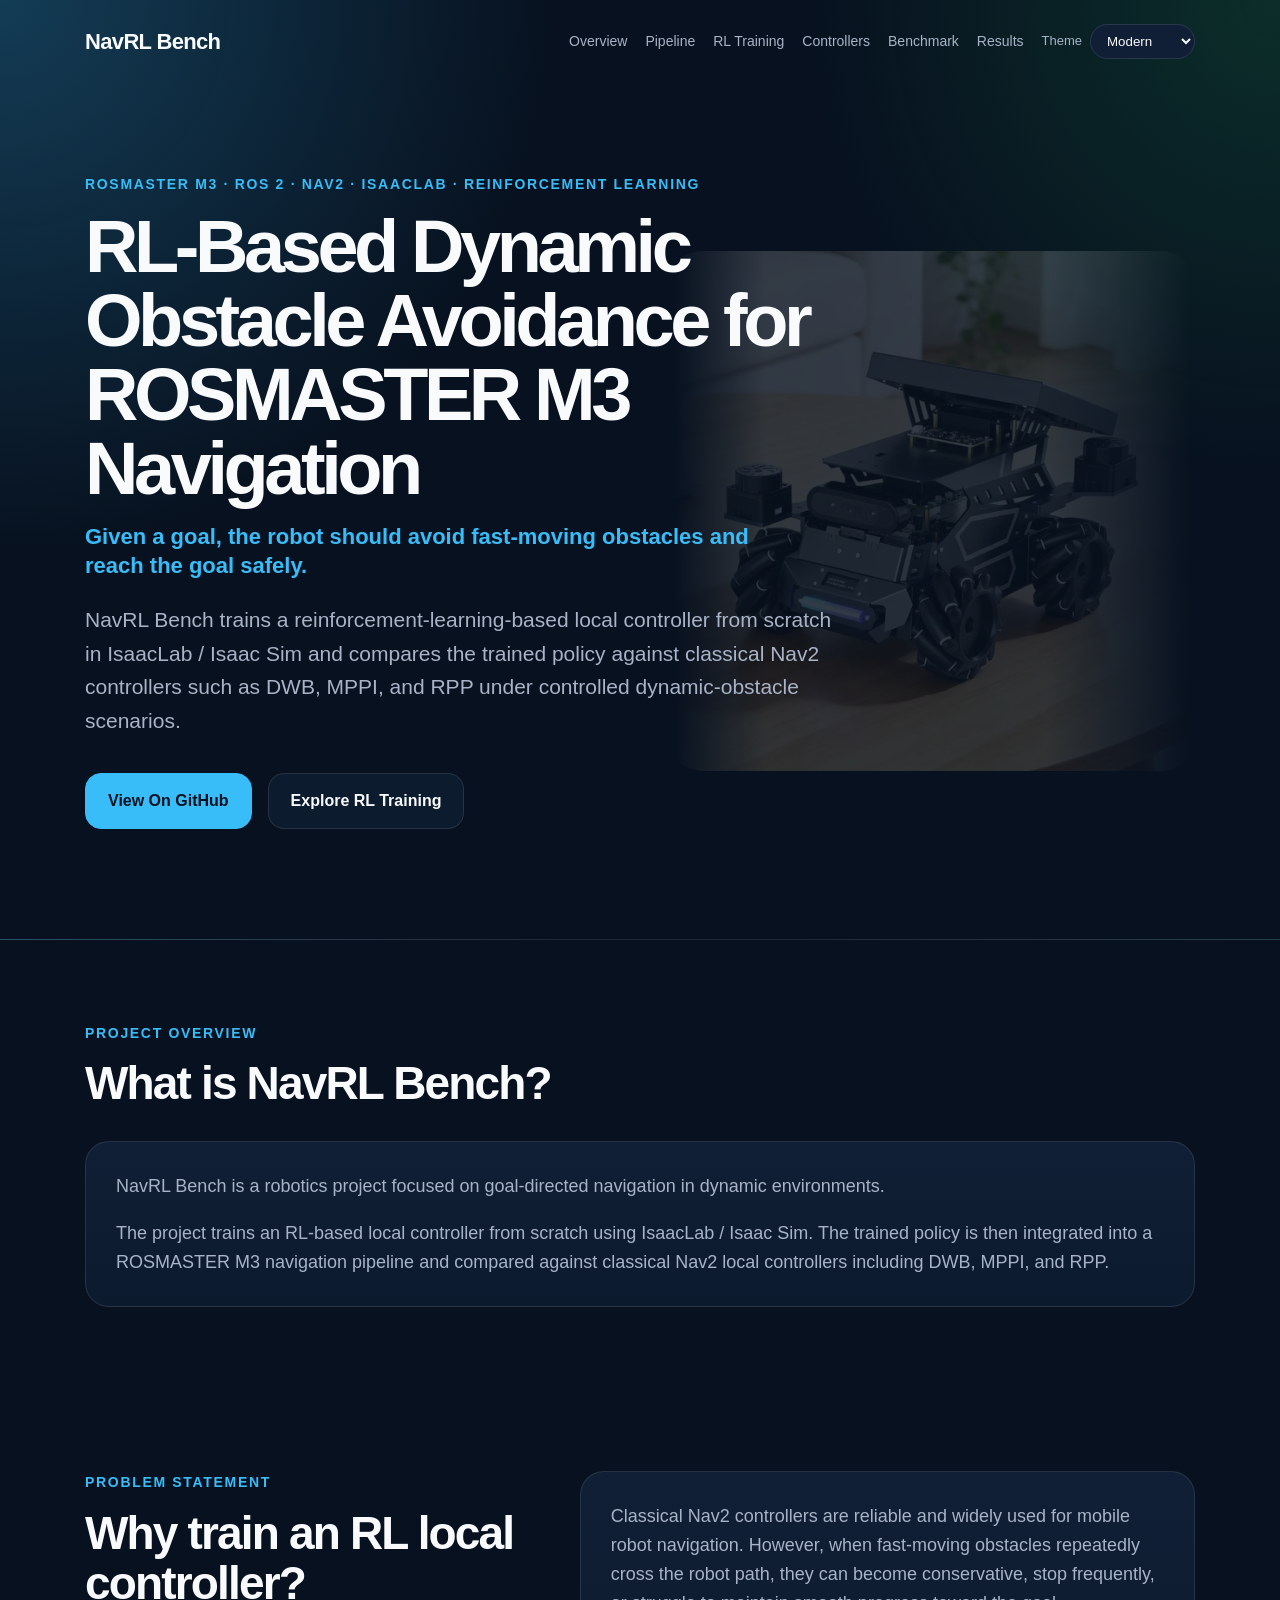
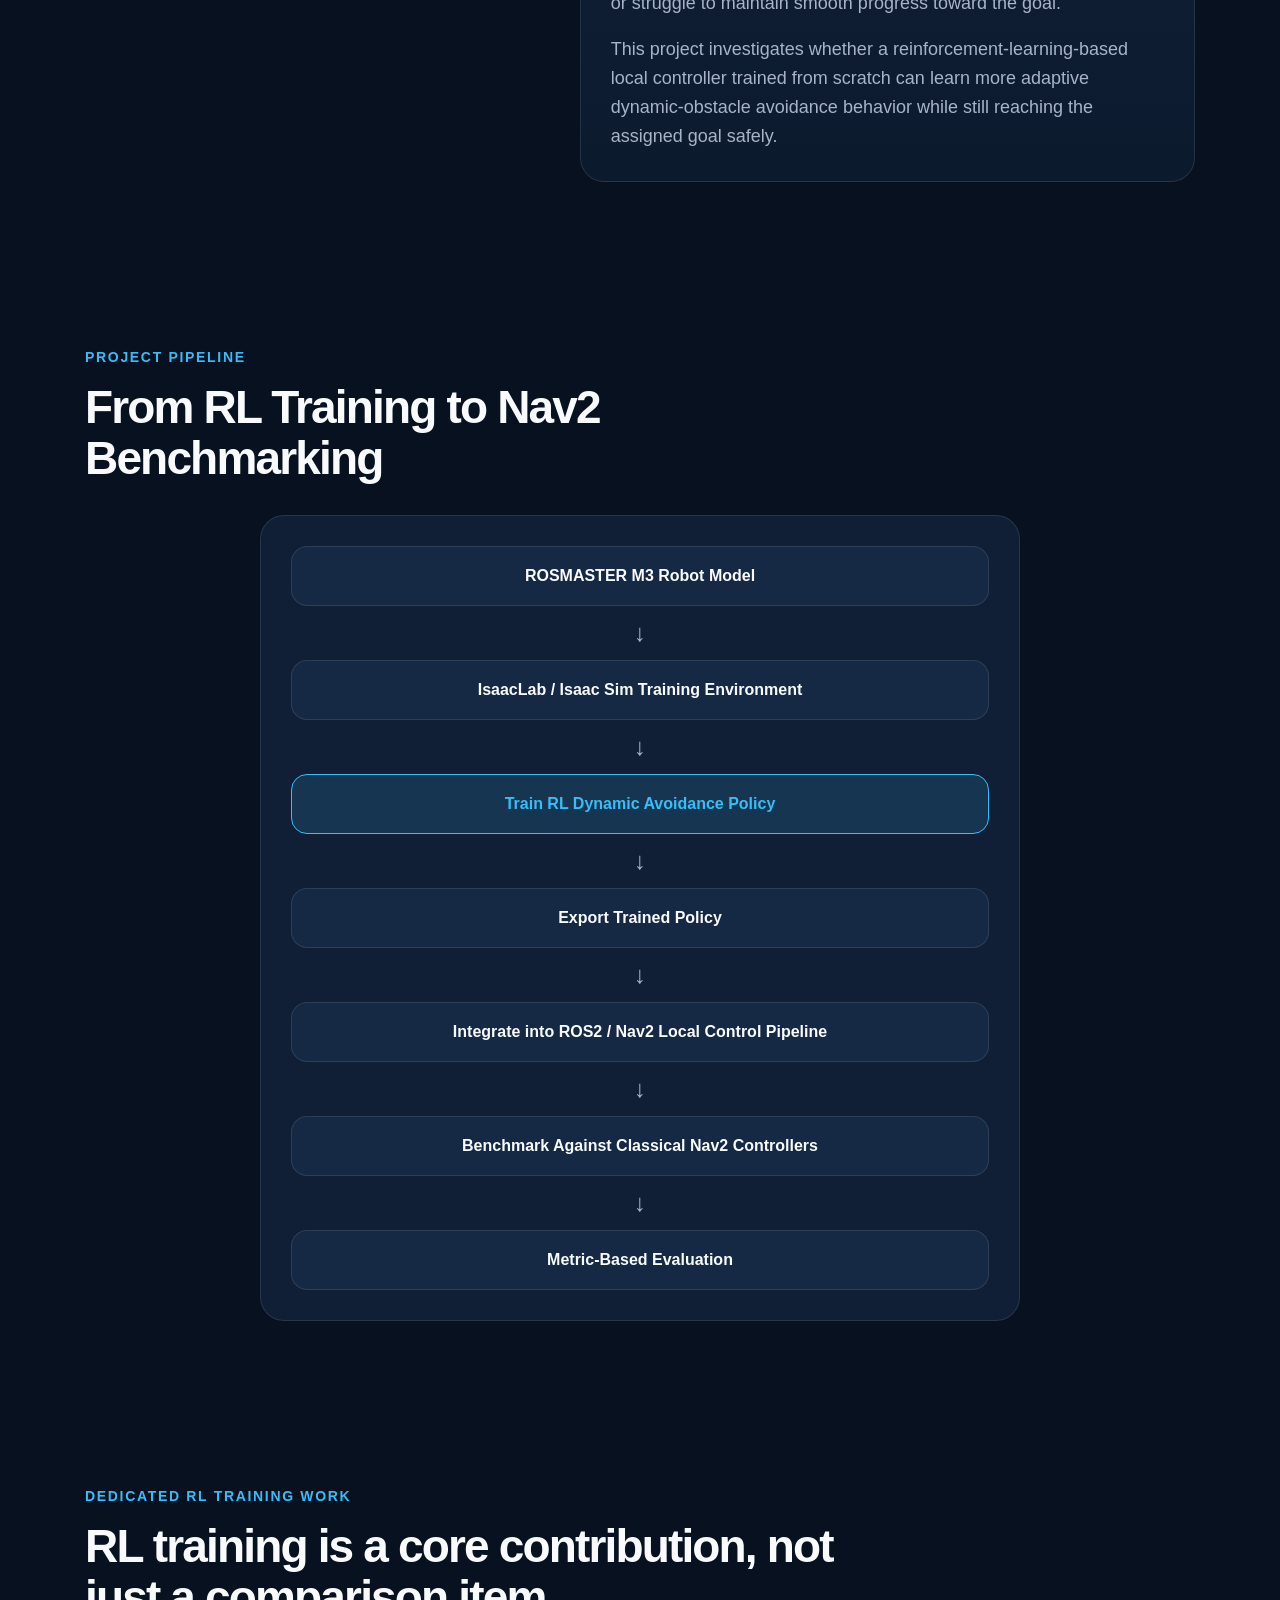
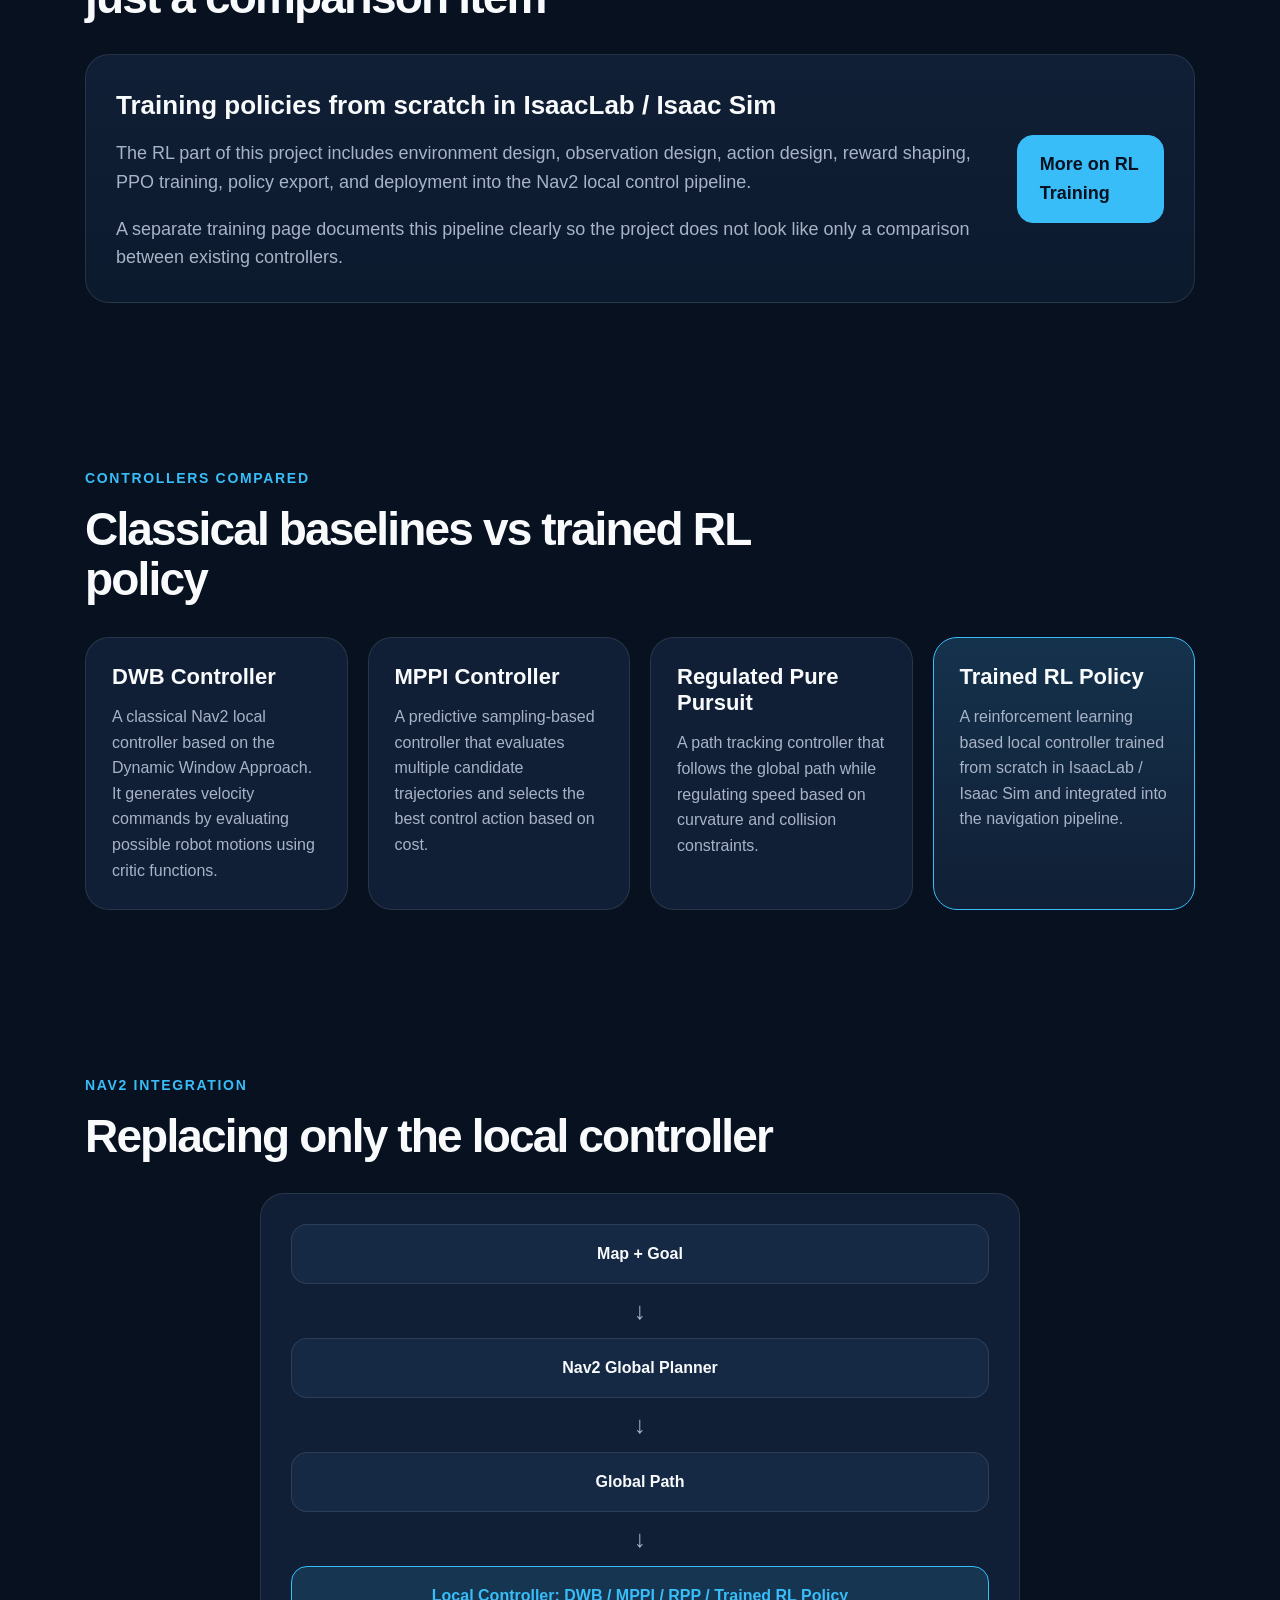
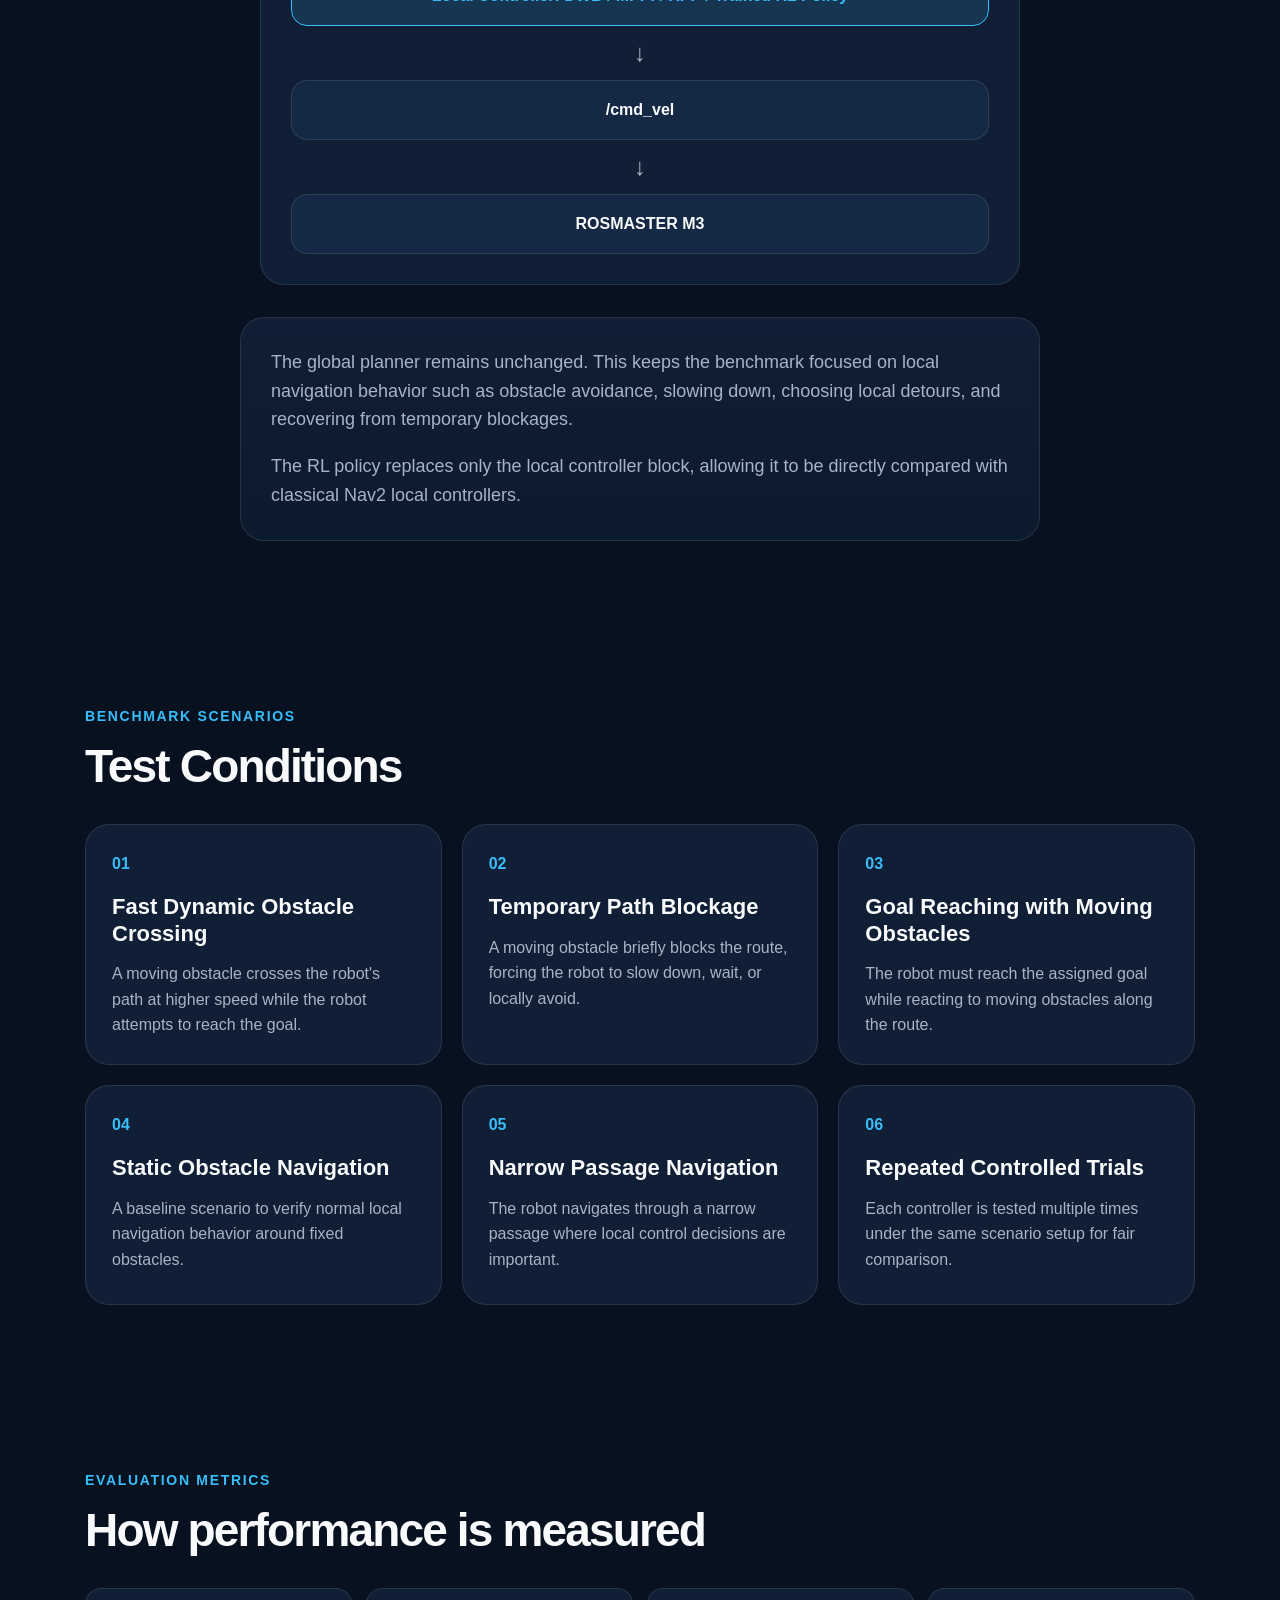
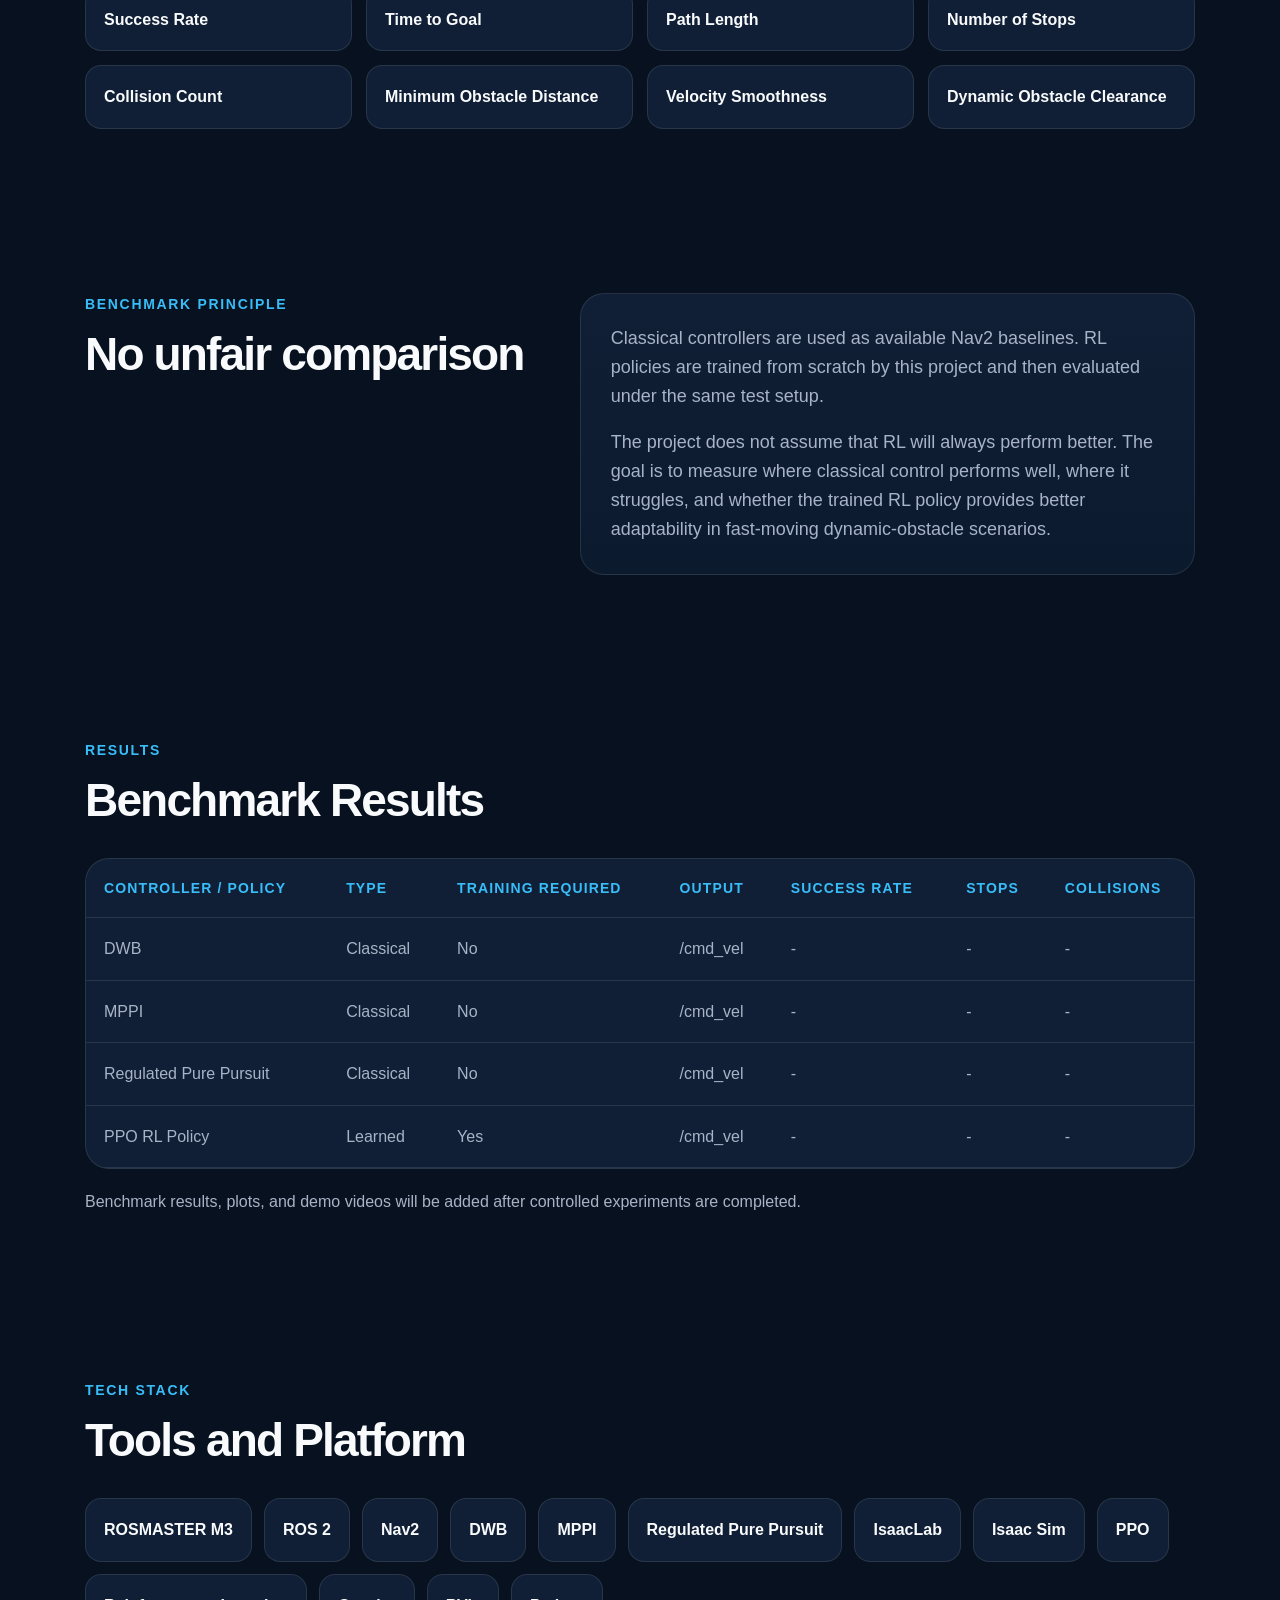
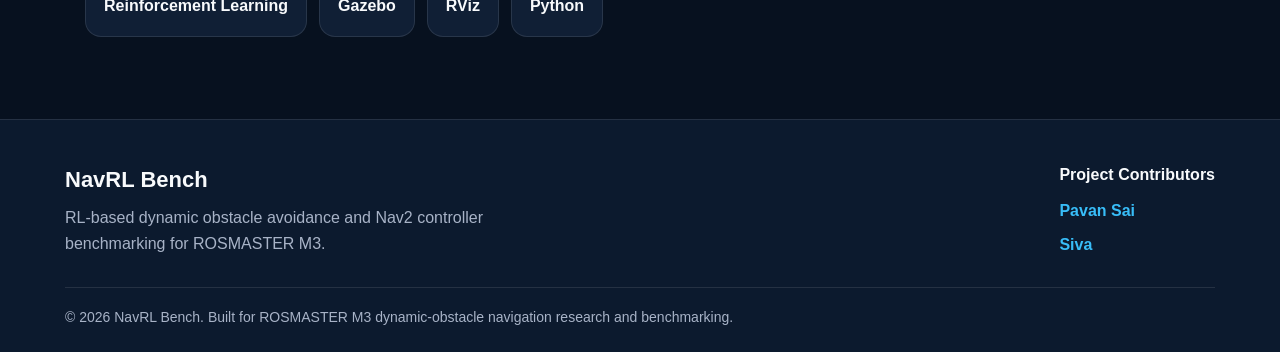
==== commit 30fc8804: "added website" ====
--- a/docs/index.html
+++ b/docs/index.html
@@ -4,23 +4,23 @@
   <meta charset="UTF-8" />
   <meta name="viewport" content="width=device-width, initial-scale=1.0" />
   <title>NavRL Bench | Dynamic Obstacle Avoidance Benchmark</title>
-  <meta name="description" content="NavRL Bench trains a scan-transformer PPO policy for ROSMASTER M3 to reach a given goal while avoiding fast-moving dynamic obstacles, then benchmarks it against classical Nav2 controllers." />
-  <link rel="stylesheet" href="style_draft.css" />
+  <meta name="description" content="NavRL Bench trains an RL-based local controller for ROSMASTER M3 to reach a given goal while avoiding fast-moving dynamic obstacles, then benchmarks it against classical Nav2 controllers." />
+  <link rel="stylesheet" href="style.css" />
 </head>
 <body>
 
   <header class="site-header">
     <nav class="navbar">
-      <a class="brand" href="index_draft.html">NavRL Bench</a>
+      <a class="brand" href="index.html">NavRL Bench</a>
 
       <div class="nav-right">
         <div class="nav-links">
-          <a href="index_draft.html#overview">Overview</a>
-          <a href="index_draft.html#pipeline">Pipeline</a>
-          <a href="rl-training_draft.html">RL Training</a>
-          <a href="index_draft.html#controllers">Controllers</a>
-          <a href="index_draft.html#benchmark">Benchmark</a>
-          <a href="index_draft.html#results">Results</a>
+          <a href="index.html#overview">Overview</a>
+          <a href="index.html#pipeline">Pipeline</a>
+          <a href="rl-training.html">RL Training</a>
+          <a href="index.html#controllers">Controllers</a>
+          <a href="index.html#benchmark">Benchmark</a>
+          <a href="index.html#results">Results</a>
         </div>
 
         <label class="theme-control" for="themeSelect">
@@ -38,17 +38,17 @@
     <section class="hero">
       <img class="hero-robot-bg" src="assets/m3.jpeg" alt="ROSMASTER M3 robot" />
       <div class="hero-content">
-        <p class="eyebrow">ROSMASTER M3 · ROS 2 · Nav2 · IsaacLab · PPO · Scan Transformer</p>
+        <p class="eyebrow">ROSMASTER M3 · ROS 2 · Nav2 · IsaacLab · Reinforcement Learning</p>
         <h1>RL-Based Dynamic Obstacle Avoidance for ROSMASTER M3 Navigation</h1>
-        <p class="hero-subtitle">Given a goal, the robot avoids fast-moving obstacles and reaches the goal safely using a learned scan-transformer policy.</p>
+        <p class="hero-subtitle">Given a goal, the robot should avoid fast-moving obstacles and reach the goal safely.</p>
         <p class="hero-text">
-          NavRL Bench trains a PPO-based local controller with a <strong>ScanHistoryTransformer</strong> actor from scratch in
-          IsaacLab / Isaac Sim, then compares the trained policy against
-          classical Nav2 controllers — DWB, MPPI, and RPP — under controlled dynamic-obstacle scenarios.
+          NavRL Bench trains a reinforcement-learning-based local controller from scratch in IsaacLab / Isaac Sim
+          and compares the trained policy against classical Nav2 controllers such as
+          DWB, MPPI, and RPP under controlled dynamic-obstacle scenarios.
         </p>
         <div class="hero-actions">
           <a class="btn primary" href="https://github.com/pavansai018/navrl-bench" target="_blank" rel="noopener noreferrer">View On GitHub</a>
-          <a class="btn secondary" href="rl-training_draft.html">Explore RL Training</a>
+          <a class="btn secondary" href="rl-training.html">Explore RL Training</a>
         </div>
       </div>
     </section>
@@ -56,7 +56,6 @@
 
   <main>
 
-    <!-- OVERVIEW -->
     <section id="overview" class="section">
       <div class="section-header">
         <p class="section-tag">Project Overview</p>
@@ -65,23 +64,16 @@
 
       <div class="content-card">
         <p>
-          NavRL Bench is a robotics project focused on goal-directed navigation in dynamic environments for the ROSMASTER M3 mecanum-wheel robot.
-          The project trains a reinforcement-learning local controller from scratch and compares it directly against classical Nav2 controllers.
-        </p>
-        <p>
-          The RL policy uses a <strong>ScanHistoryTransformerActor</strong>: a transformer network that processes 8-frame lidar history
-          across 144 rays to learn ray-wise obstacle motion and closing rates, without ever receiving explicit obstacle state information.
-          The critic has privileged access to the 4 nearest dynamic obstacles for better value estimation during training only.
-        </p>
-        <p>
-          Training runs in IsaacLab / Isaac Sim with real Nav2 path data from an AWS warehouse map.
-          An adaptive curriculum progresses from simple goal-reaching through static obstacle avoidance to fast dynamic-obstacle scenarios,
-          followed by domain randomization for sim-to-real transfer.
-        </p>
-      </div>
-    </section>
-
-    <!-- PROBLEM STATEMENT -->
+          NavRL Bench is a robotics project focused on goal-directed navigation in dynamic environments.
+        </p>
+        <p>
+          The project trains an RL-based local controller from scratch using IsaacLab / Isaac Sim.
+          The trained policy is then integrated into a ROSMASTER M3 navigation pipeline and compared
+          against classical Nav2 local controllers including DWB, MPPI, and RPP.
+        </p>
+      </div>
+    </section>
+
     <section class="section two-column">
       <div>
         <p class="section-tag">Problem Statement</p>
@@ -94,19 +86,12 @@
           stop frequently, or struggle to maintain smooth progress toward the goal.
         </p>
         <p>
-          ROSMASTER M3 is a mecanum-wheel platform capable of lateral (strafe) motion.
-          Classical controllers rarely exploit lateral velocity for obstacle avoidance.
-          An RL controller trained with a 3D velocity action space — linear x, linear y, and angular z — can
-          learn adaptive lateral bypass maneuvers that classical baselines do not produce.
-        </p>
-        <p>
-          This project investigates whether a trained scan-transformer policy can learn more adaptive
-          dynamic-obstacle avoidance while still reliably reaching the assigned goal.
-        </p>
-      </div>
-    </section>
-
-    <!-- PIPELINE -->
+          This project investigates whether a reinforcement-learning-based local controller trained from scratch
+          can learn more adaptive dynamic-obstacle avoidance behavior while still reaching the assigned goal safely.
+        </p>
+      </div>
+    </section>
+
     <section id="pipeline" class="section">
       <div class="section-header">
         <p class="section-tag">Project Pipeline</p>
@@ -114,50 +99,44 @@
       </div>
 
       <div class="pipeline-box">
-        <div class="pipe-step">ROSMASTER M3 Robot Model in IsaacLab</div>
-        <div class="pipe-arrow">↓</div>
-        <div class="pipe-step">AWS Warehouse Map + Real Nav2 Path Dataset</div>
-        <div class="pipe-arrow">↓</div>
-        <div class="pipe-step active">Train PPO Policy with ScanHistoryTransformerActor</div>
-        <div class="pipe-arrow">↓</div>
-        <div class="pipe-step">Adaptive Curriculum: Static → Dynamic → Domain Randomization</div>
-        <div class="pipe-arrow">↓</div>
-        <div class="pipe-step">Validate Policy in Simulation</div>
-        <div class="pipe-arrow">↓</div>
-        <div class="pipe-step">Export Checkpoint → ROS2 / Nav2 RL Controller Node</div>
-        <div class="pipe-arrow">↓</div>
-        <div class="pipe-step">Benchmark Against DWB / MPPI / RPP Under Same Scenarios</div>
+        <div class="pipe-step">ROSMASTER M3 Robot Model</div>
+        <div class="pipe-arrow">↓</div>
+        <div class="pipe-step">IsaacLab / Isaac Sim Training Environment</div>
+        <div class="pipe-arrow">↓</div>
+        <div class="pipe-step active">Train RL Dynamic Avoidance Policy</div>
+        <div class="pipe-arrow">↓</div>
+        <div class="pipe-step">Export Trained Policy</div>
+        <div class="pipe-arrow">↓</div>
+        <div class="pipe-step">Integrate into ROS2 / Nav2 Local Control Pipeline</div>
+        <div class="pipe-arrow">↓</div>
+        <div class="pipe-step">Benchmark Against Classical Nav2 Controllers</div>
         <div class="pipe-arrow">↓</div>
         <div class="pipe-step">Metric-Based Evaluation</div>
       </div>
     </section>
 
-    <!-- RL TRAINING FEATURE -->
     <section id="training" class="section">
       <div class="section-header">
-        <p class="section-tag">Core Engineering Contribution</p>
-        <h2>RL training is more than a comparison item</h2>
+        <p class="section-tag">Dedicated RL Training Work</p>
+        <h2>RL training is a core contribution, not just a comparison item</h2>
       </div>
 
       <div class="feature-card">
         <div>
-          <h3>ScanHistoryTransformerActor trained from scratch in IsaacLab</h3>
+          <h3>Training policies from scratch in IsaacLab / Isaac Sim</h3>
           <p>
-            The policy uses a transformer over 144 lidar rays, where each token carries an 8-frame temporal history
-            for one ray — enabling the actor to detect ray-wise closing motion and obstacle approach direction
-            without seeing explicit obstacle states.
+            The RL part of this project includes environment design, observation design, action design,
+            reward shaping, PPO training, policy export, and deployment into the Nav2 local control pipeline.
           </p>
           <p>
-            The training pipeline covers environment design, observation shaping, reward engineering,
-            an adaptive curriculum, domain randomization for sim-to-real transfer, PPO training, and policy export
-            into the Nav2 local control interface.
+            A separate training page documents this pipeline clearly so the project does not look like
+            only a comparison between existing controllers.
           </p>
         </div>
-        <a class="btn primary" href="rl-training_draft.html">Detailed RL Training Page</a>
-      </div>
-    </section>
-
-    <!-- CONTROLLERS -->
+        <a class="btn primary" href="rl-training.html">More on RL Training</a>
+      </div>
+    </section>
+
     <section id="controllers" class="section">
       <div class="section-header">
         <p class="section-tag">Controllers Compared</p>
@@ -165,26 +144,13 @@
       </div>
 
       <div class="grid four">
-        <article class="controller-card">
-          <h3>DWB Controller</h3>
-          <p>A classical Nav2 local controller based on the Dynamic Window Approach. Evaluates possible velocity commands using configurable critic functions and selects the best scoring motion.</p>
-        </article>
-        <article class="controller-card">
-          <h3>MPPI Controller</h3>
-          <p>A predictive sampling-based controller that evaluates thousands of candidate trajectories and selects the optimal control action by cost-weighted averaging.</p>
-        </article>
-        <article class="controller-card">
-          <h3>Regulated Pure Pursuit</h3>
-          <p>A path tracking controller that follows the global path while regulating speed based on path curvature and proximity to obstacles for collision avoidance.</p>
-        </article>
-        <article class="controller-card highlight">
-          <h3>PPO + ScanTransformer</h3>
-          <p>A PPO policy with a ScanHistoryTransformerActor trained from scratch in IsaacLab. Outputs 3D mecanum velocity — including lateral strafe — integrated directly into Nav2's local controller interface.</p>
-        </article>
-      </div>
-    </section>
-
-    <!-- NAV2 INTEGRATION -->
+        <article class="controller-card"><h3>DWB Controller</h3><p>A classical Nav2 local controller based on the Dynamic Window Approach. It generates velocity commands by evaluating possible robot motions using critic functions.</p></article>
+        <article class="controller-card"><h3>MPPI Controller</h3><p>A predictive sampling-based controller that evaluates multiple candidate trajectories and selects the best control action based on cost.</p></article>
+        <article class="controller-card"><h3>Regulated Pure Pursuit</h3><p>A path tracking controller that follows the global path while regulating speed based on curvature and collision constraints.</p></article>
+        <article class="controller-card highlight"><h3>Trained RL Policy</h3><p>A reinforcement learning based local controller trained from scratch in IsaacLab / Isaac Sim and integrated into the navigation pipeline.</p></article>
+      </div>
+    </section>
+
     <section class="section">
       <div class="section-header">
         <p class="section-tag">Nav2 Integration</p>
@@ -193,20 +159,19 @@
 
       <div class="architecture-box">
         <div class="arch-step">Map + Goal</div><div class="arch-arrow">↓</div>
-        <div class="arch-step">Nav2 Global Planner (A* / Navfn)</div><div class="arch-arrow">↓</div>
-        <div class="arch-step">Global Path → 8 lookahead waypoints extracted by RL bridge</div><div class="arch-arrow">↓</div>
-        <div class="arch-step active">Local Controller: DWB / MPPI / RPP / PPO ScanTransformer</div><div class="arch-arrow">↓</div>
-        <div class="arch-step">/cmd_vel → [vx, vy, wz]</div><div class="arch-arrow">↓</div>
-        <div class="arch-step">ROSMASTER M3 (mecanum wheels)</div>
+        <div class="arch-step">Nav2 Global Planner</div><div class="arch-arrow">↓</div>
+        <div class="arch-step">Global Path</div><div class="arch-arrow">↓</div>
+        <div class="arch-step active">Local Controller: DWB / MPPI / RPP / Trained RL Policy</div><div class="arch-arrow">↓</div>
+        <div class="arch-step">/cmd_vel</div><div class="arch-arrow">↓</div>
+        <div class="arch-step">ROSMASTER M3</div>
       </div>
 
       <div class="content-card narrow">
-        <p>The global planner and costmap remain unchanged across all controllers, keeping the benchmark focused on local navigation behavior: obstacle avoidance, slowing near hazards, choosing lateral detours, and recovery from blockages.</p>
-        <p>The RL policy receives a 16-value local path window from Nav2, the current heading and cross-track errors, 8-frame lidar history, and the robot's current velocity — all assembled by a lightweight Nav2 bridge node.</p>
-      </div>
-    </section>
-
-    <!-- BENCHMARK SCENARIOS -->
+        <p>The global planner remains unchanged. This keeps the benchmark focused on local navigation behavior such as obstacle avoidance, slowing down, choosing local detours, and recovering from temporary blockages.</p>
+        <p>The RL policy replaces only the local controller block, allowing it to be directly compared with classical Nav2 local controllers.</p>
+      </div>
+    </section>
+
     <section id="benchmark" class="section">
       <div class="section-header">
         <p class="section-tag">Benchmark Scenarios</p>
@@ -216,14 +181,13 @@
       <div class="grid three">
         <article class="scenario-card"><span>01</span><h3>Fast Dynamic Obstacle Crossing</h3><p>A moving obstacle crosses the robot's path at higher speed while the robot attempts to reach the goal.</p></article>
         <article class="scenario-card"><span>02</span><h3>Temporary Path Blockage</h3><p>A moving obstacle briefly blocks the route, forcing the robot to slow down, wait, or locally avoid.</p></article>
-        <article class="scenario-card"><span>03</span><h3>Goal Reaching with Moving Obstacles</h3><p>The robot must reach the assigned goal while reacting to multiple moving obstacles along the route.</p></article>
-        <article class="scenario-card"><span>04</span><h3>Static Obstacle Navigation</h3><p>A baseline scenario to verify normal local navigation behavior around fixed obstacles without dynamic elements.</p></article>
-        <article class="scenario-card"><span>05</span><h3>Narrow Passage Navigation</h3><p>The robot navigates through a narrow passage where precise lateral positioning and local decisions are important.</p></article>
-        <article class="scenario-card"><span>06</span><h3>Repeated Controlled Trials</h3><p>Each controller is tested multiple times under the same scenario setup for statistically fair comparison.</p></article>
-      </div>
-    </section>
-
-    <!-- METRICS -->
+        <article class="scenario-card"><span>03</span><h3>Goal Reaching with Moving Obstacles</h3><p>The robot must reach the assigned goal while reacting to moving obstacles along the route.</p></article>
+        <article class="scenario-card"><span>04</span><h3>Static Obstacle Navigation</h3><p>A baseline scenario to verify normal local navigation behavior around fixed obstacles.</p></article>
+        <article class="scenario-card"><span>05</span><h3>Narrow Passage Navigation</h3><p>The robot navigates through a narrow passage where local control decisions are important.</p></article>
+        <article class="scenario-card"><span>06</span><h3>Repeated Controlled Trials</h3><p>Each controller is tested multiple times under the same scenario setup for fair comparison.</p></article>
+      </div>
+    </section>
+
     <section id="metrics" class="section">
       <div class="section-header">
         <p class="section-tag">Evaluation Metrics</p>
@@ -232,20 +196,18 @@
 
       <div class="metrics-grid">
         <div>Success Rate</div><div>Time to Goal</div><div>Path Length</div><div>Number of Stops</div>
-        <div>Collision Count</div><div>Min Obstacle Distance</div><div>Velocity Smoothness</div><div>Dynamic Obstacle Clearance</div>
-      </div>
-    </section>
-
-    <!-- BENCHMARK PRINCIPLE -->
+        <div>Collision Count</div><div>Minimum Obstacle Distance</div><div>Velocity Smoothness</div><div>Dynamic Obstacle Clearance</div>
+      </div>
+    </section>
+
     <section class="section two-column">
       <div><p class="section-tag">Benchmark Principle</p><h2>No unfair comparison</h2></div>
       <div class="content-card">
-        <p>Classical controllers are used as available Nav2 baselines with their standard parameter tuning. The RL policy is trained from scratch by this project and evaluated under the exact same test setup.</p>
-        <p>The project does not assume that RL will always perform better. The goal is to measure where classical control performs well, where it struggles, and whether the trained scan-transformer policy provides better adaptability in fast-moving dynamic-obstacle scenarios — particularly exploiting mecanum lateral motion.</p>
-      </div>
-    </section>
-
-    <!-- RESULTS -->
+        <p>Classical controllers are used as available Nav2 baselines. RL policies are trained from scratch by this project and then evaluated under the same test setup.</p>
+        <p>The project does not assume that RL will always perform better. The goal is to measure where classical control performs well, where it struggles, and whether the trained RL policy provides better adaptability in fast-moving dynamic-obstacle scenarios.</p>
+      </div>
+    </section>
+
     <section id="results" class="section">
       <div class="section-header">
         <p class="section-tag">Results</p>
@@ -254,22 +216,12 @@
 
       <div class="table-wrap">
         <table>
-          <thead>
-            <tr>
-              <th>Controller / Policy</th>
-              <th>Type</th>
-              <th>Training Required</th>
-              <th>Output</th>
-              <th>Success Rate</th>
-              <th>Stops</th>
-              <th>Collisions</th>
-            </tr>
-          </thead>
+          <thead><tr><th>Controller / Policy</th><th>Type</th><th>Training Required</th><th>Output</th><th>Success Rate</th><th>Stops</th><th>Collisions</th></tr></thead>
           <tbody>
-            <tr><td>DWB</td><td>Classical</td><td>No</td><td>/cmd_vel</td><td>—</td><td>—</td><td>—</td></tr>
-            <tr><td>MPPI</td><td>Classical</td><td>No</td><td>/cmd_vel</td><td>—</td><td>—</td><td>—</td></tr>
-            <tr><td>Regulated Pure Pursuit</td><td>Classical</td><td>No</td><td>/cmd_vel</td><td>—</td><td>—</td><td>—</td></tr>
-            <tr><td>PPO + ScanTransformer</td><td>Learned (this project)</td><td>Yes — IsaacLab</td><td>/cmd_vel</td><td>—</td><td>—</td><td>—</td></tr>
+            <tr><td>DWB</td><td>Classical</td><td>No</td><td>/cmd_vel</td><td>-</td><td>-</td><td>-</td></tr>
+            <tr><td>MPPI</td><td>Classical</td><td>No</td><td>/cmd_vel</td><td>-</td><td>-</td><td>-</td></tr>
+            <tr><td>Regulated Pure Pursuit</td><td>Classical</td><td>No</td><td>/cmd_vel</td><td>-</td><td>-</td><td>-</td></tr>
+            <tr><td>PPO RL Policy</td><td>Learned</td><td>Yes</td><td>/cmd_vel</td><td>-</td><td>-</td><td>-</td></tr>
           </tbody>
         </table>
       </div>
@@ -277,17 +229,12 @@
       <p class="note">Benchmark results, plots, and demo videos will be added after controlled experiments are completed.</p>
     </section>
 
-    <!-- TECH STACK -->
     <section class="section">
       <div class="section-header"><p class="section-tag">Tech Stack</p><h2>Tools and Platform</h2></div>
       <div class="tech-list">
-        <span>ROSMASTER M3</span><span>ROS 2</span><span>Nav2</span><span>DWB</span><span>MPPI</span>
-        <span>Regulated Pure Pursuit</span><span>IsaacLab</span><span>Isaac Sim</span>
-        <span>RSL-RL</span><span>PPO</span><span>TransformerEncoder</span>
-        <span>Reinforcement Learning</span><span>Gazebo</span><span>RViz</span><span>Python</span><span>PyTorch</span>
-      </div>
-    </section>
-
+        <span>ROSMASTER M3</span><span>ROS 2</span><span>Nav2</span><span>DWB</span><span>MPPI</span><span>Regulated Pure Pursuit</span><span>IsaacLab</span><span>Isaac Sim</span><span>PPO</span><span>Reinforcement Learning</span><span>Gazebo</span><span>RViz</span><span>Python</span>
+      </div>
+    </section>
   </main>
 
   <footer class="footer">
@@ -299,9 +246,15 @@
 
       <div class="footer-contributors">
         <p class="footer-title">Project Contributors</p>
+
         <div class="contributor-list">
-          <a href="https://www.linkedin.com/in/pavansai18/" target="_blank" rel="noopener noreferrer">Pavan Sai</a>
-          <a href="https://www.linkedin.com/in/sivaalamkaram2002/" target="_blank" rel="noopener noreferrer">Siva</a>
+          <a href="https://www.linkedin.com/in/pavansai18/" target="_blank" rel="noopener noreferrer">
+            Pavan Sai
+          </a>
+
+          <a href="https://www.linkedin.com/in/sivaalamkaram2002/" target="_blank" rel="noopener noreferrer">
+            Siva
+          </a>
         </div>
       </div>
     </div>
@@ -313,4 +266,4 @@
 
   <script src="script.js"></script>
 </body>
-</html>
+</html>
--- a/docs/style.css
+++ b/docs/style.css
@@ -0,0 +1,667 @@
+* {
+  box-sizing: border-box;
+  margin: 0;
+  padding: 0;
+}
+
+:root,
+html[data-theme="modern"] {
+  --bg: #07111f;
+  --bg-soft: #0c1a2e;
+  --card: #101f35;
+  --card-light: #152944;
+  --text: #f8fafc;
+  --muted: #a8b3c7;
+  --primary: #38bdf8;
+  --accent: #22c55e;
+  --danger: #fb7185;
+  --border: rgba(255, 255, 255, 0.1);
+  --hero-a: rgba(56, 189, 248, 0.25);
+  --hero-b: rgba(34, 197, 94, 0.16);
+  --font-main: Arial, Helvetica, sans-serif;
+  --radius-lg: 24px;
+  --radius-md: 16px;
+}
+
+html[data-theme="industrial"] {
+  --bg: #0b0d0f;
+  --bg-soft: #15181c;
+  --card: #171b20;
+  --card-light: #20262d;
+  --text: #f2f4f5;
+  --muted: #a2abb5;
+  --primary: #f59e0b;
+  --accent: #f97316;
+  --danger: #ef4444;
+  --border: rgba(245, 158, 11, 0.22);
+  --hero-a: rgba(245, 158, 11, 0.18);
+  --hero-b: rgba(249, 115, 22, 0.14);
+  --font-main: Arial, Helvetica, sans-serif;
+  --radius-lg: 12px;
+  --radius-md: 8px;
+}
+
+html[data-theme="academic"] {
+  --bg: #f7f7f2;
+  --bg-soft: #ffffff;
+  --card: #ffffff;
+  --card-light: #f0efe7;
+  --text: #172033;
+  --muted: #4b5563;
+  --primary: #1d4ed8;
+  --accent: #065f46;
+  --danger: #b91c1c;
+  --border: rgba(23, 32, 51, 0.14);
+  --hero-a: rgba(29, 78, 216, 0.12);
+  --hero-b: rgba(6, 95, 70, 0.09);
+  --font-main: Georgia, "Times New Roman", serif;
+  --radius-lg: 10px;
+  --radius-md: 6px;
+}
+
+html[data-theme="classic"] {
+  --bg: #ffffff;
+  --bg-soft: #f8fafc;
+  --card: #ffffff;
+  --card-light: #f1f5f9;
+  --text: #0f172a;
+  --muted: #475569;
+  --primary: #2563eb;
+  --accent: #16a34a;
+  --danger: #dc2626;
+  --border: rgba(15, 23, 42, 0.12);
+  --hero-a: rgba(37, 99, 235, 0.12);
+  --hero-b: rgba(22, 163, 74, 0.08);
+  --font-main: Arial, Helvetica, sans-serif;
+  --radius-lg: 18px;
+  --radius-md: 12px;
+}
+
+html {
+  scroll-behavior: smooth;
+}
+
+body {
+  font-family: var(--font-main);
+  background: var(--bg);
+  color: var(--text);
+  line-height: 1.6;
+  transition: background 0.25s ease, color 0.25s ease;
+}
+
+a {
+  color: inherit;
+  text-decoration: none;
+}
+
+.site-header {
+  background:
+    radial-gradient(circle at top left, var(--hero-a), transparent 35%),
+    radial-gradient(circle at top right, var(--hero-b), transparent 30%),
+    var(--bg);
+  border-bottom: 1px solid var(--border);
+}
+
+.navbar {
+  max-width: 1150px;
+  margin: 0 auto;
+  padding: 24px 20px;
+  display: flex;
+  align-items: center;
+  justify-content: space-between;
+  gap: 22px;
+}
+
+.brand {
+  font-size: 22px;
+  font-weight: 800;
+  letter-spacing: -0.03em;
+  white-space: nowrap;
+}
+
+.nav-right {
+  display: flex;
+  align-items: center;
+  gap: 18px;
+}
+
+.nav-links {
+  display: flex;
+  gap: 18px;
+  color: var(--muted);
+  font-size: 14px;
+}
+
+.nav-links a:hover,
+.nav-links a.active {
+  color: var(--primary);
+}
+
+.theme-control {
+  display: flex;
+  align-items: center;
+  gap: 8px;
+  color: var(--muted);
+  font-size: 13px;
+  white-space: nowrap;
+}
+
+.theme-control select {
+  background: var(--card);
+  color: var(--text);
+  border: 1px solid var(--border);
+  border-radius: 999px;
+  padding: 8px 12px;
+  outline: none;
+}
+
+.hero {
+  max-width: 1150px;
+  margin: 0 auto;
+  padding: 90px 20px 110px;
+}
+
+.compact-hero {
+  padding-top: 70px;
+  padding-bottom: 82px;
+}
+
+.hero-content {
+  max-width: 900px;
+}
+
+.eyebrow,
+.section-tag {
+  color: var(--primary);
+  font-weight: 700;
+  font-size: 14px;
+  text-transform: uppercase;
+  letter-spacing: 0.12em;
+  margin-bottom: 14px;
+}
+
+.hero h1 {
+  font-size: clamp(42px, 7vw, 74px);
+  line-height: 1;
+  letter-spacing: -0.06em;
+  margin-bottom: 28px;
+}
+
+html[data-theme="academic"] .hero h1 {
+  letter-spacing: -0.035em;
+}
+
+.hero-text {
+  max-width: 800px;
+  font-size: 21px;
+  color: var(--muted);
+  margin-bottom: 36px;
+}
+
+.hero-actions {
+  display: flex;
+  gap: 16px;
+  flex-wrap: wrap;
+}
+
+.section-actions {
+  margin-top: 28px;
+}
+
+.btn {
+  display: inline-block;
+  padding: 14px 22px;
+  border-radius: var(--radius-md);
+  font-weight: 700;
+  border: 1px solid var(--border);
+}
+
+.btn.primary {
+  background: var(--primary);
+  color: var(--bg);
+  border-color: var(--primary);
+}
+
+html[data-theme="academic"] .btn.primary,
+html[data-theme="classic"] .btn.primary {
+  color: #ffffff;
+}
+
+.btn.primary:hover {
+  opacity: 0.88;
+}
+
+.btn.secondary {
+  background: color-mix(in srgb, var(--card) 75%, transparent);
+  color: var(--text);
+}
+
+.btn.secondary:hover {
+  background: var(--card-light);
+}
+
+.section {
+  max-width: 1150px;
+  margin: 0 auto;
+  padding: 82px 20px;
+}
+
+.section-header {
+  max-width: 780px;
+  margin-bottom: 32px;
+}
+
+.section h2 {
+  font-size: clamp(30px, 4vw, 46px);
+  line-height: 1.1;
+  letter-spacing: -0.04em;
+}
+
+html[data-theme="academic"] .section h2 {
+  letter-spacing: -0.025em;
+}
+
+.content-card,
+.feature-card {
+  background: linear-gradient(180deg, var(--card), var(--bg-soft));
+  border: 1px solid var(--border);
+  border-radius: var(--radius-lg);
+  padding: 30px;
+  color: var(--muted);
+  font-size: 18px;
+}
+
+.content-card p + p,
+.feature-card p + p {
+  margin-top: 18px;
+}
+
+.content-card.narrow {
+  max-width: 800px;
+  margin: 32px auto 0;
+}
+
+.feature-card {
+  display: flex;
+  justify-content: space-between;
+  align-items: center;
+  gap: 28px;
+}
+
+.feature-card h3 {
+  color: var(--text);
+  font-size: 26px;
+  margin-bottom: 12px;
+}
+
+.two-column {
+  display: grid;
+  grid-template-columns: 0.85fr 1.15fr;
+  gap: 40px;
+  align-items: start;
+}
+
+.grid {
+  display: grid;
+  gap: 20px;
+}
+
+.grid.four {
+  grid-template-columns: repeat(4, 1fr);
+}
+
+.grid.three {
+  grid-template-columns: repeat(3, 1fr);
+}
+
+.controller-card,
+.scenario-card,
+.info-card,
+.detail-card,
+.reward-card {
+  background: var(--card);
+  border: 1px solid var(--border);
+  border-radius: var(--radius-lg);
+  padding: 26px;
+}
+
+.controller-card,
+.scenario-card,
+.info-card {
+  min-height: 220px;
+}
+
+.controller-card.highlight {
+  border-color: var(--primary);
+  background: linear-gradient(180deg, color-mix(in srgb, var(--primary) 12%, var(--card)), var(--card));
+}
+
+.controller-card h3,
+.scenario-card h3,
+.info-card h3,
+.detail-card h3,
+.reward-card h3 {
+  margin-bottom: 14px;
+  font-size: 22px;
+  line-height: 1.2;
+}
+
+.controller-card p,
+.scenario-card p,
+.info-card p,
+.detail-card li,
+.reward-card li {
+  color: var(--muted);
+}
+
+.detail-card code {
+  color: var(--primary);
+  font-weight: 700;
+}
+
+.scenario-card span {
+  display: inline-block;
+  color: var(--primary);
+  font-weight: 800;
+  margin-bottom: 18px;
+}
+
+.pipeline-box,
+.architecture-box {
+  max-width: 760px;
+  margin: 0 auto;
+  background: var(--card);
+  border: 1px solid var(--border);
+  border-radius: var(--radius-lg);
+  padding: 30px;
+  text-align: center;
+}
+
+.large-pipeline {
+  max-width: 860px;
+}
+
+.pipe-step,
+.arch-step {
+  background: var(--card-light);
+  border: 1px solid var(--border);
+  padding: 16px;
+  border-radius: var(--radius-md);
+  font-weight: 700;
+}
+
+.pipe-step.active,
+.arch-step.active {
+  border-color: var(--primary);
+  background: color-mix(in srgb, var(--primary) 14%, var(--card));
+  color: var(--primary);
+}
+
+.pipe-arrow,
+.arch-arrow {
+  color: var(--muted);
+  font-size: 24px;
+  padding: 8px 0;
+}
+
+.training-details {
+  margin-top: 22px;
+  display: grid;
+  grid-template-columns: 1fr 1fr;
+  gap: 20px;
+}
+
+.training-details.single-column {
+  margin-top: 0;
+  grid-template-columns: 1fr;
+}
+
+.detail-card ul,
+.reward-card ul {
+  padding-left: 20px;
+}
+
+.detail-card li + li,
+.reward-card li + li {
+  margin-top: 8px;
+}
+
+.reward-grid {
+  display: grid;
+  grid-template-columns: 1fr 1fr;
+  gap: 22px;
+}
+
+.reward-card.positive {
+  border-color: color-mix(in srgb, var(--accent) 45%, var(--border));
+}
+
+.reward-card.negative {
+  border-color: color-mix(in srgb, var(--danger) 45%, var(--border));
+}
+
+.metrics-grid {
+  display: grid;
+  grid-template-columns: repeat(4, 1fr);
+  gap: 14px;
+}
+
+.metrics-grid div,
+.tech-list span {
+  background: var(--card);
+  border: 1px solid var(--border);
+  padding: 18px;
+  border-radius: var(--radius-md);
+  font-weight: 700;
+}
+
+.table-wrap {
+  overflow-x: auto;
+  background: var(--card);
+  border: 1px solid var(--border);
+  border-radius: var(--radius-lg);
+}
+
+table {
+  width: 100%;
+  border-collapse: collapse;
+  min-width: 920px;
+}
+
+th,
+td {
+  padding: 18px;
+  text-align: left;
+  border-bottom: 1px solid var(--border);
+}
+
+th {
+  color: var(--primary);
+  font-size: 14px;
+  text-transform: uppercase;
+  letter-spacing: 0.08em;
+}
+
+td {
+  color: var(--muted);
+}
+
+.note {
+  margin-top: 20px;
+  color: var(--muted);
+}
+
+.tech-list {
+  display: flex;
+  gap: 12px;
+  flex-wrap: wrap;
+}
+
+.footer {
+  border-top: 1px solid var(--border);
+  background: var(--bg-soft);
+  color: var(--muted);
+  padding: 42px 20px 24px;
+}
+
+.footer-inner {
+  max-width: 1150px;
+  margin: 0 auto;
+  display: flex;
+  justify-content: space-between;
+  gap: 32px;
+  align-items: flex-start;
+}
+
+.footer-brand h3 {
+  color: var(--text);
+  font-size: 22px;
+  margin-bottom: 8px;
+}
+
+.footer-brand p {
+  max-width: 520px;
+}
+
+.footer-title {
+  color: var(--text);
+  font-weight: 700;
+  margin-bottom: 10px;
+}
+
+.contributor-list {
+  display: flex;
+  flex-direction: column;
+  gap: 8px;
+}
+
+.contributor-list a {
+  color: var(--primary);
+  font-weight: 700;
+  width: fit-content;
+  border-bottom: 1px solid transparent;
+}
+
+.contributor-list a:hover {
+  border-bottom-color: var(--primary);
+}
+
+.footer-bottom {
+  max-width: 1150px;
+  margin: 28px auto 0;
+  padding-top: 18px;
+  border-top: 1px solid var(--border);
+  font-size: 14px;
+}
+
+@media (max-width: 1050px) {
+  .nav-right {
+    width: 100%;
+    justify-content: space-between;
+  }
+
+  .navbar {
+    align-items: flex-start;
+    flex-direction: column;
+  }
+}
+
+@media (max-width: 900px) {
+  .nav-links {
+    display: none;
+  }
+
+  .two-column,
+  .grid.four,
+  .grid.three,
+  .metrics-grid,
+  .training-details,
+  .reward-grid {
+    grid-template-columns: 1fr;
+  }
+
+  .hero {
+    padding-top: 70px;
+  }
+
+  .feature-card {
+    flex-direction: column;
+    align-items: flex-start;
+  }
+
+  .footer-inner {
+    flex-direction: column;
+  }
+}
+
+/* Hero background robot image */
+.hero {
+  position: relative;
+  overflow: hidden;
+}
+
+.hero-content {
+  position: relative;
+  z-index: 2;
+  max-width: 760px;
+}
+
+.hero-subtitle {
+  max-width: 720px;
+  margin: -12px 0 22px;
+  color: var(--primary);
+  font-size: 22px;
+  font-weight: 700;
+  line-height: 1.35;
+}
+
+.hero-robot-bg {
+  position: absolute;
+  right: 2%;
+  top: 50%;
+  transform: translateY(-50%);
+  width: min(42vw, 520px);
+  height: auto;
+  opacity: 0.18;
+  z-index: 1;
+  pointer-events: none;
+  user-select: none;
+
+  /* IMPORTANT: no blend mode */
+  mix-blend-mode: normal;
+  filter: none;
+
+  border-radius: 28px;
+
+  -webkit-mask-image: linear-gradient(
+    90deg,
+    transparent 0%,
+    black 18%,
+    black 72%,
+    transparent 100%
+  );
+  mask-image: linear-gradient(
+    90deg,
+    transparent 0%,
+    black 18%,
+    black 72%,
+    transparent 100%
+  );
+}
+
+/* remove any overlay that creates white/black box */
+.hero::after {
+  display: none;
+}
+
+@media (max-width: 900px) {
+  .hero-robot-bg {
+    right: -38%;
+    width: 100vw;
+    opacity: 0.10;
+  }
+
+  .hero-subtitle {
+    font-size: 18px;
+  }
+}
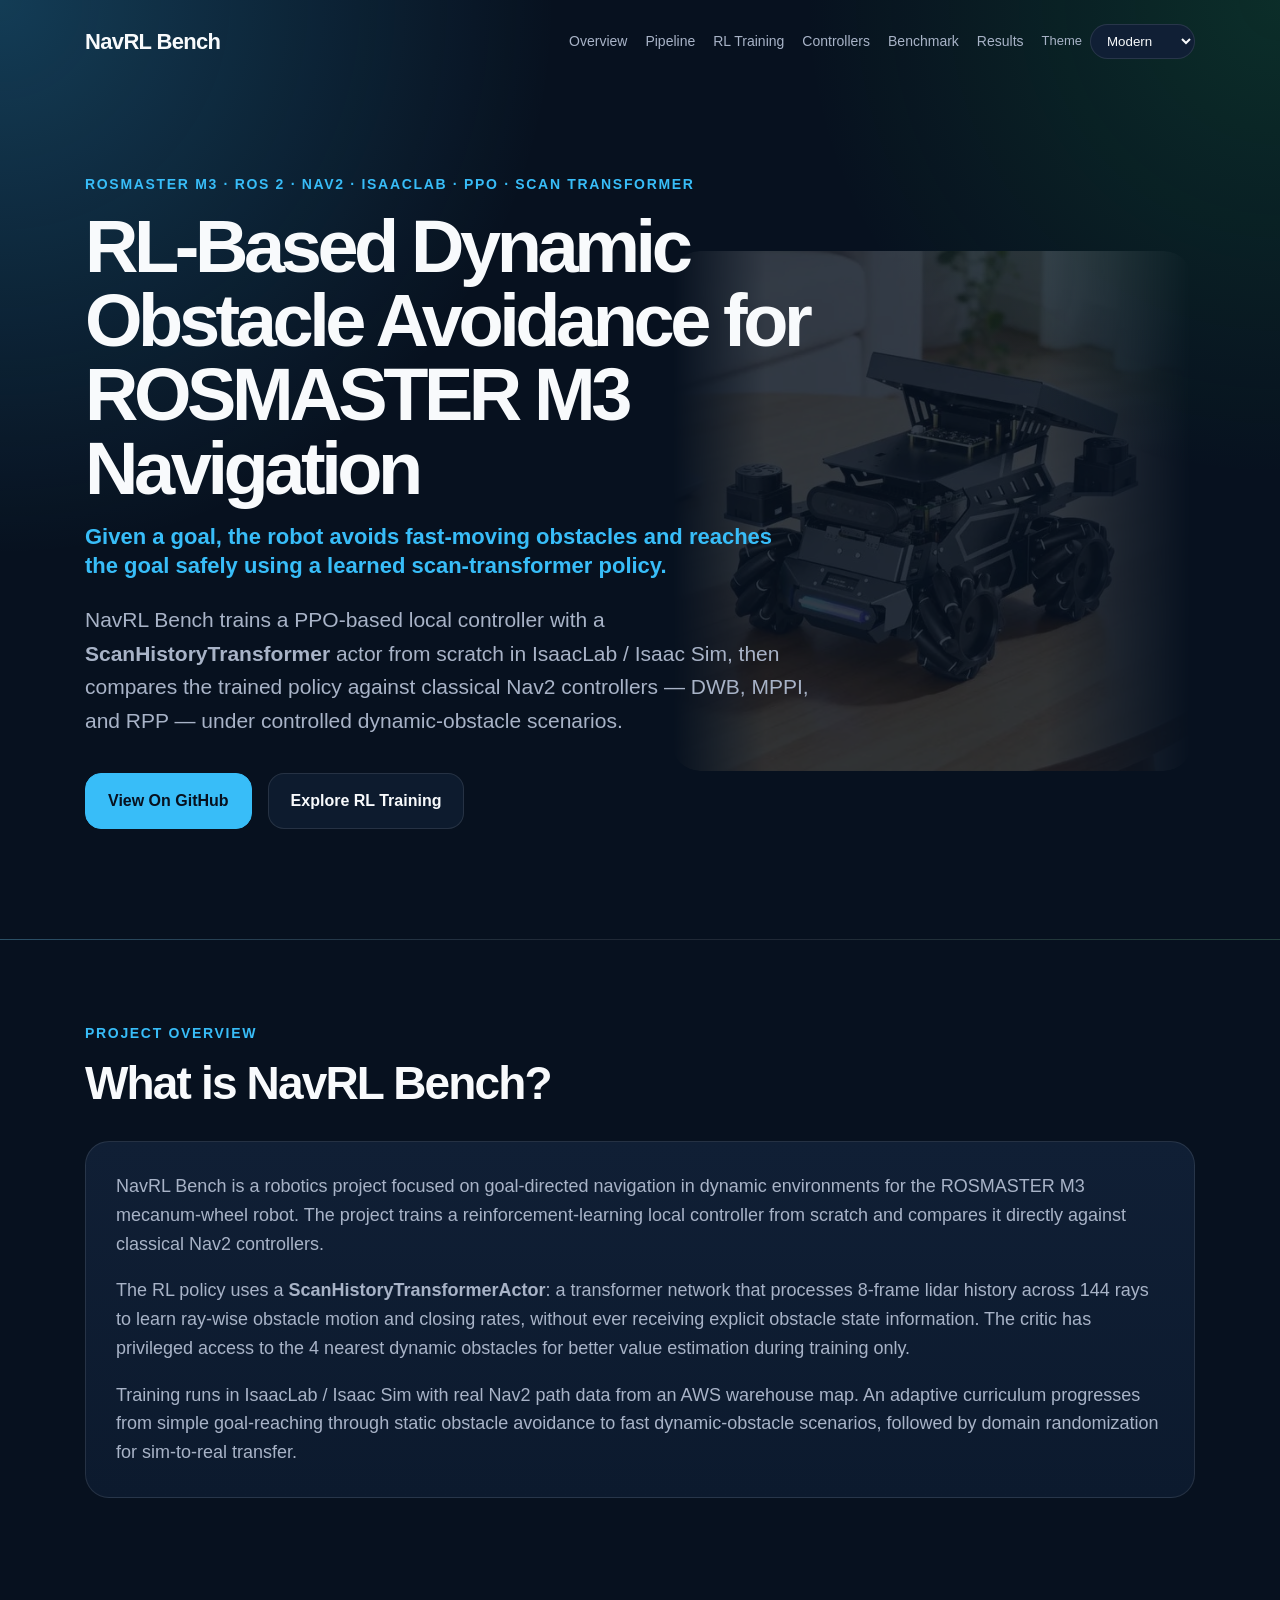
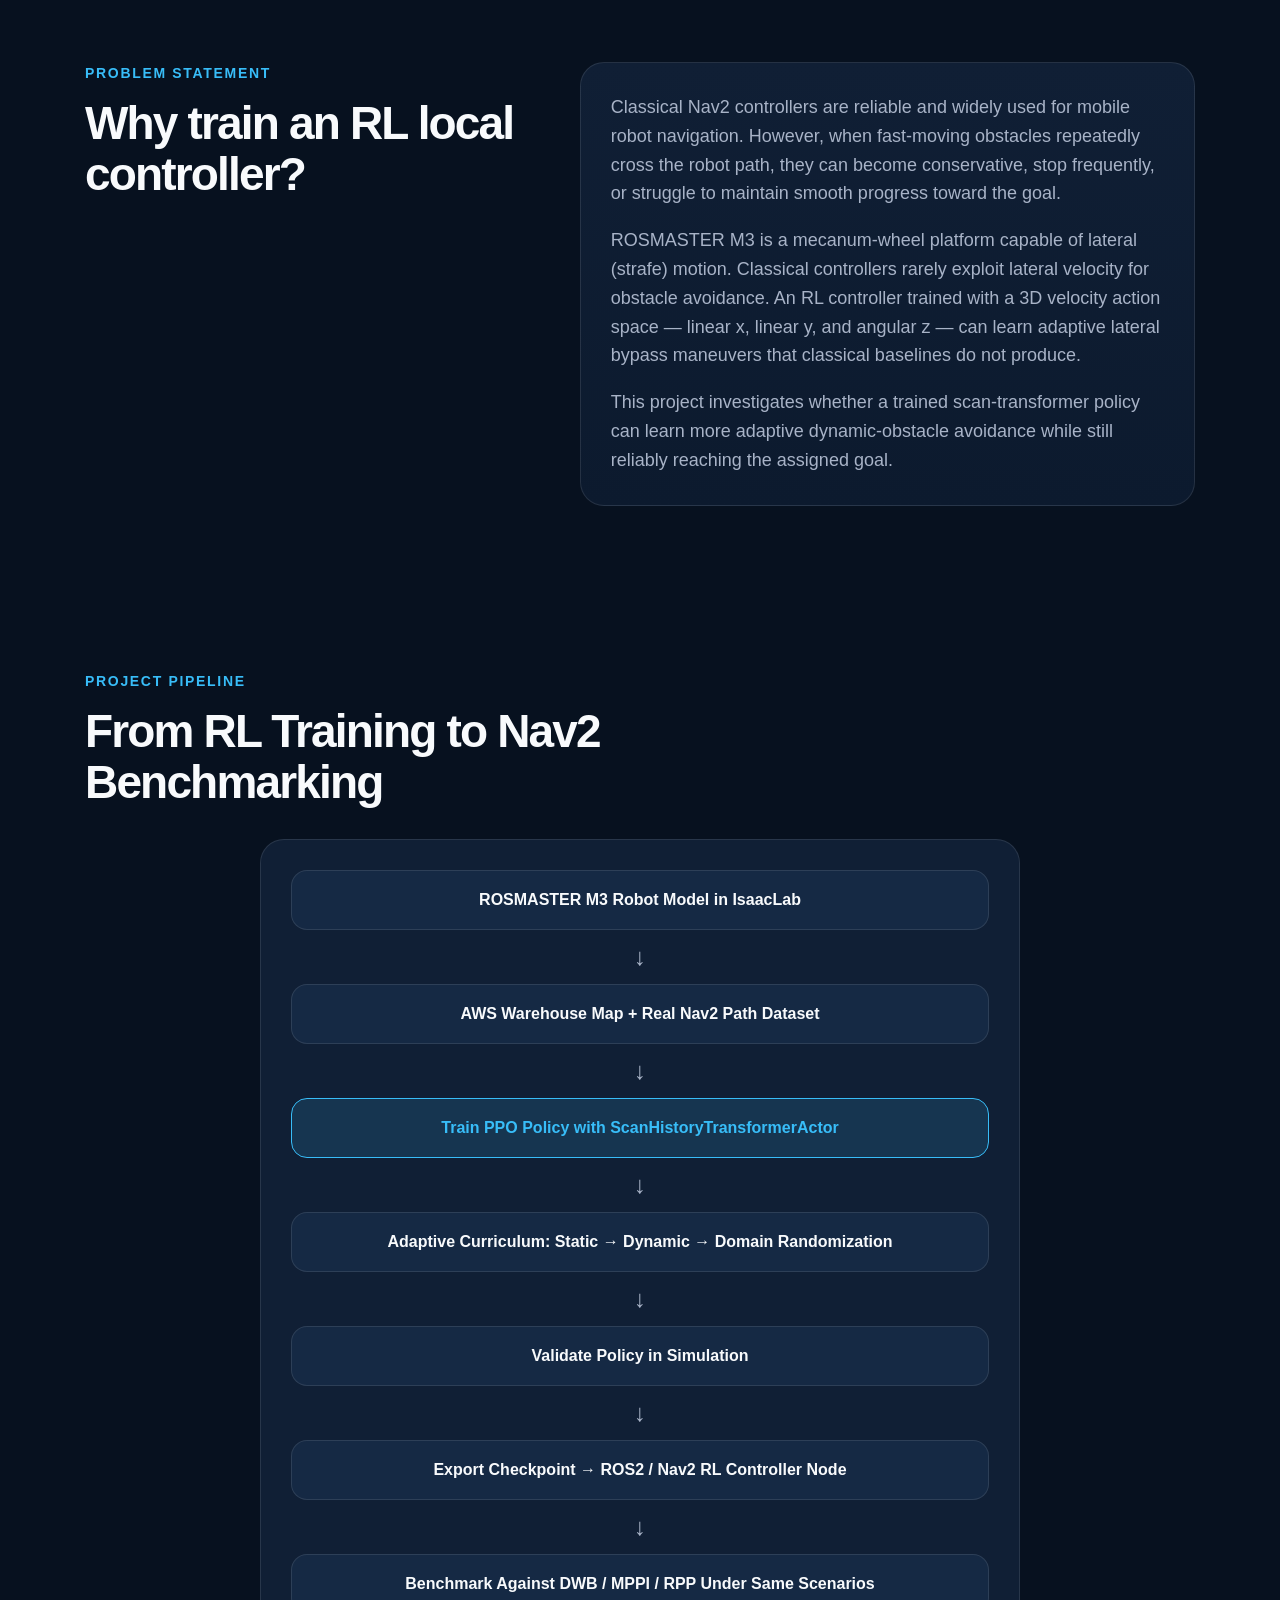
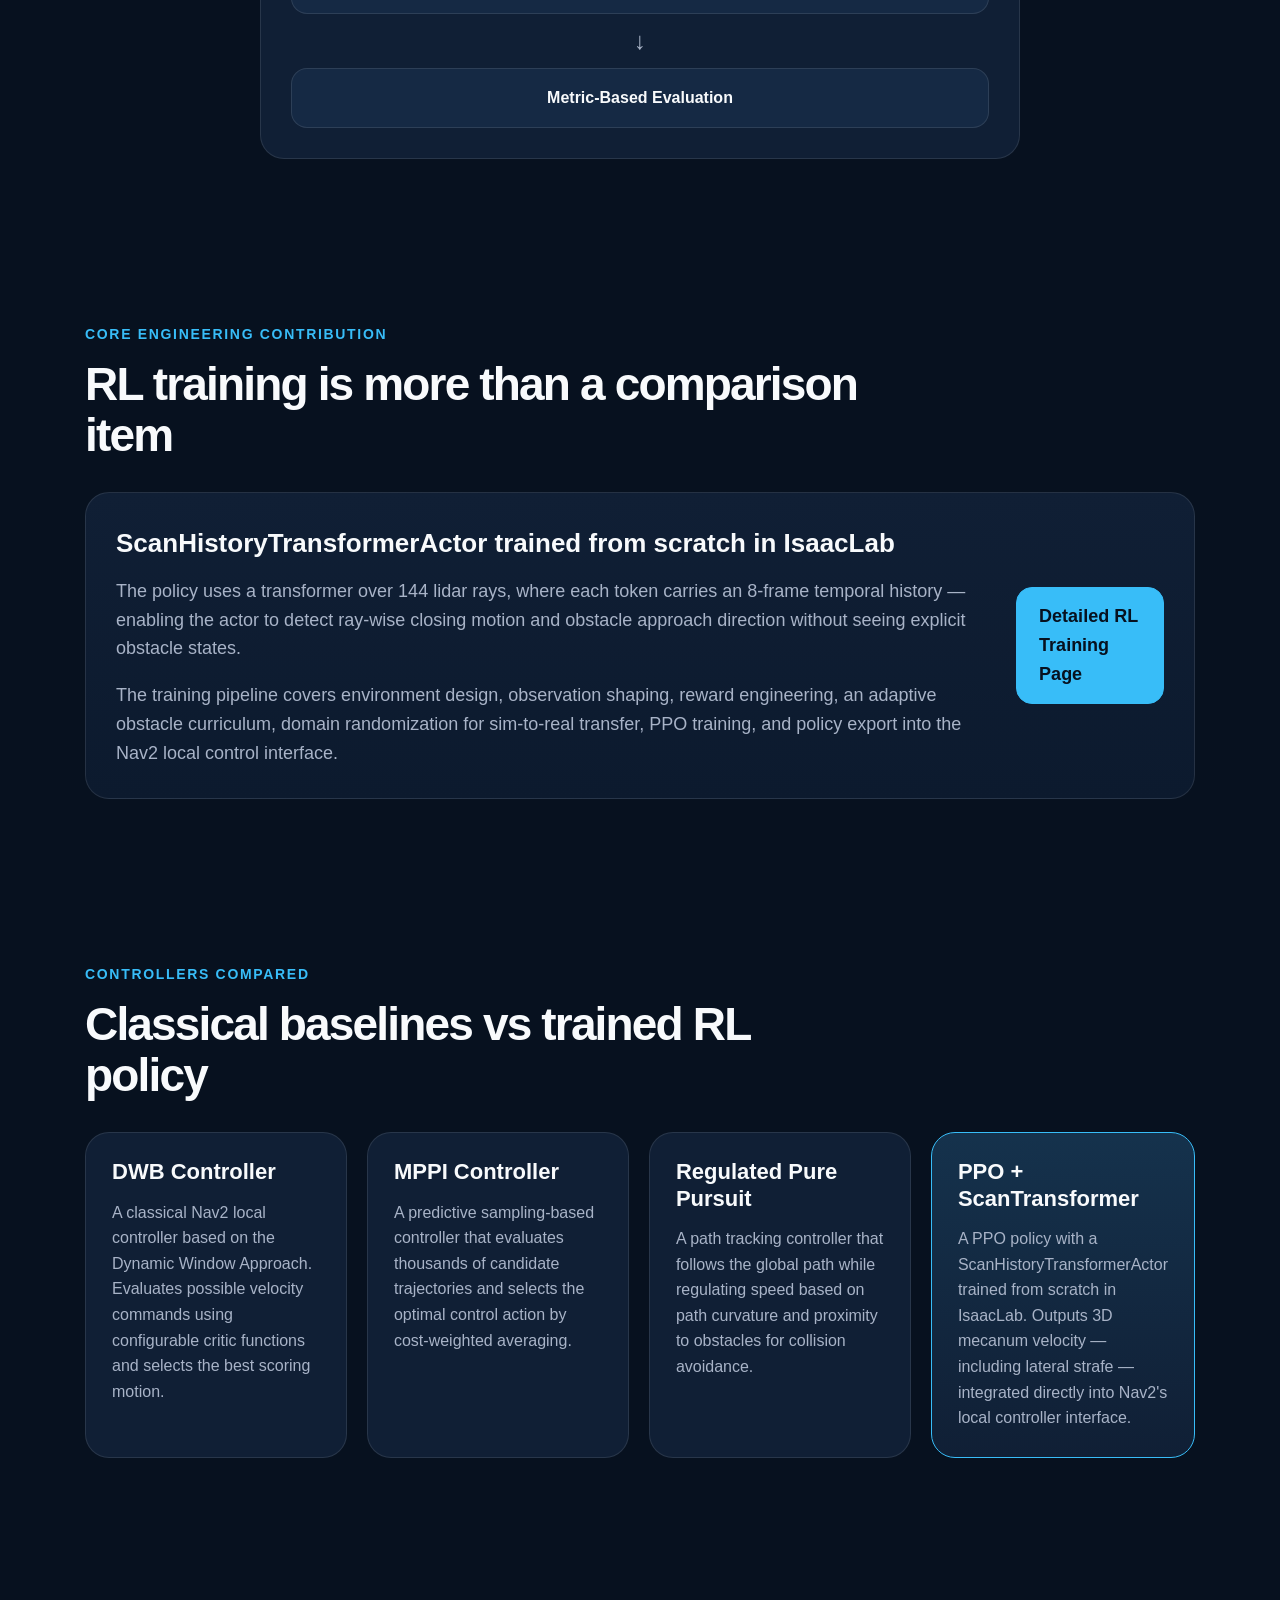
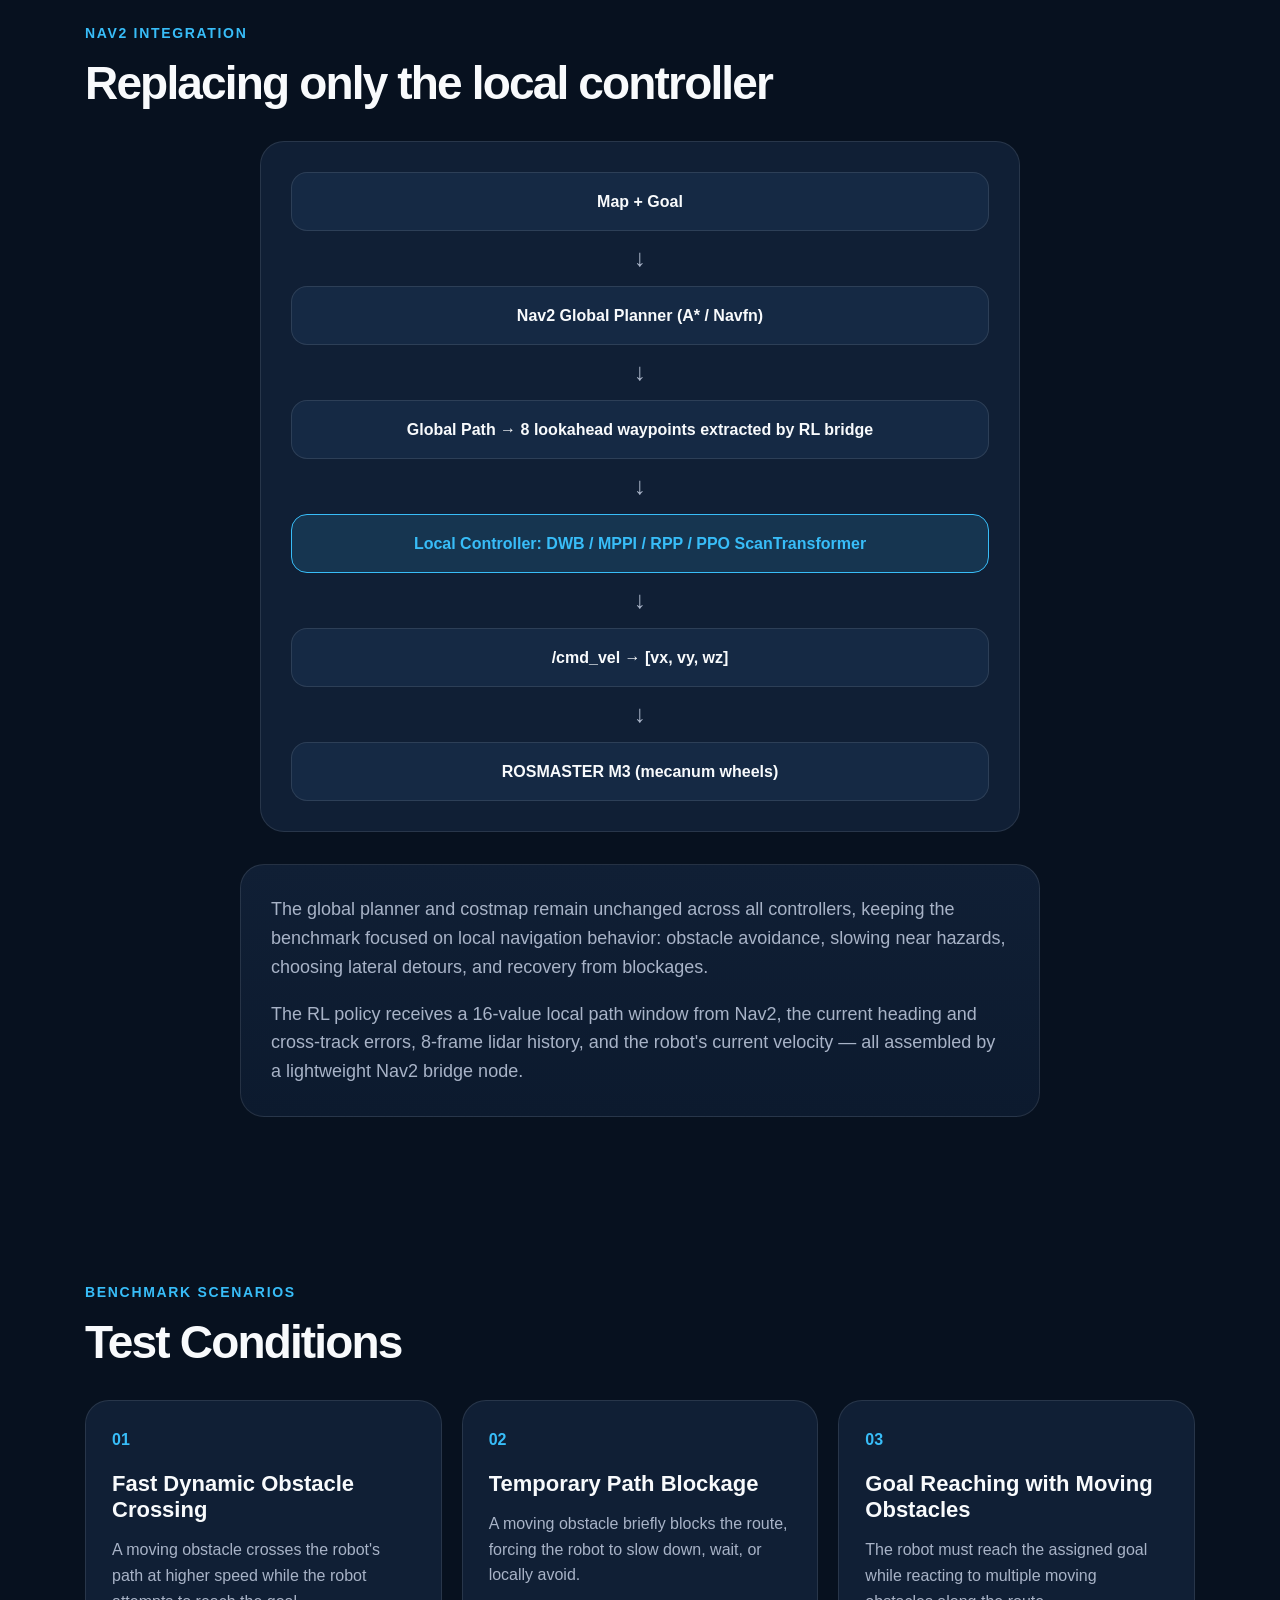
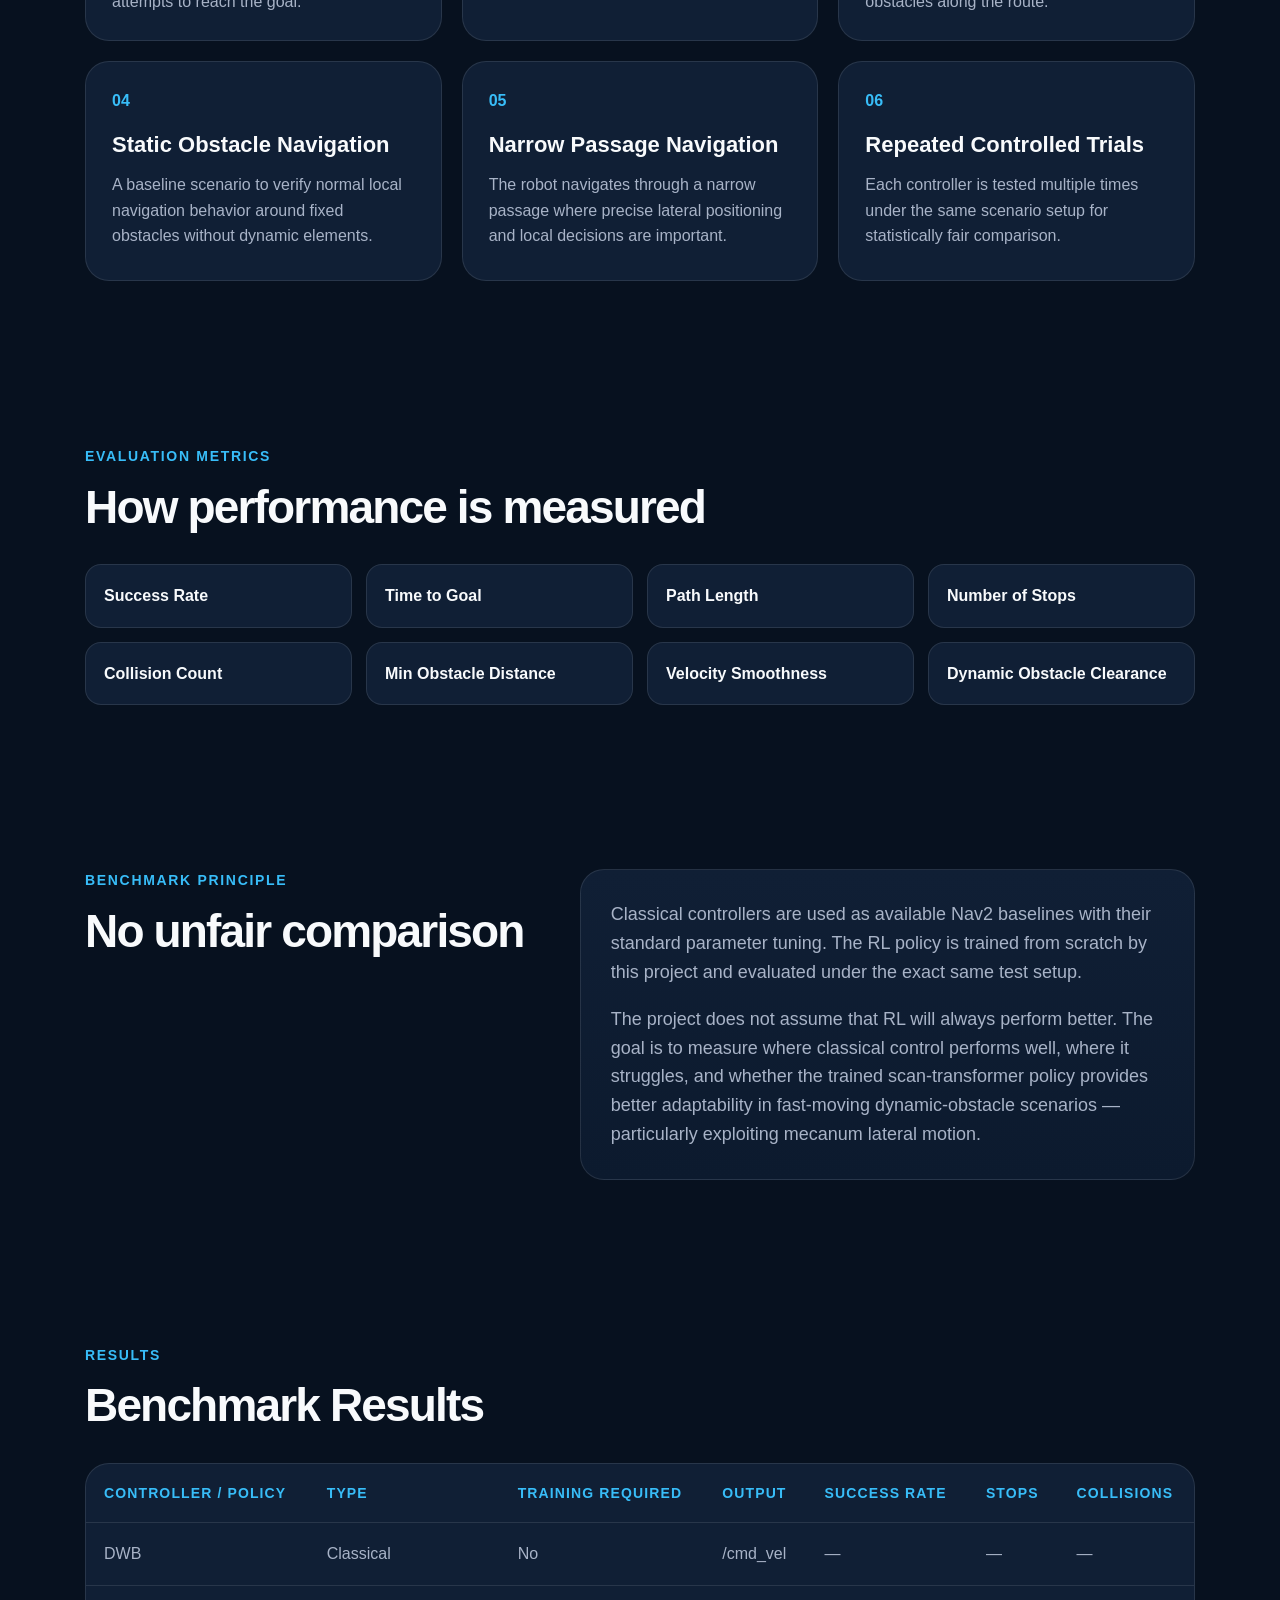
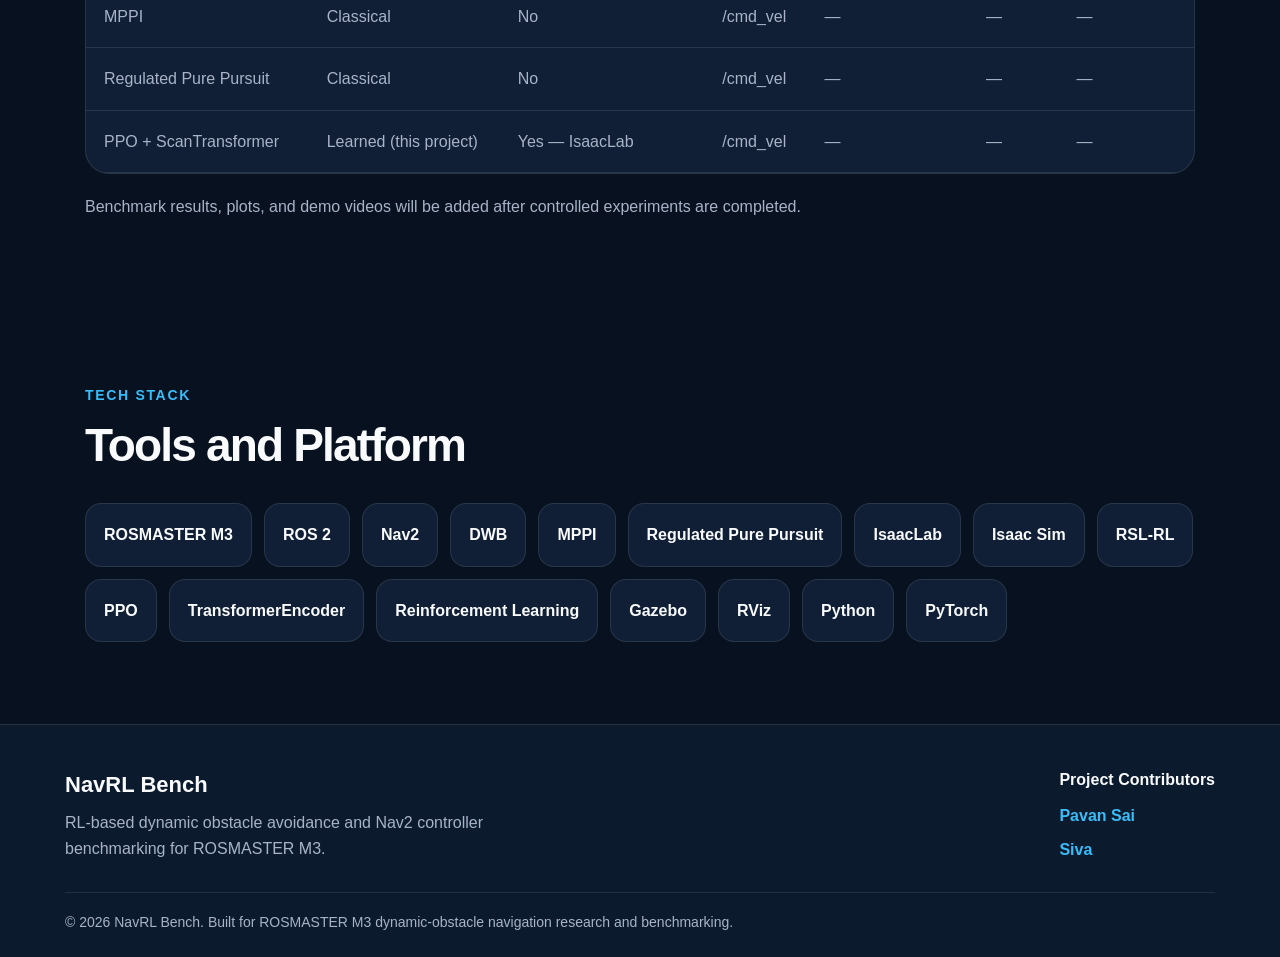
==== commit 3ca9d46e: "added modified website" ====
--- a/docs/index.html
+++ b/docs/index.html
@@ -4,7 +4,7 @@
   <meta charset="UTF-8" />
   <meta name="viewport" content="width=device-width, initial-scale=1.0" />
   <title>NavRL Bench | Dynamic Obstacle Avoidance Benchmark</title>
-  <meta name="description" content="NavRL Bench trains an RL-based local controller for ROSMASTER M3 to reach a given goal while avoiding fast-moving dynamic obstacles, then benchmarks it against classical Nav2 controllers." />
+  <meta name="description" content="NavRL Bench trains a scan-transformer PPO policy for ROSMASTER M3 to reach a given goal while avoiding fast-moving dynamic obstacles, then benchmarks it against classical Nav2 controllers." />
   <link rel="stylesheet" href="style.css" />
 </head>
 <body>
@@ -38,13 +38,13 @@
     <section class="hero">
       <img class="hero-robot-bg" src="assets/m3.jpeg" alt="ROSMASTER M3 robot" />
       <div class="hero-content">
-        <p class="eyebrow">ROSMASTER M3 · ROS 2 · Nav2 · IsaacLab · Reinforcement Learning</p>
+        <p class="eyebrow">ROSMASTER M3 · ROS 2 · Nav2 · IsaacLab · PPO · Scan Transformer</p>
         <h1>RL-Based Dynamic Obstacle Avoidance for ROSMASTER M3 Navigation</h1>
-        <p class="hero-subtitle">Given a goal, the robot should avoid fast-moving obstacles and reach the goal safely.</p>
+        <p class="hero-subtitle">Given a goal, the robot avoids fast-moving obstacles and reaches the goal safely using a learned scan-transformer policy.</p>
         <p class="hero-text">
-          NavRL Bench trains a reinforcement-learning-based local controller from scratch in IsaacLab / Isaac Sim
-          and compares the trained policy against classical Nav2 controllers such as
-          DWB, MPPI, and RPP under controlled dynamic-obstacle scenarios.
+          NavRL Bench trains a PPO-based local controller with a <strong>ScanHistoryTransformer</strong> actor from scratch in
+          IsaacLab / Isaac Sim, then compares the trained policy against
+          classical Nav2 controllers — DWB, MPPI, and RPP — under controlled dynamic-obstacle scenarios.
         </p>
         <div class="hero-actions">
           <a class="btn primary" href="https://github.com/pavansai018/navrl-bench" target="_blank" rel="noopener noreferrer">View On GitHub</a>
@@ -56,6 +56,7 @@
 
   <main>
 
+    <!-- OVERVIEW -->
     <section id="overview" class="section">
       <div class="section-header">
         <p class="section-tag">Project Overview</p>
@@ -64,16 +65,23 @@
 
       <div class="content-card">
         <p>
-          NavRL Bench is a robotics project focused on goal-directed navigation in dynamic environments.
-        </p>
-        <p>
-          The project trains an RL-based local controller from scratch using IsaacLab / Isaac Sim.
-          The trained policy is then integrated into a ROSMASTER M3 navigation pipeline and compared
-          against classical Nav2 local controllers including DWB, MPPI, and RPP.
-        </p>
-      </div>
-    </section>
-
+          NavRL Bench is a robotics project focused on goal-directed navigation in dynamic environments for the ROSMASTER M3 mecanum-wheel robot.
+          The project trains a reinforcement-learning local controller from scratch and compares it directly against classical Nav2 controllers.
+        </p>
+        <p>
+          The RL policy uses a <strong>ScanHistoryTransformerActor</strong>: a transformer network that processes 8-frame lidar history
+          across 144 rays to learn ray-wise obstacle motion and closing rates, without ever receiving explicit obstacle state information.
+          The critic has privileged access to the 4 nearest dynamic obstacles for better value estimation during training only.
+        </p>
+        <p>
+          Training runs in IsaacLab / Isaac Sim with real Nav2 path data from an AWS warehouse map.
+          An adaptive curriculum progresses from simple goal-reaching through static obstacle avoidance to fast dynamic-obstacle scenarios,
+          followed by domain randomization for sim-to-real transfer.
+        </p>
+      </div>
+    </section>
+
+    <!-- PROBLEM STATEMENT -->
     <section class="section two-column">
       <div>
         <p class="section-tag">Problem Statement</p>
@@ -86,12 +94,19 @@
           stop frequently, or struggle to maintain smooth progress toward the goal.
         </p>
         <p>
-          This project investigates whether a reinforcement-learning-based local controller trained from scratch
-          can learn more adaptive dynamic-obstacle avoidance behavior while still reaching the assigned goal safely.
-        </p>
-      </div>
-    </section>
-
+          ROSMASTER M3 is a mecanum-wheel platform capable of lateral (strafe) motion.
+          Classical controllers rarely exploit lateral velocity for obstacle avoidance.
+          An RL controller trained with a 3D velocity action space — linear x, linear y, and angular z — can
+          learn adaptive lateral bypass maneuvers that classical baselines do not produce.
+        </p>
+        <p>
+          This project investigates whether a trained scan-transformer policy can learn more adaptive
+          dynamic-obstacle avoidance while still reliably reaching the assigned goal.
+        </p>
+      </div>
+    </section>
+
+    <!-- PIPELINE -->
     <section id="pipeline" class="section">
       <div class="section-header">
         <p class="section-tag">Project Pipeline</p>
@@ -99,44 +114,50 @@
       </div>
 
       <div class="pipeline-box">
-        <div class="pipe-step">ROSMASTER M3 Robot Model</div>
-        <div class="pipe-arrow">↓</div>
-        <div class="pipe-step">IsaacLab / Isaac Sim Training Environment</div>
-        <div class="pipe-arrow">↓</div>
-        <div class="pipe-step active">Train RL Dynamic Avoidance Policy</div>
-        <div class="pipe-arrow">↓</div>
-        <div class="pipe-step">Export Trained Policy</div>
-        <div class="pipe-arrow">↓</div>
-        <div class="pipe-step">Integrate into ROS2 / Nav2 Local Control Pipeline</div>
-        <div class="pipe-arrow">↓</div>
-        <div class="pipe-step">Benchmark Against Classical Nav2 Controllers</div>
+        <div class="pipe-step">ROSMASTER M3 Robot Model in IsaacLab</div>
+        <div class="pipe-arrow">↓</div>
+        <div class="pipe-step">AWS Warehouse Map + Real Nav2 Path Dataset</div>
+        <div class="pipe-arrow">↓</div>
+        <div class="pipe-step active">Train PPO Policy with ScanHistoryTransformerActor</div>
+        <div class="pipe-arrow">↓</div>
+        <div class="pipe-step">Adaptive Curriculum: Static → Dynamic → Domain Randomization</div>
+        <div class="pipe-arrow">↓</div>
+        <div class="pipe-step">Validate Policy in Simulation</div>
+        <div class="pipe-arrow">↓</div>
+        <div class="pipe-step">Export Checkpoint → ROS2 / Nav2 RL Controller Node</div>
+        <div class="pipe-arrow">↓</div>
+        <div class="pipe-step">Benchmark Against DWB / MPPI / RPP Under Same Scenarios</div>
         <div class="pipe-arrow">↓</div>
         <div class="pipe-step">Metric-Based Evaluation</div>
       </div>
     </section>
 
+    <!-- RL TRAINING FEATURE -->
     <section id="training" class="section">
       <div class="section-header">
-        <p class="section-tag">Dedicated RL Training Work</p>
-        <h2>RL training is a core contribution, not just a comparison item</h2>
+        <p class="section-tag">Core Engineering Contribution</p>
+        <h2>RL training is more than a comparison item</h2>
       </div>
 
       <div class="feature-card">
         <div>
-          <h3>Training policies from scratch in IsaacLab / Isaac Sim</h3>
+          <h3>ScanHistoryTransformerActor trained from scratch in IsaacLab</h3>
           <p>
-            The RL part of this project includes environment design, observation design, action design,
-            reward shaping, PPO training, policy export, and deployment into the Nav2 local control pipeline.
+            The policy uses a transformer over 144 lidar rays, where each token carries an 8-frame temporal history —
+            enabling the actor to detect ray-wise closing motion and obstacle approach direction without seeing
+            explicit obstacle states.
           </p>
           <p>
-            A separate training page documents this pipeline clearly so the project does not look like
-            only a comparison between existing controllers.
+            The training pipeline covers environment design, observation shaping, reward engineering,
+            an adaptive obstacle curriculum, domain randomization for sim-to-real transfer, PPO training, and policy export
+            into the Nav2 local control interface.
           </p>
         </div>
-        <a class="btn primary" href="rl-training.html">More on RL Training</a>
-      </div>
-    </section>
-
+        <a class="btn primary" href="rl-training.html">Detailed RL Training Page</a>
+      </div>
+    </section>
+
+    <!-- CONTROLLERS -->
     <section id="controllers" class="section">
       <div class="section-header">
         <p class="section-tag">Controllers Compared</p>
@@ -144,13 +165,26 @@
       </div>
 
       <div class="grid four">
-        <article class="controller-card"><h3>DWB Controller</h3><p>A classical Nav2 local controller based on the Dynamic Window Approach. It generates velocity commands by evaluating possible robot motions using critic functions.</p></article>
-        <article class="controller-card"><h3>MPPI Controller</h3><p>A predictive sampling-based controller that evaluates multiple candidate trajectories and selects the best control action based on cost.</p></article>
-        <article class="controller-card"><h3>Regulated Pure Pursuit</h3><p>A path tracking controller that follows the global path while regulating speed based on curvature and collision constraints.</p></article>
-        <article class="controller-card highlight"><h3>Trained RL Policy</h3><p>A reinforcement learning based local controller trained from scratch in IsaacLab / Isaac Sim and integrated into the navigation pipeline.</p></article>
-      </div>
-    </section>
-
+        <article class="controller-card">
+          <h3>DWB Controller</h3>
+          <p>A classical Nav2 local controller based on the Dynamic Window Approach. Evaluates possible velocity commands using configurable critic functions and selects the best scoring motion.</p>
+        </article>
+        <article class="controller-card">
+          <h3>MPPI Controller</h3>
+          <p>A predictive sampling-based controller that evaluates thousands of candidate trajectories and selects the optimal control action by cost-weighted averaging.</p>
+        </article>
+        <article class="controller-card">
+          <h3>Regulated Pure Pursuit</h3>
+          <p>A path tracking controller that follows the global path while regulating speed based on path curvature and proximity to obstacles for collision avoidance.</p>
+        </article>
+        <article class="controller-card highlight">
+          <h3>PPO + ScanTransformer</h3>
+          <p>A PPO policy with a ScanHistoryTransformerActor trained from scratch in IsaacLab. Outputs 3D mecanum velocity — including lateral strafe — integrated directly into Nav2's local controller interface.</p>
+        </article>
+      </div>
+    </section>
+
+    <!-- NAV2 INTEGRATION -->
     <section class="section">
       <div class="section-header">
         <p class="section-tag">Nav2 Integration</p>
@@ -159,19 +193,20 @@
 
       <div class="architecture-box">
         <div class="arch-step">Map + Goal</div><div class="arch-arrow">↓</div>
-        <div class="arch-step">Nav2 Global Planner</div><div class="arch-arrow">↓</div>
-        <div class="arch-step">Global Path</div><div class="arch-arrow">↓</div>
-        <div class="arch-step active">Local Controller: DWB / MPPI / RPP / Trained RL Policy</div><div class="arch-arrow">↓</div>
-        <div class="arch-step">/cmd_vel</div><div class="arch-arrow">↓</div>
-        <div class="arch-step">ROSMASTER M3</div>
+        <div class="arch-step">Nav2 Global Planner (A* / Navfn)</div><div class="arch-arrow">↓</div>
+        <div class="arch-step">Global Path → 8 lookahead waypoints extracted by RL bridge</div><div class="arch-arrow">↓</div>
+        <div class="arch-step active">Local Controller: DWB / MPPI / RPP / PPO ScanTransformer</div><div class="arch-arrow">↓</div>
+        <div class="arch-step">/cmd_vel → [vx, vy, wz]</div><div class="arch-arrow">↓</div>
+        <div class="arch-step">ROSMASTER M3 (mecanum wheels)</div>
       </div>
 
       <div class="content-card narrow">
-        <p>The global planner remains unchanged. This keeps the benchmark focused on local navigation behavior such as obstacle avoidance, slowing down, choosing local detours, and recovering from temporary blockages.</p>
-        <p>The RL policy replaces only the local controller block, allowing it to be directly compared with classical Nav2 local controllers.</p>
-      </div>
-    </section>
-
+        <p>The global planner and costmap remain unchanged across all controllers, keeping the benchmark focused on local navigation behavior: obstacle avoidance, slowing near hazards, choosing lateral detours, and recovery from blockages.</p>
+        <p>The RL policy receives a 16-value local path window from Nav2, the current heading and cross-track errors, 8-frame lidar history, and the robot's current velocity — all assembled by a lightweight Nav2 bridge node.</p>
+      </div>
+    </section>
+
+    <!-- BENCHMARK SCENARIOS -->
     <section id="benchmark" class="section">
       <div class="section-header">
         <p class="section-tag">Benchmark Scenarios</p>
@@ -181,13 +216,14 @@
       <div class="grid three">
         <article class="scenario-card"><span>01</span><h3>Fast Dynamic Obstacle Crossing</h3><p>A moving obstacle crosses the robot's path at higher speed while the robot attempts to reach the goal.</p></article>
         <article class="scenario-card"><span>02</span><h3>Temporary Path Blockage</h3><p>A moving obstacle briefly blocks the route, forcing the robot to slow down, wait, or locally avoid.</p></article>
-        <article class="scenario-card"><span>03</span><h3>Goal Reaching with Moving Obstacles</h3><p>The robot must reach the assigned goal while reacting to moving obstacles along the route.</p></article>
-        <article class="scenario-card"><span>04</span><h3>Static Obstacle Navigation</h3><p>A baseline scenario to verify normal local navigation behavior around fixed obstacles.</p></article>
-        <article class="scenario-card"><span>05</span><h3>Narrow Passage Navigation</h3><p>The robot navigates through a narrow passage where local control decisions are important.</p></article>
-        <article class="scenario-card"><span>06</span><h3>Repeated Controlled Trials</h3><p>Each controller is tested multiple times under the same scenario setup for fair comparison.</p></article>
-      </div>
-    </section>
-
+        <article class="scenario-card"><span>03</span><h3>Goal Reaching with Moving Obstacles</h3><p>The robot must reach the assigned goal while reacting to multiple moving obstacles along the route.</p></article>
+        <article class="scenario-card"><span>04</span><h3>Static Obstacle Navigation</h3><p>A baseline scenario to verify normal local navigation behavior around fixed obstacles without dynamic elements.</p></article>
+        <article class="scenario-card"><span>05</span><h3>Narrow Passage Navigation</h3><p>The robot navigates through a narrow passage where precise lateral positioning and local decisions are important.</p></article>
+        <article class="scenario-card"><span>06</span><h3>Repeated Controlled Trials</h3><p>Each controller is tested multiple times under the same scenario setup for statistically fair comparison.</p></article>
+      </div>
+    </section>
+
+    <!-- METRICS -->
     <section id="metrics" class="section">
       <div class="section-header">
         <p class="section-tag">Evaluation Metrics</p>
@@ -196,18 +232,20 @@
 
       <div class="metrics-grid">
         <div>Success Rate</div><div>Time to Goal</div><div>Path Length</div><div>Number of Stops</div>
-        <div>Collision Count</div><div>Minimum Obstacle Distance</div><div>Velocity Smoothness</div><div>Dynamic Obstacle Clearance</div>
-      </div>
-    </section>
-
+        <div>Collision Count</div><div>Min Obstacle Distance</div><div>Velocity Smoothness</div><div>Dynamic Obstacle Clearance</div>
+      </div>
+    </section>
+
+    <!-- BENCHMARK PRINCIPLE -->
     <section class="section two-column">
       <div><p class="section-tag">Benchmark Principle</p><h2>No unfair comparison</h2></div>
       <div class="content-card">
-        <p>Classical controllers are used as available Nav2 baselines. RL policies are trained from scratch by this project and then evaluated under the same test setup.</p>
-        <p>The project does not assume that RL will always perform better. The goal is to measure where classical control performs well, where it struggles, and whether the trained RL policy provides better adaptability in fast-moving dynamic-obstacle scenarios.</p>
-      </div>
-    </section>
-
+        <p>Classical controllers are used as available Nav2 baselines with their standard parameter tuning. The RL policy is trained from scratch by this project and evaluated under the exact same test setup.</p>
+        <p>The project does not assume that RL will always perform better. The goal is to measure where classical control performs well, where it struggles, and whether the trained scan-transformer policy provides better adaptability in fast-moving dynamic-obstacle scenarios — particularly exploiting mecanum lateral motion.</p>
+      </div>
+    </section>
+
+    <!-- RESULTS -->
     <section id="results" class="section">
       <div class="section-header">
         <p class="section-tag">Results</p>
@@ -216,12 +254,22 @@
 
       <div class="table-wrap">
         <table>
-          <thead><tr><th>Controller / Policy</th><th>Type</th><th>Training Required</th><th>Output</th><th>Success Rate</th><th>Stops</th><th>Collisions</th></tr></thead>
+          <thead>
+            <tr>
+              <th>Controller / Policy</th>
+              <th>Type</th>
+              <th>Training Required</th>
+              <th>Output</th>
+              <th>Success Rate</th>
+              <th>Stops</th>
+              <th>Collisions</th>
+            </tr>
+          </thead>
           <tbody>
-            <tr><td>DWB</td><td>Classical</td><td>No</td><td>/cmd_vel</td><td>-</td><td>-</td><td>-</td></tr>
-            <tr><td>MPPI</td><td>Classical</td><td>No</td><td>/cmd_vel</td><td>-</td><td>-</td><td>-</td></tr>
-            <tr><td>Regulated Pure Pursuit</td><td>Classical</td><td>No</td><td>/cmd_vel</td><td>-</td><td>-</td><td>-</td></tr>
-            <tr><td>PPO RL Policy</td><td>Learned</td><td>Yes</td><td>/cmd_vel</td><td>-</td><td>-</td><td>-</td></tr>
+            <tr><td>DWB</td><td>Classical</td><td>No</td><td>/cmd_vel</td><td>—</td><td>—</td><td>—</td></tr>
+            <tr><td>MPPI</td><td>Classical</td><td>No</td><td>/cmd_vel</td><td>—</td><td>—</td><td>—</td></tr>
+            <tr><td>Regulated Pure Pursuit</td><td>Classical</td><td>No</td><td>/cmd_vel</td><td>—</td><td>—</td><td>—</td></tr>
+            <tr><td>PPO + ScanTransformer</td><td>Learned (this project)</td><td>Yes — IsaacLab</td><td>/cmd_vel</td><td>—</td><td>—</td><td>—</td></tr>
           </tbody>
         </table>
       </div>
@@ -229,12 +277,17 @@
       <p class="note">Benchmark results, plots, and demo videos will be added after controlled experiments are completed.</p>
     </section>
 
+    <!-- TECH STACK -->
     <section class="section">
       <div class="section-header"><p class="section-tag">Tech Stack</p><h2>Tools and Platform</h2></div>
       <div class="tech-list">
-        <span>ROSMASTER M3</span><span>ROS 2</span><span>Nav2</span><span>DWB</span><span>MPPI</span><span>Regulated Pure Pursuit</span><span>IsaacLab</span><span>Isaac Sim</span><span>PPO</span><span>Reinforcement Learning</span><span>Gazebo</span><span>RViz</span><span>Python</span>
-      </div>
-    </section>
+        <span>ROSMASTER M3</span><span>ROS 2</span><span>Nav2</span><span>DWB</span><span>MPPI</span>
+        <span>Regulated Pure Pursuit</span><span>IsaacLab</span><span>Isaac Sim</span>
+        <span>RSL-RL</span><span>PPO</span><span>TransformerEncoder</span>
+        <span>Reinforcement Learning</span><span>Gazebo</span><span>RViz</span><span>Python</span><span>PyTorch</span>
+      </div>
+    </section>
+
   </main>
 
   <footer class="footer">
@@ -246,15 +299,9 @@
 
       <div class="footer-contributors">
         <p class="footer-title">Project Contributors</p>
-
         <div class="contributor-list">
-          <a href="https://www.linkedin.com/in/pavansai18/" target="_blank" rel="noopener noreferrer">
-            Pavan Sai
-          </a>
-
-          <a href="https://www.linkedin.com/in/sivaalamkaram2002/" target="_blank" rel="noopener noreferrer">
-            Siva
-          </a>
+          <a href="https://www.linkedin.com/in/pavansai18/" target="_blank" rel="noopener noreferrer">Pavan Sai</a>
+          <a href="https://www.linkedin.com/in/sivaalamkaram2002/" target="_blank" rel="noopener noreferrer">Siva</a>
         </div>
       </div>
     </div>
@@ -266,4 +313,4 @@
 
   <script src="script.js"></script>
 </body>
-</html>+</html>
--- a/docs/style.css
+++ b/docs/style.css
@@ -626,13 +626,9 @@
   z-index: 1;
   pointer-events: none;
   user-select: none;
-
-  /* IMPORTANT: no blend mode */
   mix-blend-mode: normal;
   filter: none;
-
   border-radius: 28px;
-
   -webkit-mask-image: linear-gradient(
     90deg,
     transparent 0%,
@@ -649,7 +645,6 @@
   );
 }
 
-/* remove any overlay that creates white/black box */
 .hero::after {
   display: none;
 }
@@ -664,4 +659,248 @@
   .hero-subtitle {
     font-size: 18px;
   }
-}+}
+
+/* =====================================================================
+   NEW CLASSES — added for the detailed RL training page
+   ===================================================================== */
+
+/* Key stat callout row */
+.stats-row {
+  display: grid;
+  grid-template-columns: repeat(4, 1fr);
+  gap: 14px;
+  margin: 28px 0;
+}
+
+.stat-card {
+  background: var(--card);
+  border: 1px solid var(--border);
+  border-radius: var(--radius-md);
+  padding: 22px 18px;
+  text-align: center;
+}
+
+.stat-card .stat-value {
+  font-size: 38px;
+  font-weight: 800;
+  color: var(--primary);
+  letter-spacing: -0.04em;
+  line-height: 1;
+}
+
+.stat-card .stat-label {
+  font-size: 12px;
+  color: var(--muted);
+  text-transform: uppercase;
+  letter-spacing: 0.08em;
+  margin-top: 6px;
+}
+
+/* Policy / critic observation tags */
+.obs-badge {
+  display: inline-block;
+  font-size: 10px;
+  font-weight: 800;
+  padding: 2px 8px;
+  border-radius: 999px;
+  text-transform: uppercase;
+  letter-spacing: 0.08em;
+  vertical-align: middle;
+}
+
+.obs-badge.policy {
+  background: color-mix(in srgb, var(--primary) 18%, transparent);
+  color: var(--primary);
+  border: 1px solid color-mix(in srgb, var(--primary) 35%, transparent);
+}
+
+.obs-badge.critic {
+  background: color-mix(in srgb, var(--accent) 18%, transparent);
+  color: var(--accent);
+  border: 1px solid color-mix(in srgb, var(--accent) 35%, transparent);
+}
+
+/* Reward weight coloring */
+.w-pos {
+  color: var(--accent);
+  font-weight: 800;
+}
+
+.w-neg {
+  color: var(--danger);
+  font-weight: 800;
+}
+
+/* Narrower table min-width for reward/obs tables */
+.table-wrap.compact table {
+  min-width: 600px;
+}
+
+/* Architecture diagram */
+.arch-diagram {
+  background: var(--card);
+  border: 1px solid var(--border);
+  border-radius: var(--radius-lg);
+  padding: 32px 28px;
+  overflow-x: auto;
+}
+
+.arch-diagram-inner {
+  display: flex;
+  flex-direction: column;
+  gap: 0;
+  min-width: 520px;
+}
+
+.arch-row {
+  display: flex;
+  align-items: center;
+  gap: 10px;
+  margin-bottom: 8px;
+  flex-wrap: wrap;
+}
+
+.arch-block {
+  background: var(--card-light);
+  border: 1px solid var(--border);
+  border-radius: var(--radius-md);
+  padding: 10px 16px;
+  font-size: 13px;
+  font-weight: 600;
+  white-space: nowrap;
+  color: var(--text);
+}
+
+.arch-block.primary {
+  border-color: var(--primary);
+  color: var(--primary);
+  background: color-mix(in srgb, var(--primary) 10%, var(--card));
+}
+
+.arch-block.accent {
+  border-color: var(--accent);
+  color: var(--accent);
+  background: color-mix(in srgb, var(--accent) 10%, var(--card));
+}
+
+.arch-block.wide {
+  flex: 1;
+  text-align: center;
+  white-space: normal;
+}
+
+.arch-arrow-r {
+  color: var(--muted);
+  font-size: 16px;
+  flex-shrink: 0;
+}
+
+.arch-arrow-d {
+  color: var(--muted);
+  font-size: 22px;
+  padding: 4px 0;
+  text-align: center;
+  display: block;
+}
+
+.arch-label {
+  font-size: 11px;
+  color: var(--muted);
+  text-transform: uppercase;
+  letter-spacing: 0.08em;
+  font-weight: 700;
+  margin-bottom: 6px;
+}
+
+/* Curriculum tracks */
+.curriculum-grid {
+  display: grid;
+  grid-template-columns: 1fr 1fr;
+  gap: 22px;
+}
+
+.curriculum-track {
+  background: var(--card);
+  border: 1px solid var(--border);
+  border-radius: var(--radius-lg);
+  padding: 26px;
+}
+
+.curriculum-track h4 {
+  font-size: 13px;
+  color: var(--primary);
+  font-weight: 800;
+  text-transform: uppercase;
+  letter-spacing: 0.1em;
+  margin-bottom: 18px;
+}
+
+.curriculum-step {
+  display: flex;
+  align-items: flex-start;
+  gap: 14px;
+  padding: 12px 0;
+  border-bottom: 1px solid var(--border);
+}
+
+.curriculum-step:last-child {
+  border-bottom: none;
+  padding-bottom: 0;
+}
+
+.step-num {
+  font-size: 10px;
+  font-weight: 800;
+  color: var(--primary);
+  background: color-mix(in srgb, var(--primary) 15%, transparent);
+  border: 1px solid color-mix(in srgb, var(--primary) 30%, transparent);
+  border-radius: 999px;
+  padding: 3px 9px;
+  white-space: nowrap;
+  flex-shrink: 0;
+  margin-top: 2px;
+}
+
+.step-body {
+  font-size: 14px;
+  color: var(--muted);
+  line-height: 1.5;
+}
+
+.step-body strong {
+  display: block;
+  color: var(--text);
+  margin-bottom: 2px;
+  font-size: 15px;
+}
+
+/* Promotion / demotion table helper */
+td.promote {
+  color: var(--accent);
+  font-weight: 700;
+}
+
+td.demote {
+  color: var(--danger);
+  font-weight: 700;
+}
+
+td.dim {
+  font-size: 13px;
+  color: var(--muted);
+}
+
+@media (max-width: 900px) {
+  .stats-row,
+  .curriculum-grid {
+    grid-template-columns: 1fr 1fr;
+  }
+}
+
+@media (max-width: 600px) {
+  .stats-row,
+  .curriculum-grid {
+    grid-template-columns: 1fr;
+  }
+}
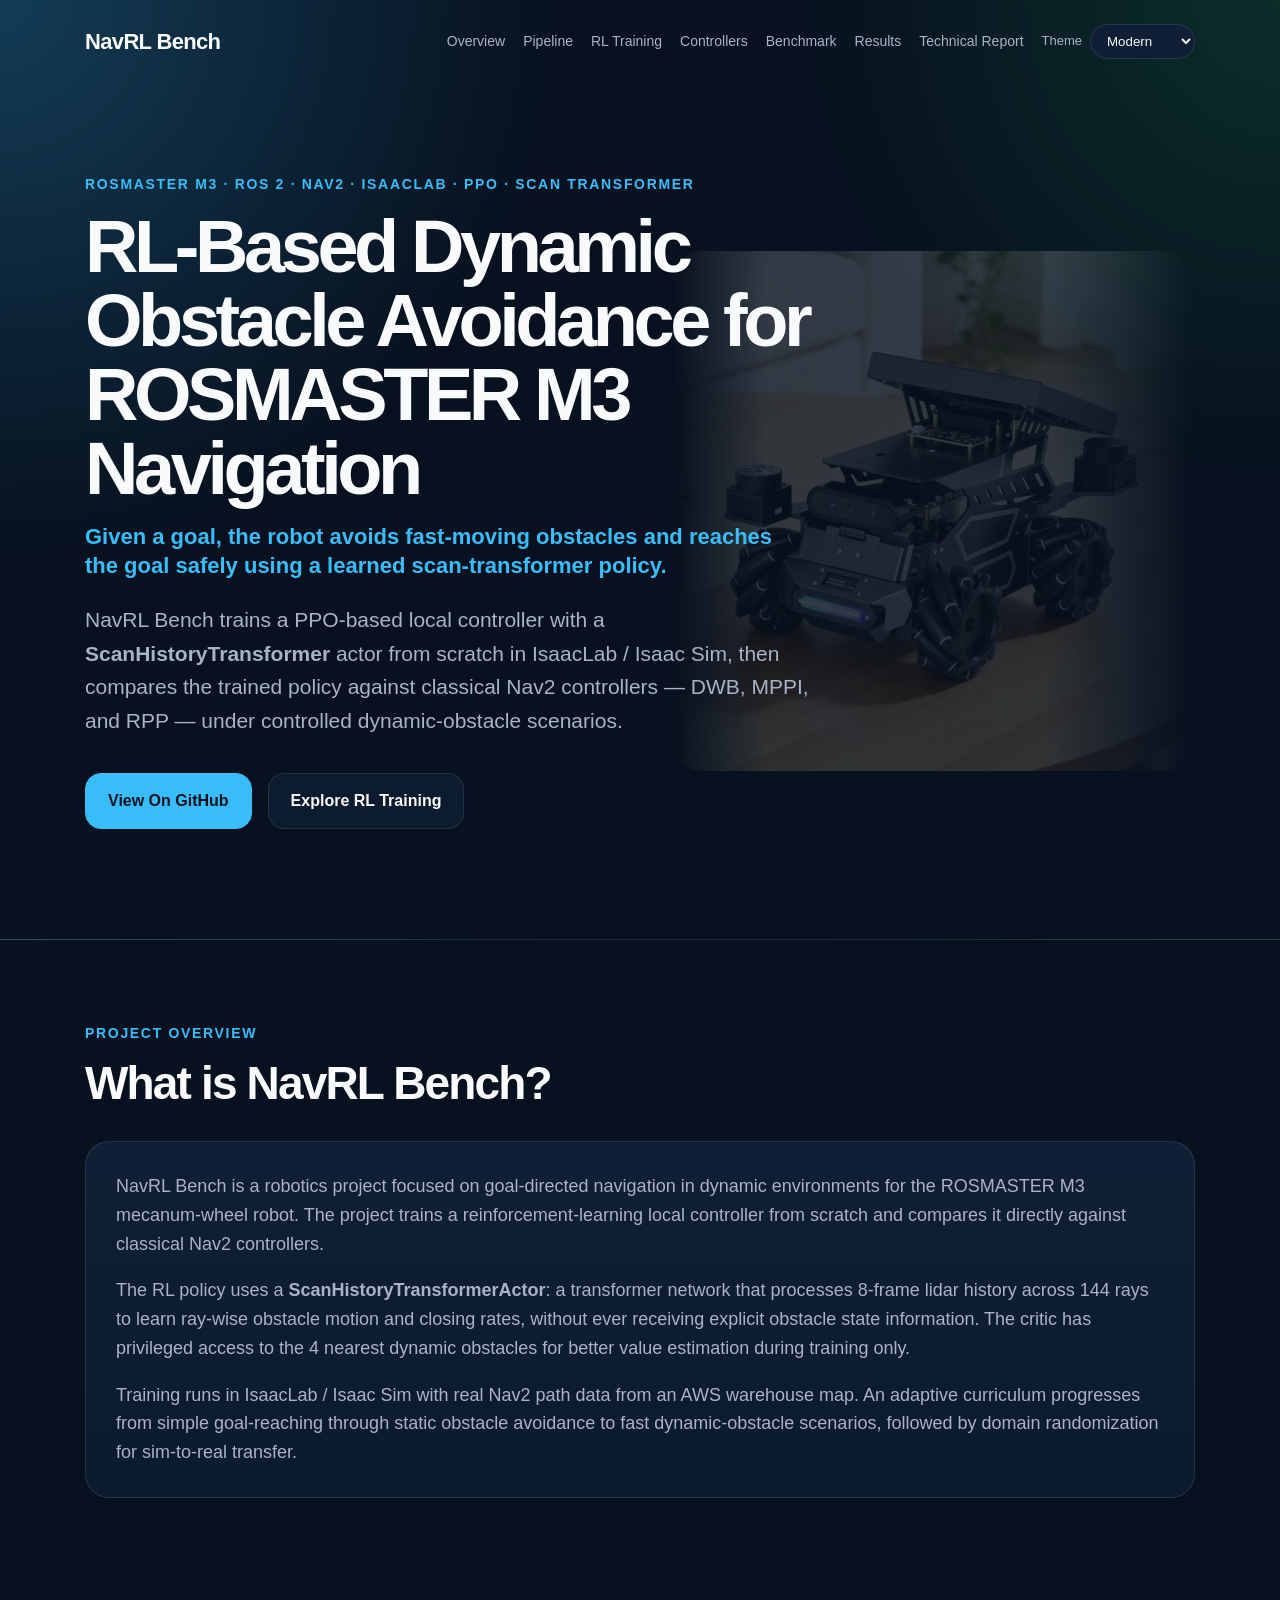
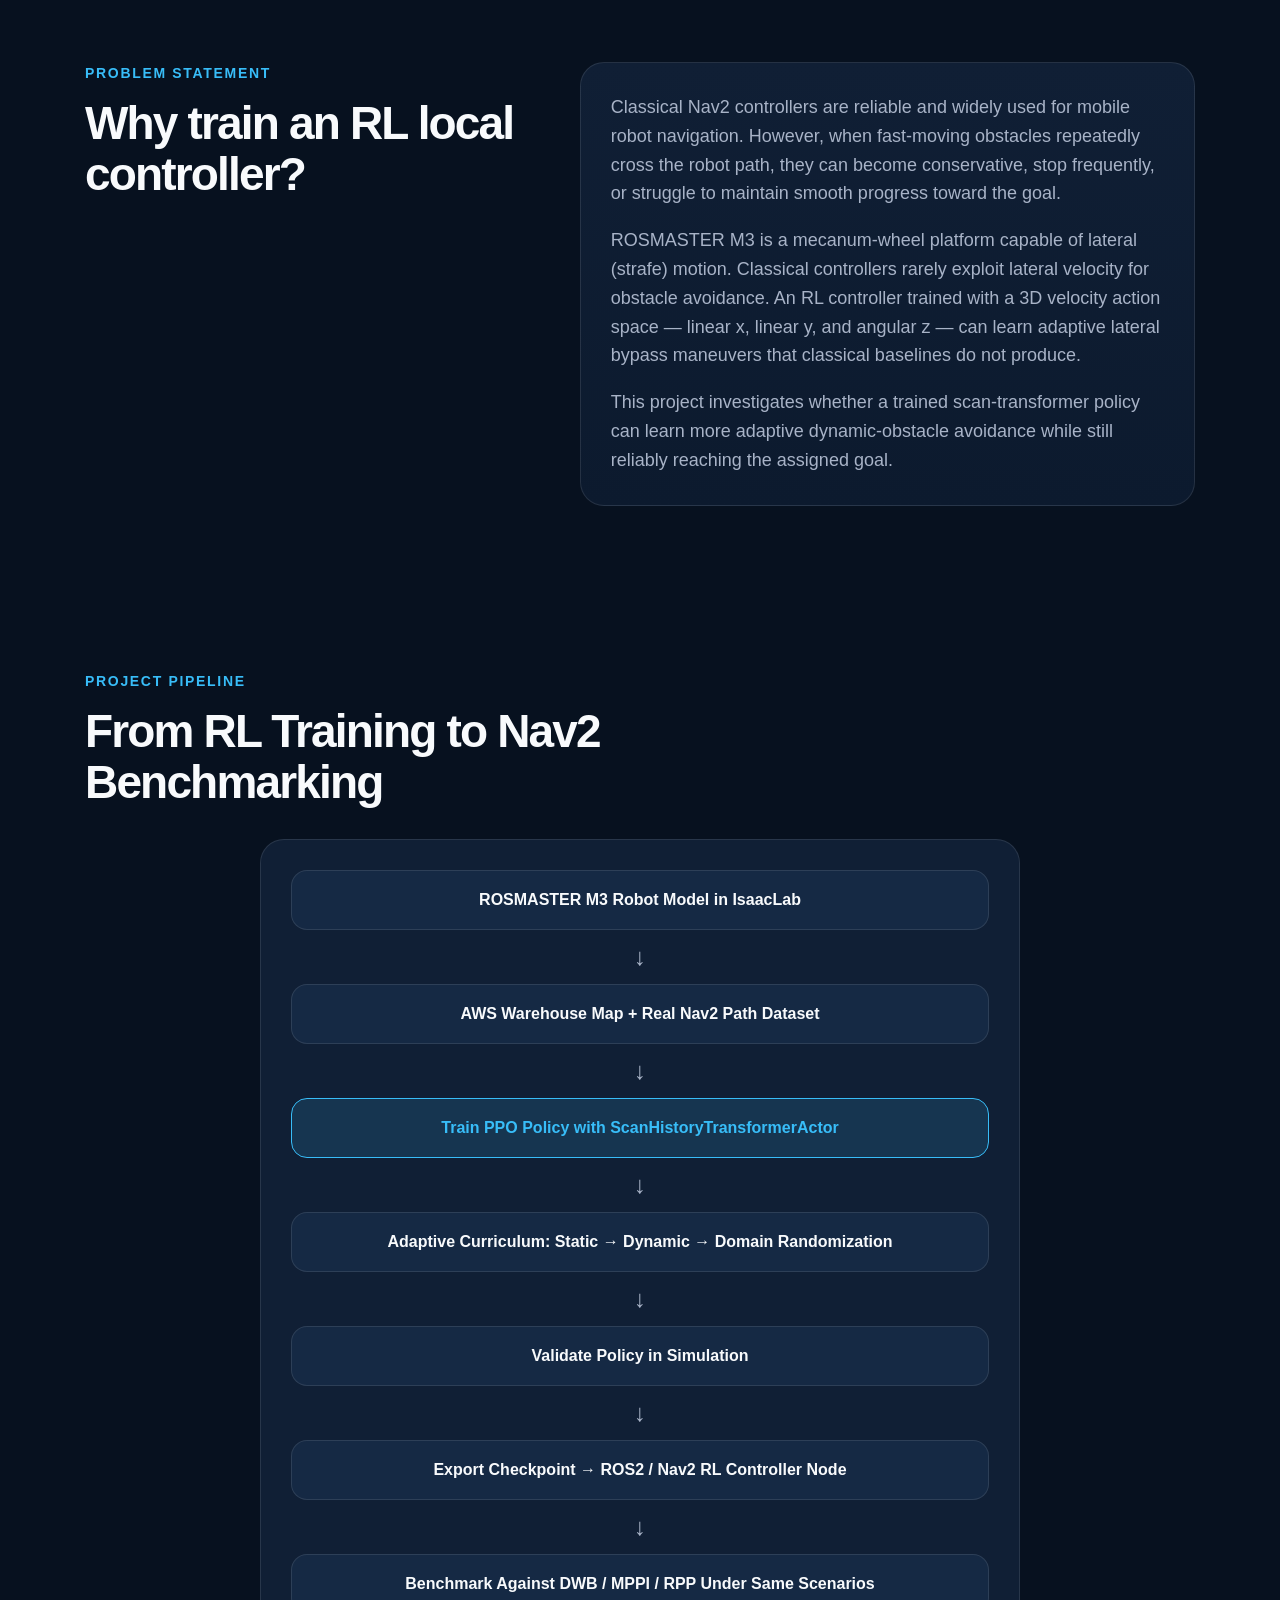
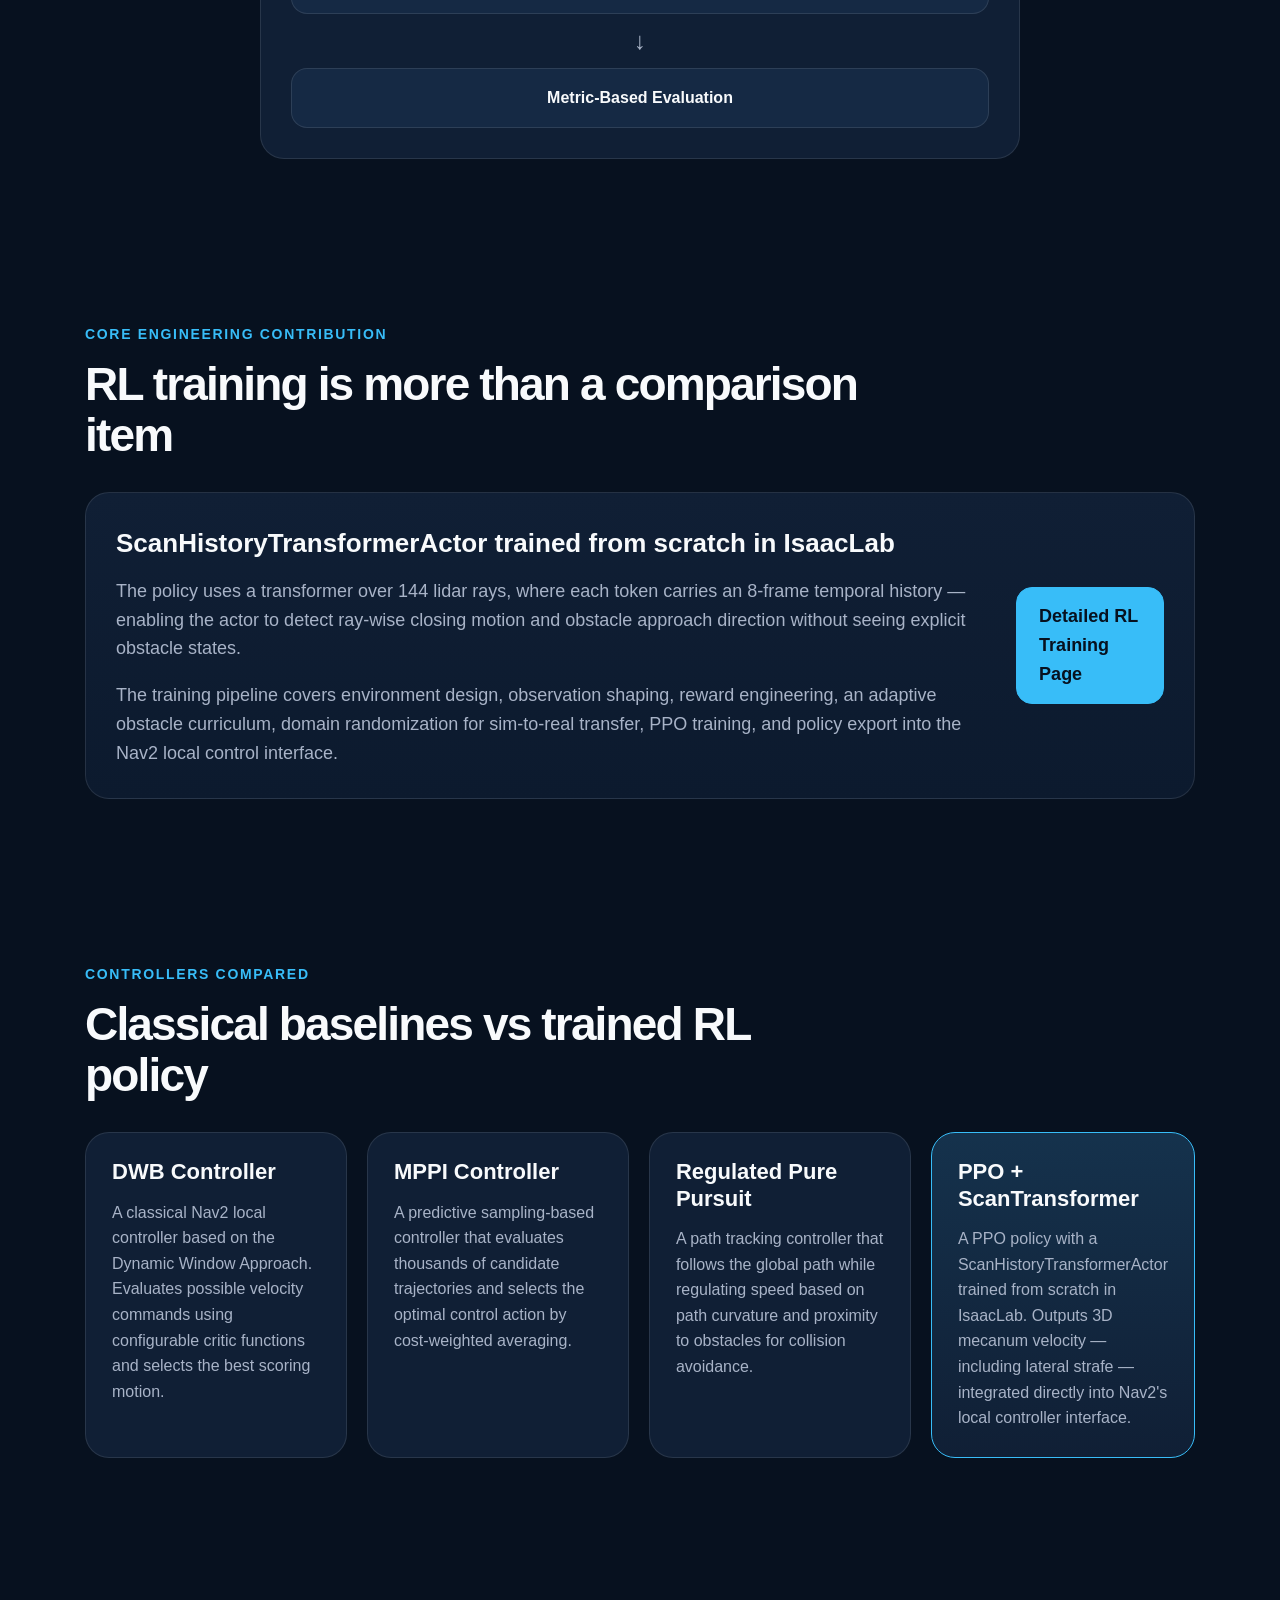
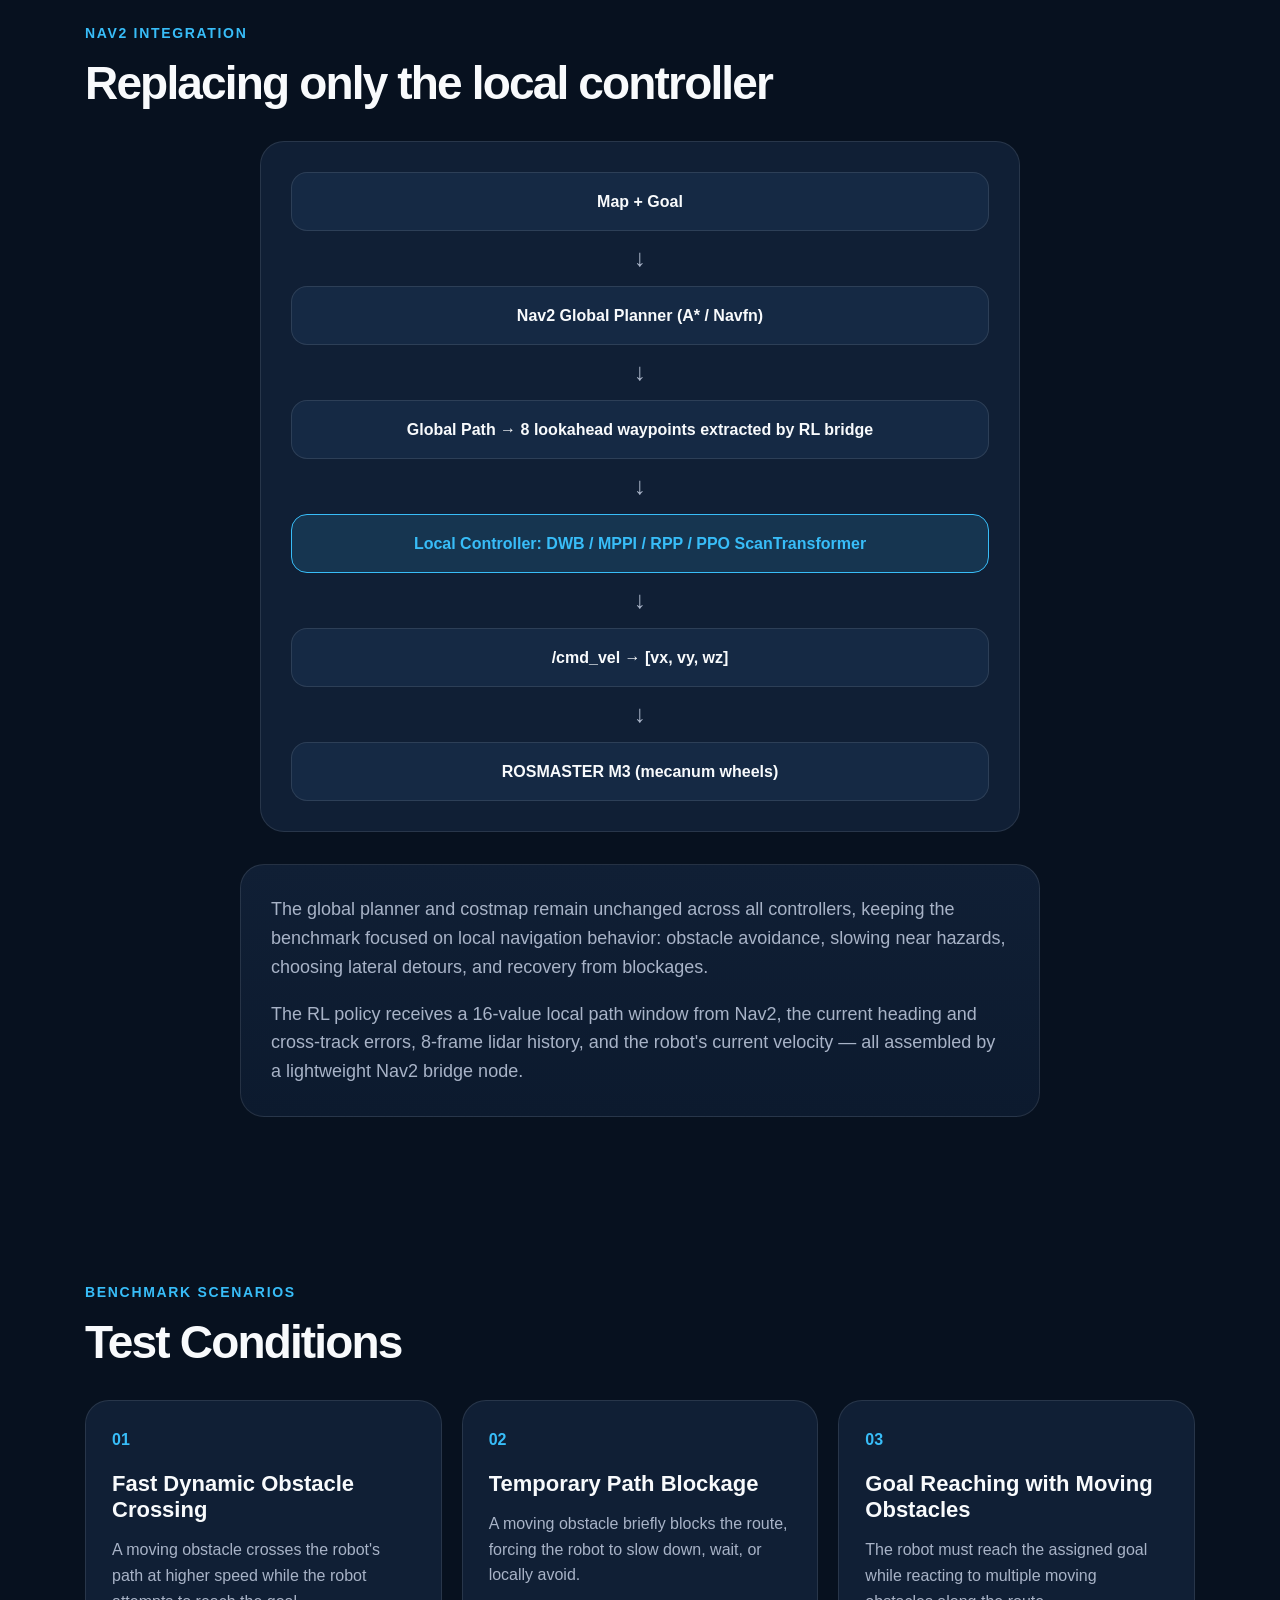
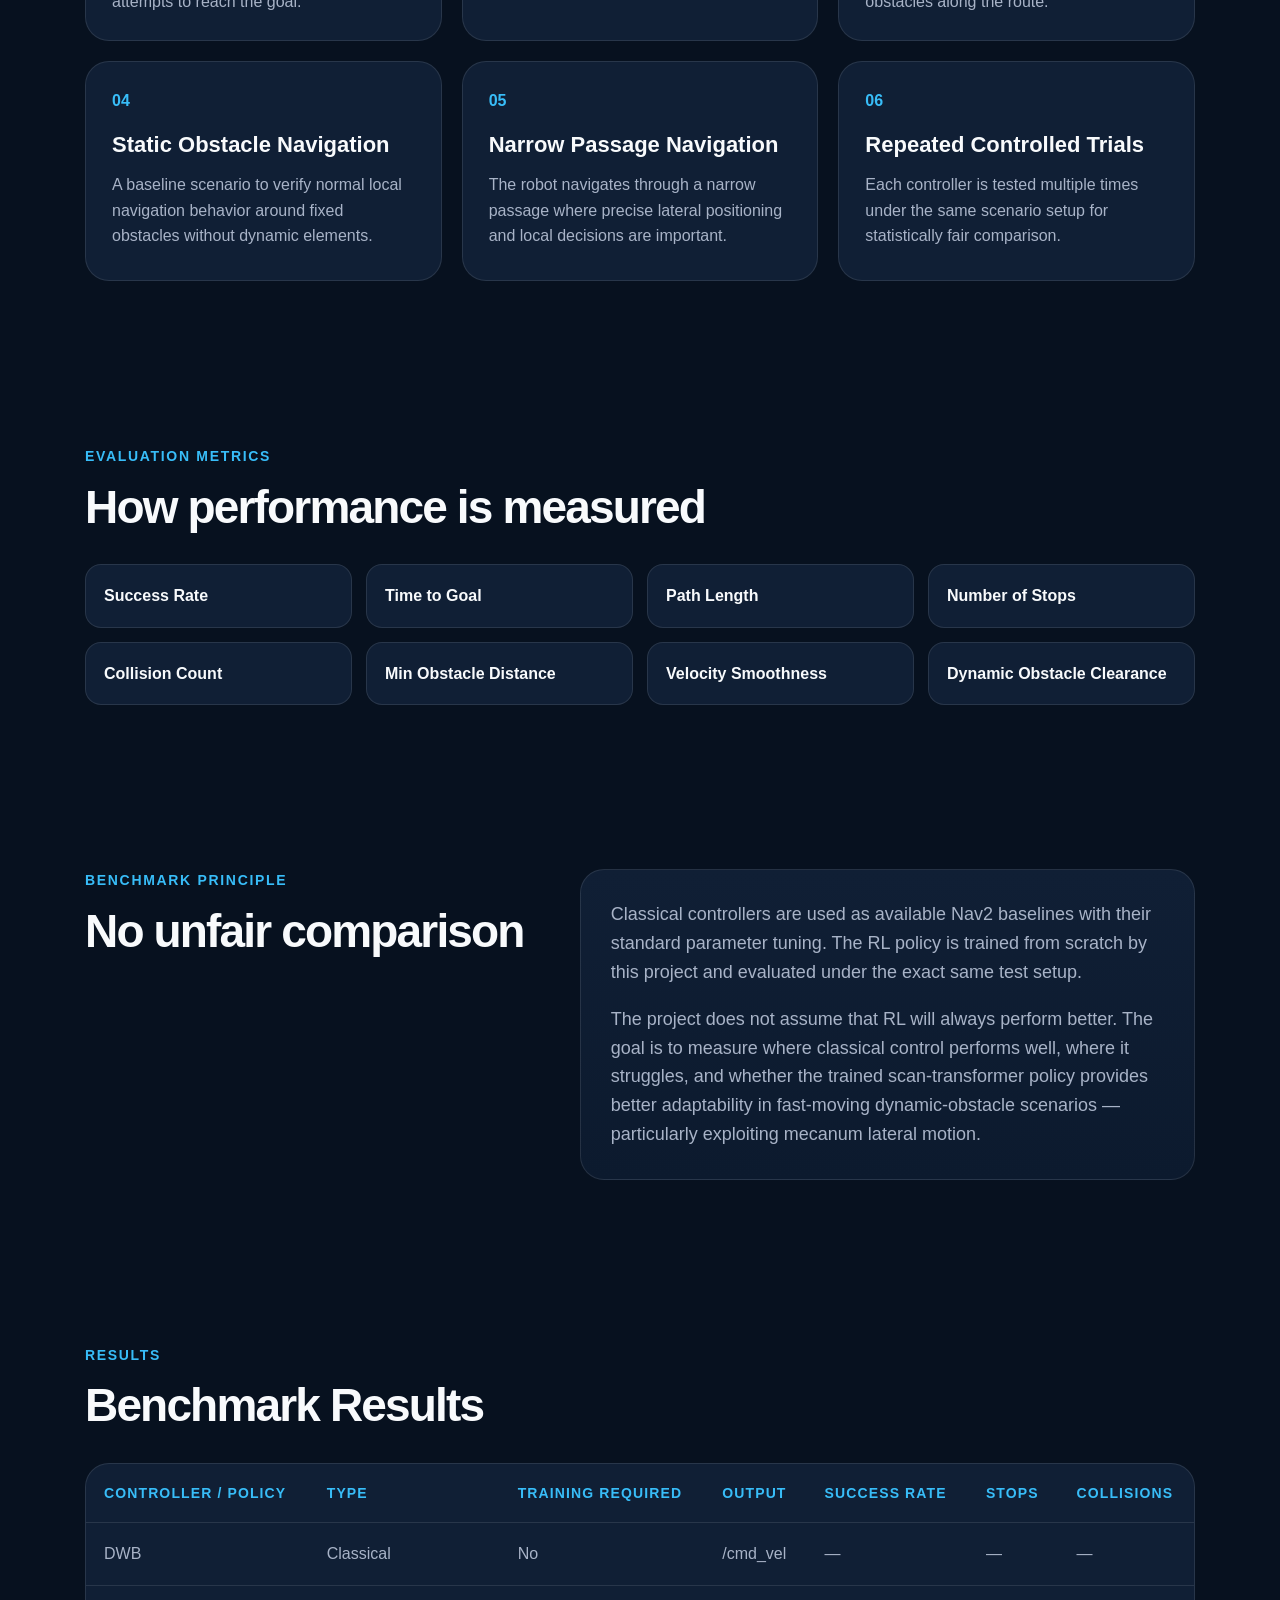
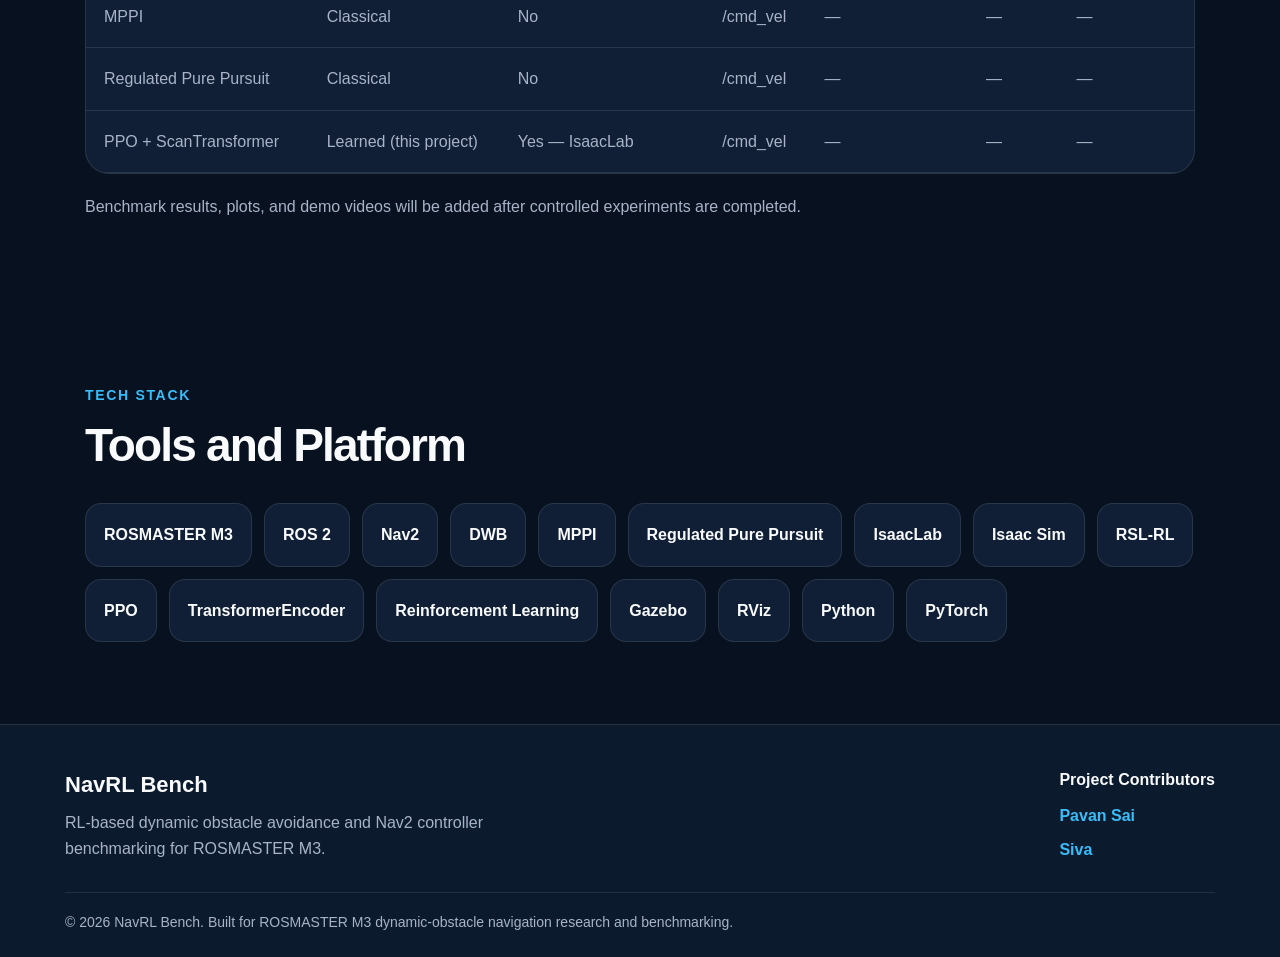
==== commit 8bb1da5c: "added technical report" ====
--- a/docs/index.html
+++ b/docs/index.html
@@ -21,6 +21,7 @@
           <a href="index.html#controllers">Controllers</a>
           <a href="index.html#benchmark">Benchmark</a>
           <a href="index.html#results">Results</a>
+          <a href="NavRL_Bench_Technical_Report.pdf" target="_blank" rel="noopener noreferrer">Technical Report</a>
         </div>
 
         <label class="theme-control" for="themeSelect">
